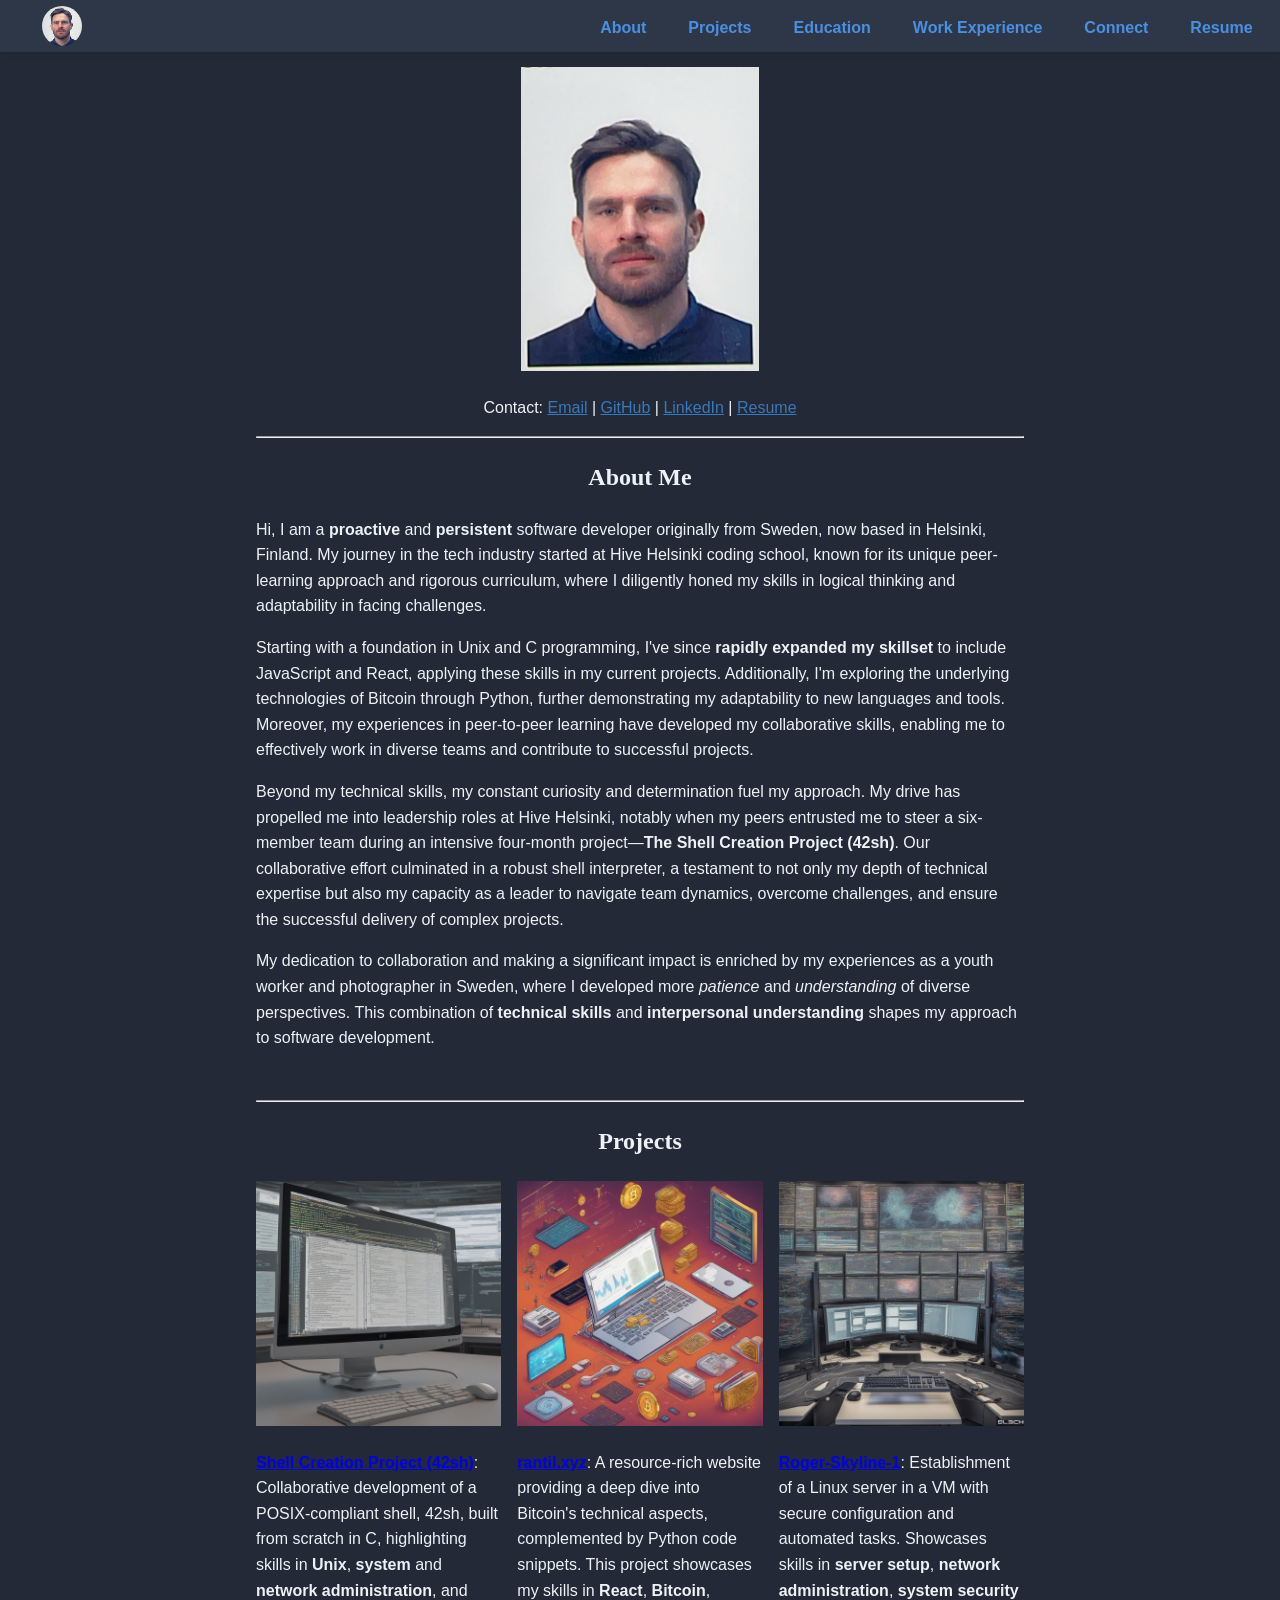
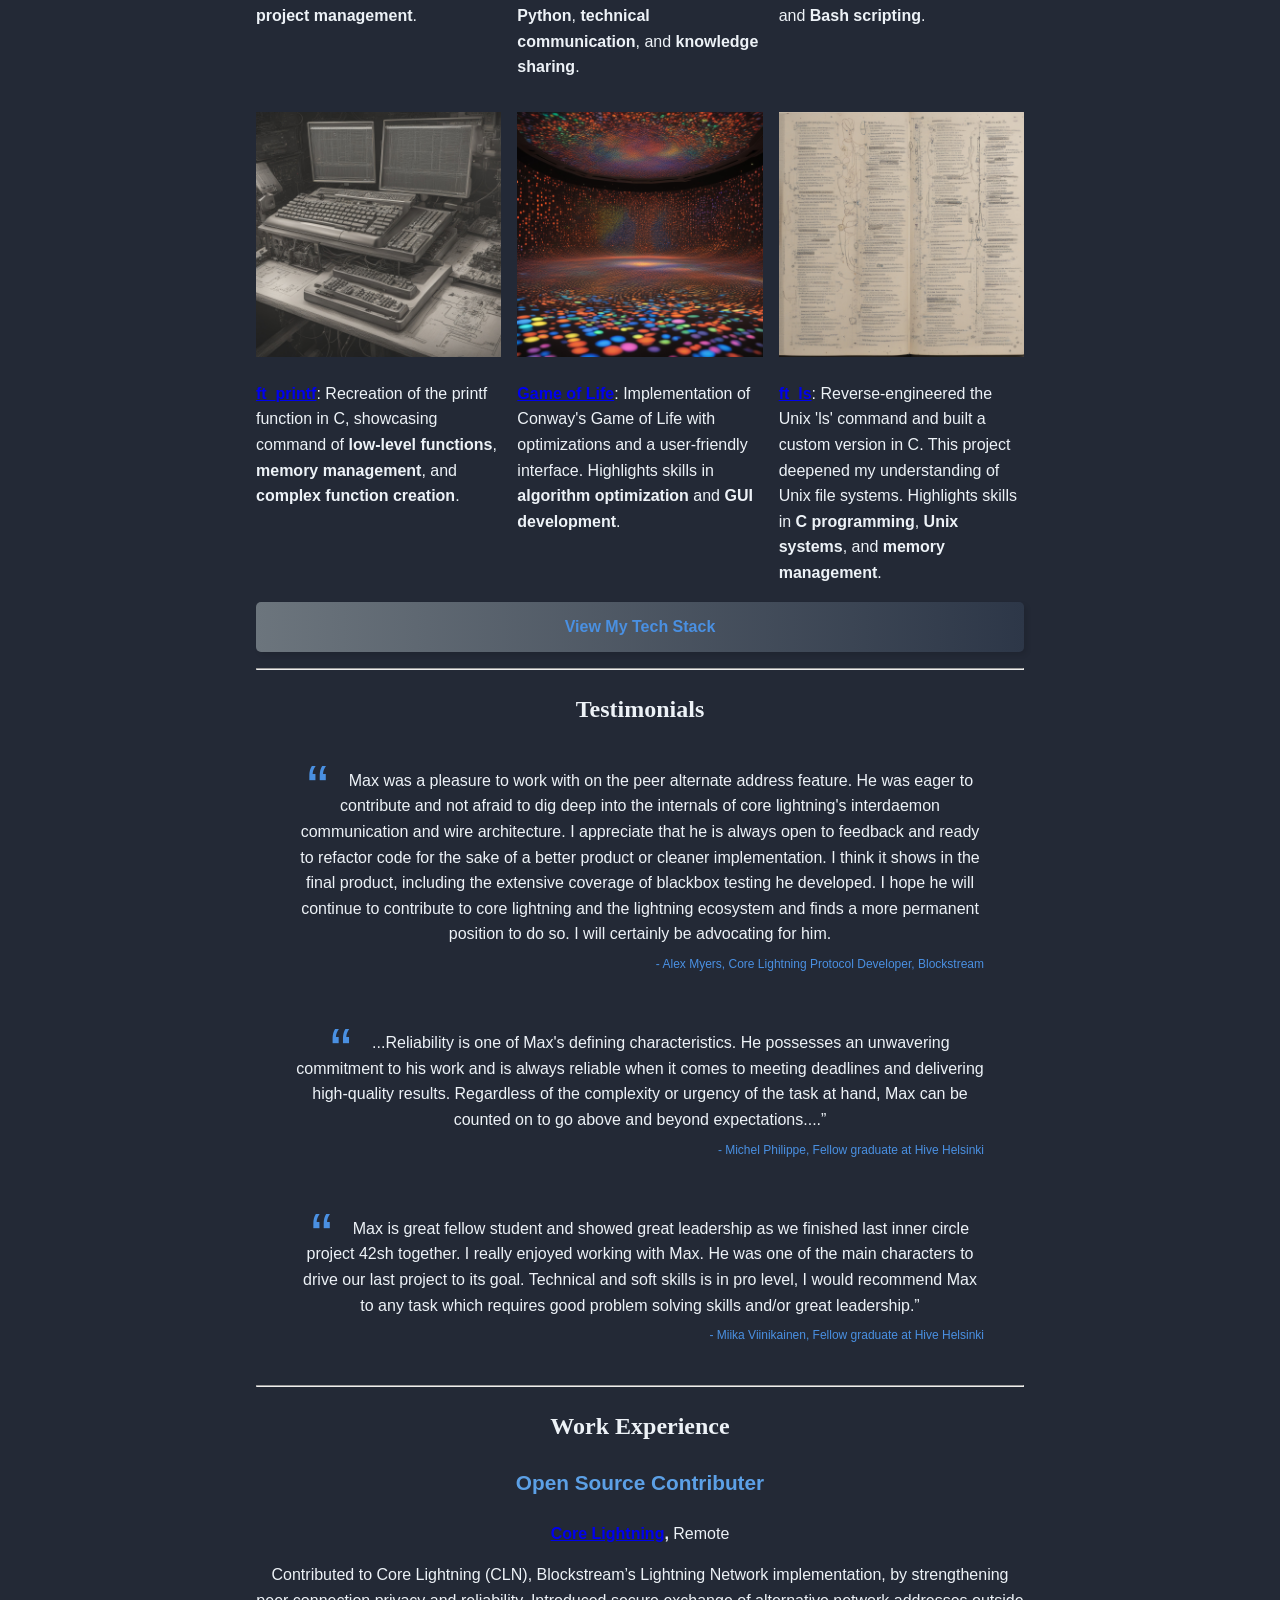
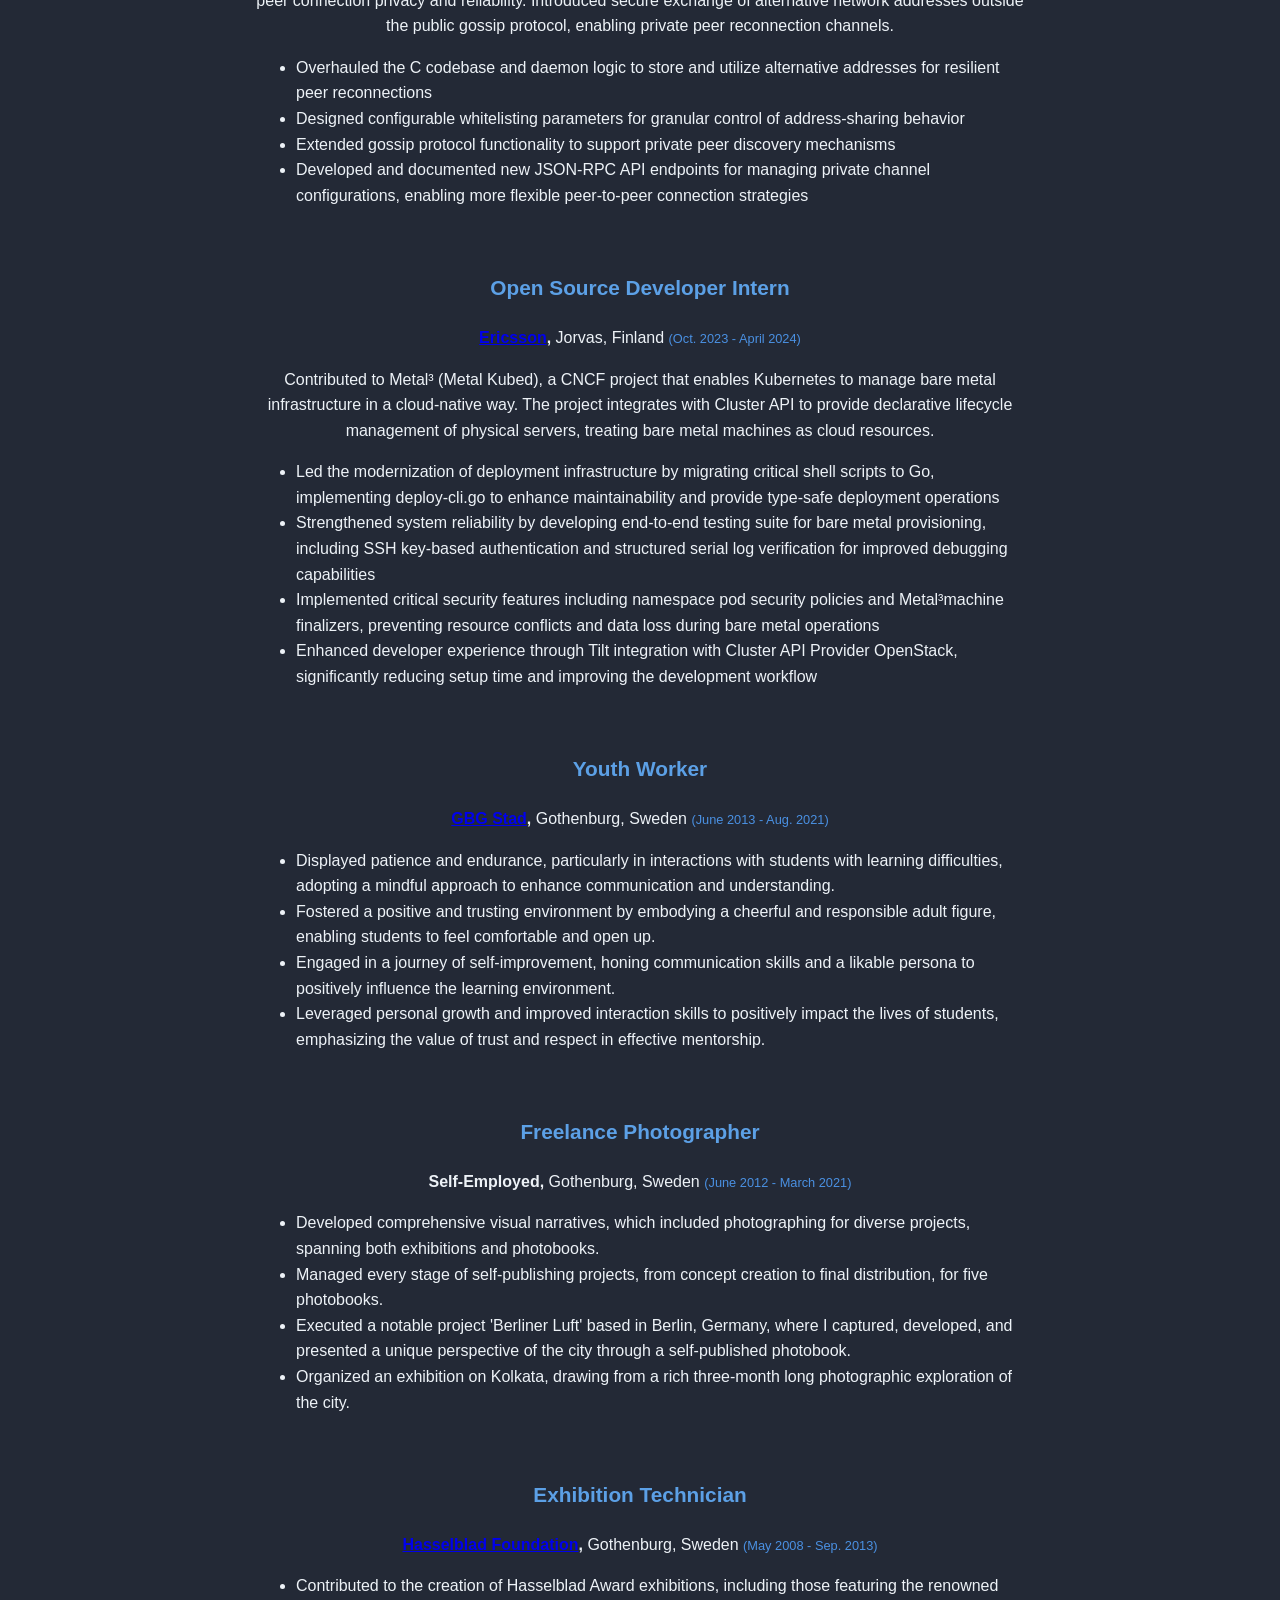
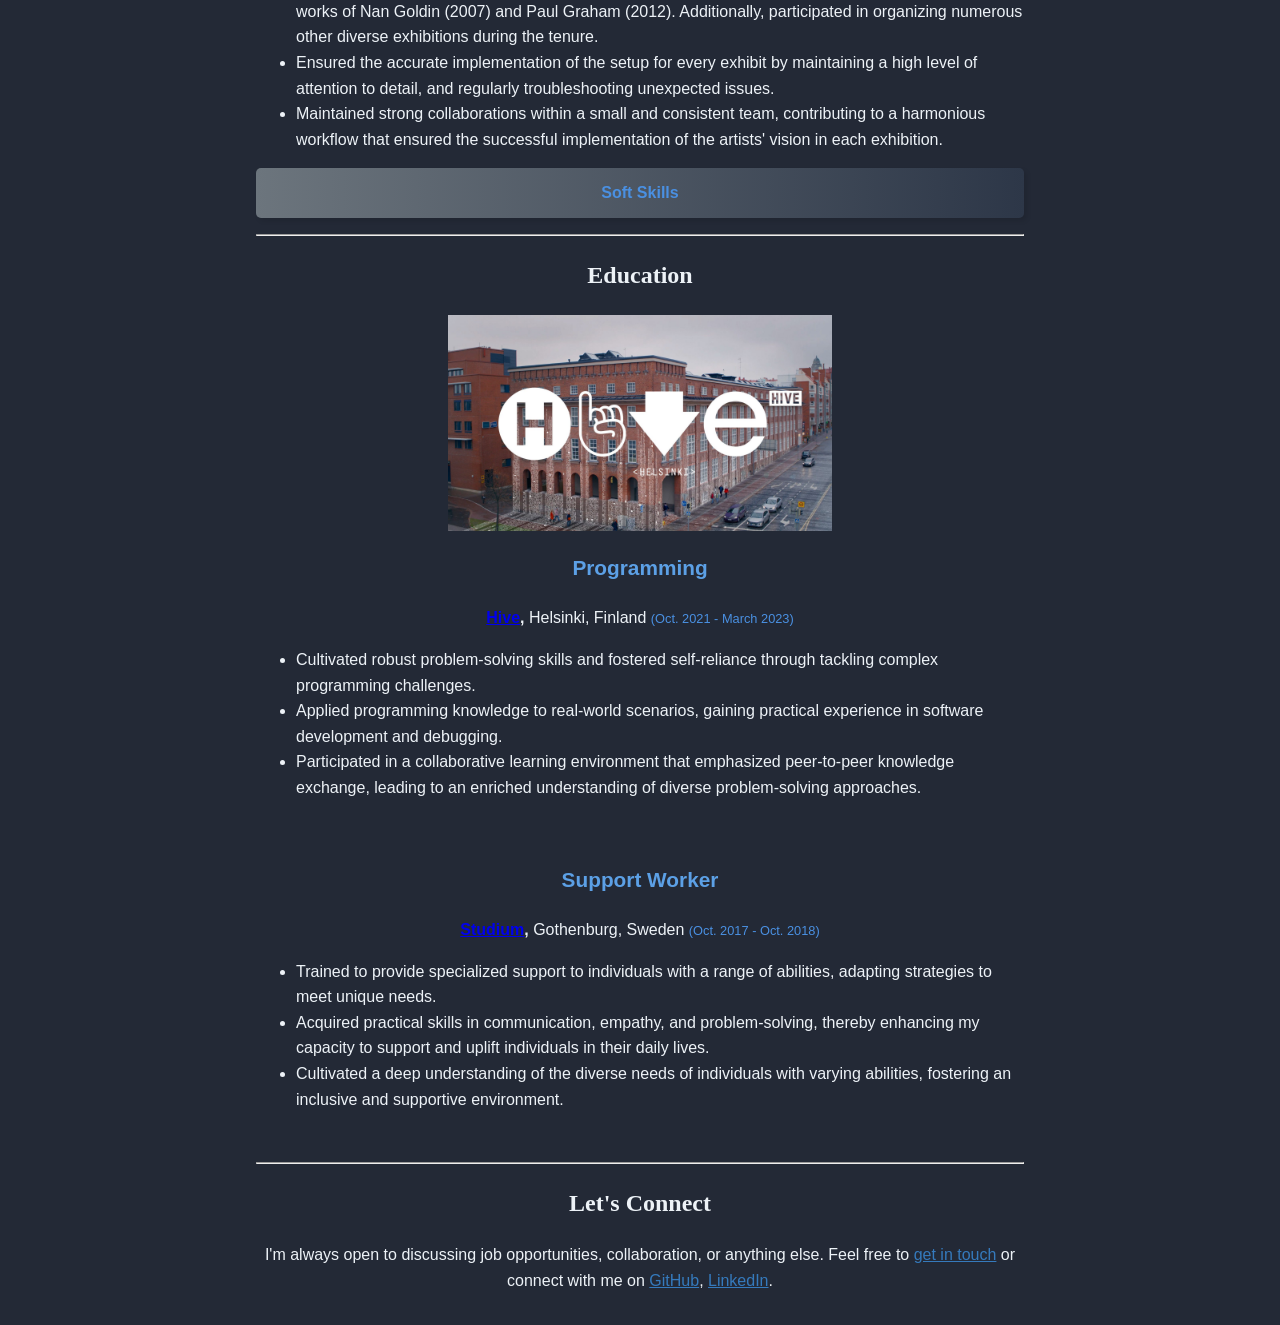
==== index.html @ 60caef4d "Update index.html add more work exp and testimonials" ====
<!DOCTYPE html>
<html>

<head>
  <title>Max Rantil - Portfolio - Software Developer</title>
  <link rel="icon" href="./images/favicon.ico" type="image/x-icon">
  <meta charset="UTF-8">
  <meta name="viewport" content="width=device-width, initial-scale=1">
  <meta name="description"
    content="Max Rantil's Portfolio. A showcase of my software development projects, skills, and work experience. I specialize in C programming, Python, and web development.">
  <meta name="keywords"
    content="Max Rantil, Software Developer, Junior Developer, Hive Helsinki, C Programming, Bash Scripting, Python, JavaScript, Portfolio">
  <meta name="author" content="Max Rantil">
  <link rel="stylesheet" href="styles.css">
  <link rel="stylesheet" href="https://cdnjs.cloudflare.com/ajax/libs/font-awesome/5.15.3/css/all.min.css">
</head>

<body>
  <header>
    <nav>
      <ul class="nav-left">
        <li class="profile-image"><a href="#home"><img src="./images/profile_small.jpg" alt="profile"></a></li>
      </ul>
      <ul class="nav-right">
        <li><a href="#about">About</a></li>
        <li><a href="#projects">Projects</a></li>
        <li><a href="#education">Education</a></li>
        <li><a href="#work-experience">Work Experience</a></li>
        <li><a href="#connect">Connect</a></li>
        <li><a href="https://www.canva.com/design/DAFnGdFegCs/9V-Xdn7FXAdEoxji-CKHFw/view#1">Resume</a></li>
      </ul>
      <div class="nav-icon">
        <i class="fa fa-bars"></i>
      </div>
    </nav>
  </header>

  <main id="home">
    <div class="container">
      <div>
        <br>
        <br>
        <img src="./images/profile.jpg" alt="profile image" class="about-image">
        <p class="contact-links">Contact: <a href="mailto:portfolio.yn79c@simplelogin.com"
            title="Send an email to Max Rantil" aria-label="Email Max Rantil">Email</a> | <a
            href="https://github.com/maxrantil" title="Link to Max Rantil's GitHub profile" class="link-external"
            aria-label="Max Rantil's GitHub profile">GitHub</a> | <a href="https://www.linkedin.com/in/maxrantil"
            title="Link to Max Rantil's LinkedIn profile" class="link-external"
            aria-label="Max Rantil's LinkedIn profile">LinkedIn</a> | <a
            href="https://www.canva.com/design/DAFnGdFegCs/9V-Xdn7FXAdEoxji-CKHFw/view#1" title="Watch my Resume"
            class="link-external" aria-label="Max Rantil's Resume">Resume</a></p>
      </div>

      <hr>

      <section id="about">
        <h1>About Me</h1>
        <div class="about">
          <p>Hi, I am a <strong>proactive</strong> and <strong>persistent</strong> software developer originally
            from Sweden, now based in Helsinki, Finland. My journey in the tech industry started at Hive Helsinki coding
            school, known for its unique peer-learning approach and rigorous curriculum, where I diligently honed my
            skills in logical thinking and adaptability in facing challenges.</p>

          <p>Starting with a foundation in Unix and C programming, I've since <strong>rapidly expanded my
              skillset</strong> to include JavaScript and React, applying these skills in my current projects.
            Additionally, I'm exploring the underlying technologies of Bitcoin through Python, further demonstrating my
            adaptability to new languages and tools. Moreover, my experiences in peer-to-peer learning have developed my
            collaborative skills, enabling me to effectively work in diverse teams and contribute to successful
            projects.</p>

          <p>Beyond my technical skills, my constant curiosity and determination fuel my approach. My drive has
            propelled me into leadership roles at Hive Helsinki, notably when my peers entrusted me to steer a
            six-member team during an intensive four-month project—<strong>The Shell Creation Project (42sh)</strong>.
            Our collaborative effort culminated in a robust shell interpreter, a testament to not only my depth of
            technical expertise but also my capacity as a leader to navigate team dynamics, overcome challenges, and
            ensure the successful delivery of complex projects.</p>

          <p>My dedication to collaboration and making a significant impact is enriched by my experiences as a youth
            worker and photographer in Sweden, where I developed more <em>patience</em> and
            <em>understanding</em> of diverse perspectives. This combination of <strong>technical skills</strong> and
            <strong>interpersonal understanding</strong> shapes my approach to software development.
          </p>

        </div>
      </section>

      <br>
      <hr>

      <section id="projects">
        <h1>Projects</h1>

        <div class="project-grid">
          <div class="project">
            <a href="https://github.com/maxrantil/42sh" class="link-external"
              aria-label="Link to Shell Creation Project on GitHub">
              <!-- <img src="./images/shell.png" alt="shell image" class="project-image"> -->
              <img src="./images/new/42sh.jpg" alt="shell image" class="project-image">
            </a>
            <p class="project-text text-left">
              <a href="https://github.com/maxrantil/42sh" class="link-external"><strong>Shell Creation Project
                  (42sh)</strong></a>:
              Collaborative development of a POSIX-compliant shell, 42sh, built from scratch in C, highlighting skills
              in <strong>Unix</strong>, <strong>system</strong> and <strong>network administration</strong>, and
              <strong>project management</strong>.
            </p>
          </div>

          <div class="project">
            <a href="https://rantil.xyz" class="link-external" aria-label="Link to rantil.xyz project on website">
              <!-- <img src="./images/rantil.png" alt="rantil.xyz project image" class="project-image"> -->
              <img src="./images/new/rantil_xyz.jpg" alt="rantil.xyz project image" class="project-image">
            </a>
            <p class="project-text text-left">
              <a href="https://rantil.xyz" class="link-external"><strong>rantil.xyz</strong></a>:
              A resource-rich website providing a deep dive into Bitcoin's technical aspects, complemented by Python
              code snippets. This project showcases my skills in <strong>React</strong>, <strong>Bitcoin</strong>,
              <strong>Python</strong>, <strong>technical communication</strong>, and <strong>knowledge
                sharing</strong>.
            </p>
          </div>

          <div class="project">
            <a href="https://github.com/maxrantil/roger-skyline-1" class="link-external"
              aria-label="Link to Roger-Skyline-1 project on GitHub">
              <!-- <img src="./images/roger.png" alt="Roger-Skyline-1 project image" class="project-image"> -->
              <img src="./images/new/roger_skyline.jpg" alt="Roger-Skyline-1 project image" class="project-image">
            </a>
            <p class="project-text text-left">
              <a href="https://github.com/maxrantil/roger-skyline-1"
                class="link-external"><strong>Roger-Skyline-1</strong></a>:
              Establishment of a Linux server in a VM with secure configuration and automated tasks. Showcases skills in
              <strong>server setup</strong>, <strong>network administration</strong>, <strong>system security</strong>
              and <strong>Bash scripting</strong>.
            </p>
          </div>

          <div class="project">
            <a href="https://github.com/maxrantil/ft_printf" class="link-external"
              aria-label="Link to ft_printf project on GitHub">
              <!-- <img src="./images/printf.png" alt="ft_printf project image" class="project-image"> -->
              <img src="./images/new/ft_printf.jpg" alt="ft_printf project image" class="project-image">
            </a>
            <p class="project-text text-left">
              <a href="https://github.com/maxrantil/ft_printf" class="link-external"><strong>ft_printf</strong></a>:
              Recreation of the printf function in C, showcasing command of <strong>low-level functions</strong>,
              <strong>memory management</strong>, and
              <strong>complex function creation</strong>.
            </p>
          </div>

          <div class="project">
            <a href="https://github.com/maxrantil/game_of_life" class="link-external"
              aria-label="Link to Game of Life project on GitHub">
              <!-- <img src="./images/game_of_life.png" alt="Game of Life project image" class="project-image"> -->
              <img src="./images/new/game_of_life.jpg" alt="Game of Life project image" class="project-image">
            </a>
            <p class="project-text text-left">
              <a href="https://github.com/maxrantil/game_of_life" class="link-external"><strong>Game of
                  Life</strong></a>:
              Implementation of Conway's Game of Life with optimizations and a user-friendly interface. Highlights
              skills in <strong>algorithm optimization</strong> and <strong>GUI development</strong>.
            </p>
          </div>

          <div class="project">
            <a href="https://github.com/maxrantil/ft_ls" class="link-external"
              aria-label="Link to ft_ls project on GitHub">
              <!-- <img src="./images/ls.png" alt="ft_ls project image" class="project-image"> -->
              <img src="./images/new/ls2.jpg" alt="ft_ls project image" class="project-image">
            </a>
            <p class="project-text text-left">
              <a href="https://github.com/maxrantil/ft_ls" class="link-external"><strong>ft_ls</strong></a>:
              Reverse-engineered the Unix 'ls' command and built a custom version in C. This project deepened my
              understanding of Unix file systems. Highlights skills in <strong>C programming</strong>, <strong>Unix
                systems</strong>, and <strong>memory
                management</strong>.
            </p>
          </div>

        </div>
        <button type="button" class="collapsible">View My Tech Stack</button>
        <div class="collapsible-content content">
          <h3>Programming Languages:</h3>
          <p>
            <a href="https://en.wikipedia.org/wiki/C_(programming_language)" class="link-external"
              aria-label="Link to C programming language on Wikipedia">
              <img src="https://cdn.jsdelivr.net/gh/devicons/devicon/icons/c/c-original.svg" alt="C" width="20"
                height="20">
              C
            </a>,
            <a href="https://en.wikipedia.org/wiki/Bash_(Unix_shell)" class="link-external"
              aria-label="Link to Bash Scripting on Wikipedia">
              Bash Scripting
            </a>,
            <a href="https://www.python.org/" class="link-external" aria-label="Link to Python on official website">
              <img src="https://cdn.jsdelivr.net/gh/devicons/devicon/icons/python/python-original.svg" alt="Python"
                width="20" height="20">
              Python
            </a>,
            <a href="https://www.php.net/" class="link-external" aria-label="Link to PHP on official website">
              <img src="https://cdn.jsdelivr.net/gh/devicons/devicon/icons/php/php-original.svg" alt="PHP" width="20"
                height="20">
              PHP
            </a>,
            <a href="https://developer.mozilla.org/en-US/docs/Web/JavaScript" class="link-external"
              aria-label="Link to JavaScript on MDN Web Docs">
              <img src="https://cdn.jsdelivr.net/gh/devicons/devicon/icons/javascript/javascript-original.svg"
                alt="JavaScript" width="20" height="20">
              JavaScript
            </a>
          </p>
          <h3>Frameworks and Libraries:</h3>
          <p>
            <a href="https://reactjs.org/" class="link-external" aria-label="Link to React.js on official website">
              <img src="https://cdn.jsdelivr.net/gh/devicons/devicon/icons/react/react-original.svg" alt="React"
                width="20" height="20">
              React
            </a>,
            <a href="https://nodejs.org/" class="link-external" aria-label="Link to Node.js on official website">
              <img src="https://cdn.jsdelivr.net/gh/devicons/devicon/icons/nodejs/nodejs-original.svg" alt="Node.js"
                width="20" height="20">
              Node.js
            </a>,
            <a href="https://expressjs.com/" class="link-external" aria-label="Link to Express.js on official website">
              <img src="https://cdn.jsdelivr.net/gh/devicons/devicon/icons/express/express-original.svg"
                alt="Express.js" width="20" height="20">
              Express.js
            </a>,
            <a href="https://www.djangoproject.com/" class="link-external"
              aria-label="Link to Django on official website">
              Django
            </a>,
            <a href="https://jestjs.io/" class="link-external" aria-label="Link to Jest on official website">
              <img src="https://cdn.jsdelivr.net/gh/devicons/devicon/icons/jest/jest-plain.svg" alt="Jest" width="20"
                height="20">
              Jest
            </a>,
            <a href="https://testing-library.com/react" class="link-external"
              aria-label="Link to React Testing Library on official website">
              React Testing Library
            </a>,
            <a href="https://www.cypress.io/" class="link-external" aria-label="Link to Cypress on official website">
              Cypress
            </a>,
            <a href="https://www.npmjs.com/package/supertest" class="link-external"
              aria-label="Link to Supertest on npm website">
              Supertest
            </a>
          </p>
          <h3>Web Technologies:</h3>
          <p>
            <a href="https://en.wikipedia.org/wiki/HTML" class="link-external"
              aria-label="Link to HTML on Wikipedia">HTML</a>,
            <a href="https://en.wikipedia.org/wiki/CSS" class="link-external"
              aria-label="Link to CSS on Wikipedia">CSS</a>,
            <a href="https://httpd.apache.org/" class="link-external" aria-label="Link to Apache on official website">
              <img src="https://cdn.jsdelivr.net/gh/devicons/devicon/icons/apache/apache-original.svg" alt="Apache"
                width="20" height="20"> Apache
            </a>,
            <a href="https://www.nginx.com/" class="link-external" aria-label="Link to Nginx on official website">
              <img src="https://cdn.jsdelivr.net/gh/devicons/devicon/icons/nginx/nginx-original.svg" alt="Nginx"
                width="20" height="20"> Nginx
            </a>
          </p>
          <h3>Operating Systems:</h3>
          <p>
            <a href="https://en.wikipedia.org/wiki/Unix" class="link-external" aria-label="Link to Unix on Wikipedia">
              Unix
            </a>,
            <a href="https://en.wikipedia.org/wiki/Linux" class="link-external" aria-label="Link to Linux on Wikipedia">
              Linux
            </a>,
            <a href="https://en.wikipedia.org/wiki/Microsoft_Windows" class="link-external"
              aria-label="Link to Microsoft Windows on Wikipedia">
              Windows
            </a>,
            <a href="https://en.wikipedia.org/wiki/MacOS" class="link-external" aria-label="Link to MacOS on Wikipedia">
              MacOS
            </a>
          </p>
          <h3>Databases:</h3>
          <p>
            <a href="https://www.mysql.com/" class="link-external" aria-label="Link to MySQL on official website">
              <img src="https://cdn.jsdelivr.net/gh/devicons/devicon/icons/mysql/mysql-original-wordmark.svg"
                alt="MySQL" width="20" height="20">
              MySQL
            </a>,
            <a href="https://www.postgresql.org/" class="link-external"
              aria-label="Link to PostgreSQL on official website">
              <img src="https://cdn.jsdelivr.net/gh/devicons/devicon/icons/postgresql/postgresql-original-wordmark.svg"
                alt="PostgreSQL" width="20" height="20">
              PostgreSQL
            </a>,
            <a href="https://www.mongodb.com/" class="link-external" aria-label="Link to MongoDB on official website">
              <img src="https://cdn.jsdelivr.net/gh/devicons/devicon/icons/mongodb/mongodb-original-wordmark.svg"
                alt="MongoDB" width="20" height="20">
              MongoDB
            </a>,
            <a href="https://redis.io/" class="link-external" aria-label="Link to Redis on official website">
              <img src="https://cdn.jsdelivr.net/gh/devicons/devicon/icons/redis/redis-original-wordmark.svg"
                alt="Redis" width="20" height="20">
              Redis
            </a>
          </p>
          <h3>Others:</h3>
          <p>
            <a href="https://git-scm.com/" class="link-external" aria-label="Link to Git on official website">
              <img src="https://cdn.jsdelivr.net/gh/devicons/devicon/icons/git/git-original.svg" alt="Git" width="20"
                height="20">
              Git
            </a>,
            <a href="https://www.docker.com/" class="link-external" aria-label="Link to Docker on official website">
              <img src="https://cdn.jsdelivr.net/gh/devicons/devicon/icons/docker/docker-original.svg" alt="Docker"
                width="20" height="20">
              Docker
            </a>,
            <a href="https://www.gnu.org/software/gdb/" class="link-external"
              aria-label="Link to gdb on official website">
              gdb
            </a>,
            <a href="https://lldb.llvm.org/" class="link-external" aria-label="Link to lldb on official website">
              lldb
            </a>,
            <a href="https://code.visualstudio.com/" class="link-external"
              aria-label="Link to Visual Studio Code on official website">
              <img src="https://cdn.jsdelivr.net/gh/devicons/devicon/icons/visualstudio/visualstudio-plain.svg"
                alt="Visual Studio Code" width="20" height="20">
              Visual Studio Code
            </a>
          <p>
            <a href="https://www.vim.org/" class="link-external" aria-label="Link to Vim on official website">
              <img src="https://cdn.jsdelivr.net/gh/devicons/devicon/icons/vim/vim-original.svg" alt="Vim" width="20"
                height="20">
              Vim
            </a>,
            <a href="https://www.openssh.com/" class="link-external" aria-label="Link to SSH on official website">
              SSH
            </a>,
            <a href="https://en.wikipedia.org/wiki/POSIX" class="link-external" aria-label="Link to POSIX on Wikipedia">
              POSIX
            </a>,
            <a href="https://www.fail2ban.org/wiki/index.php/Main_Page" class="link-external"
              aria-label="Link to Fail2Ban on official website">
              Fail2Ban
            </a>,
            <a href="https://openai.com/research/" class="link-external" aria-label="Link to OpenAI research">
              Prompt Engineering
            </a>
          </p>
          </p>
          <h3>Concepts and Techniques:</h3>
          <p>
            <a href="https://en.wikipedia.org/wiki/Memory_management" class="link-external"
              aria-label="Link to Memory Management on Wikipedia">
              Memory Management
            </a>,
            <a href="https://en.wikipedia.org/wiki/Data_structure" class="link-external"
              aria-label="Link to Data Structures on Wikipedia">
              Data Structures
            </a>,
            <a href="https://en.wikipedia.org/wiki/Algorithm" class="link-external"
              aria-label="Link to Algorithm Implementation on Wikipedia">
              Algorithm Implementation
            </a>,
            <a href="https://en.wikipedia.org/wiki/Bitwise_operation" class="link-external"
              aria-label="Link to Bitwise Operations on Wikipedia">
              Bitwise Operations
            </a>
          </p>
        </div>
      </section>

      <hr>

      <section id="testimonials">
        <h1>Testimonials</h1>
        <blockquote>
          <p>Max was a pleasure to work with on the peer alternate address feature. He was eager to contribute and not
            afraid to dig deep into the internals of core lightning's interdaemon communication and wire architecture.
            I appreciate that he is always open to feedback and ready to refactor code for the sake of a better product
            or cleaner implementation. I think it shows in the final product, including the extensive coverage of blackbox
            testing he developed. I hope he will continue to contribute to core lightning and the lightning ecosystem and
            finds a more permanent position to do so. I will certainly be advocating for him.</p>
          <footer>- Alex Myers, Core Lightning Protocol Developer, Blockstream</footer>
        </blockquote>
        <blockquote>
          <p>...Reliability is one of Max's defining characteristics. He possesses an unwavering commitment to his work
            and is always reliable when it comes to meeting deadlines and delivering high-quality results. Regardless of
            the complexity or urgency of the task at hand, Max can be counted on to go above and beyond
            expectations....”</p>
          <footer>- Michel Philippe, Fellow graduate at Hive Helsinki</footer>
        </blockquote>
        <blockquote>
          <p>Max is great fellow student and showed great leadership as we finished last inner circle project 42sh
            together. I really enjoyed working with Max. He was one of the main characters to drive our last project to
            its goal. Technical and soft skills is in pro level, I would recommend Max to any task which requires good
            problem solving skills and/or great leadership.”</p>
          <footer>- Miika Viinikainen, Fellow graduate at Hive Helsinki</footer>
        </blockquote>
      </section>

      <hr>

      <section id="work-experience" aria-label="Work Experience Section">
        <h1>Work Experience</h1>

        <div class="grid-container">
          <div>
            <p class="job-title">
              <strong>Open Source Contributer</strong>
            </p>
            <p>
              <span class="company"><a href="https://github.com/ElementsProject/lightning" class="link-external"
                  aria-label="Link to Core Lightning github repository">Core Lightning</a>,</span>
              <span class="location">Remote</span>
            </p>
            <div>
              Contributed to Core Lightning (CLN), Blockstream’s Lightning Network implementation,
              by strengthening peer connection privacy and reliability. Introduced secure exchange of
              alternative network addresses outside the public gossip protocol, enabling private peer
              reconnection channels.
            </div>
            <ul>
              <li>Overhauled the C codebase and daemon logic to store and utilize alternative addresses
                for resilient peer reconnections</li>
              <li>Designed configurable whitelisting parameters for granular control of address-sharing behavior</li>
              <li>Extended gossip protocol functionality to support private peer discovery mechanisms</li>
              <li>Developed and documented new JSON-RPC API endpoints for managing private channel configurations,
                enabling more flexible peer-to-peer connection strategies</li>
            </ul>
          </div>
        </div>

      <br>

        <div class="grid-container">
          <div>
            <p class="job-title">
              <strong>Open Source Developer Intern</strong>
            </p>
            <p>
              <span class="company"><a href="https://www.ericsson.com/" class="link-external"
                  aria-label="Link to Ericsson official website">Ericsson</a>,</span>
              <span class="location">Jorvas, Finland</span>
              <span class="job-date">(Oct. 2023 - April 2024)</span>
            </p>
            <div>
              Contributed to Metal³ (Metal Kubed), a CNCF project that enables Kubernetes to manage bare metal
              infrastructure in a cloud-native way. The project integrates with Cluster API to provide
              declarative lifecycle management of physical servers, treating bare metal machines as cloud resources.
            </div>
            <ul>
              <li>Led the modernization of deployment infrastructure by migrating critical shell scripts to Go,
                implementing deploy-cli.go to enhance maintainability and provide type-safe deployment operations</li>
              <li>Strengthened system reliability by developing end-to-end testing suite for bare metal provisioning,
                including SSH key-based authentication and structured serial log verification for improved debugging capabilities</li>
              <li>Implemented critical security features including namespace pod security policies and Metal³machine
                finalizers, preventing resource conflicts and data loss during bare metal operations</li>
              <li>Enhanced developer experience through Tilt integration with Cluster API Provider OpenStack,
                significantly reducing setup time and improving the development workflow</li>
            </ul>
          </div>
        </div>

      <br>

        <div class="grid-container">
          <div>
            <p class="job-title">
              <strong>Youth Worker</strong>
            </p>
            <p>
              <span class="company"><a href="https://goteborg.se/" class="link-external"
                  aria-label="Link to Goteborg official website">GBG Stad</a>,</span>
              <span class="location">Gothenburg, Sweden</span>
              <span class="job-date">(June 2013 - Aug. 2021)</span>
            </p>
            <ul>
              <li>Displayed patience and endurance, particularly in interactions with students with learning
                difficulties, adopting a
                mindful approach to enhance communication and understanding.</li>
              <li>Fostered a positive and trusting environment by embodying a cheerful and responsible adult figure,
                enabling students to feel comfortable and open up.</li>
              <li>Engaged in a journey of self-improvement, honing communication skills and a likable persona to
                positively influence the learning environment.</li>
              <li>Leveraged personal growth and improved interaction skills to positively impact the lives of
                students,
                emphasizing the value of trust and respect in effective mentorship.</li>
            </ul>
          </div>
        </div>

      <br>

        <div class="grid-container">
          <div>
            <p class="job-title">
              <strong>Freelance Photographer</strong>
            </p>
            <p>
              <span class="company">Self-Employed,</span>
              <span class="location">Gothenburg, Sweden</span>
              <span class="job-date">(June 2012 - March 2021)</span>
            </p>
            <ul>
              <li>Developed comprehensive visual narratives, which included photographing for diverse projects, spanning
                both
                exhibitions and photobooks.</li>
              <li>Managed every stage of self-publishing projects, from concept creation to final distribution, for five
                photobooks.</li>
              <li>Executed a notable project 'Berliner Luft' based in Berlin, Germany, where I captured, developed, and
                presented a unique perspective of the city through a self-published photobook.</li>
              <li>Organized an exhibition on Kolkata, drawing from a rich three-month long photographic exploration of
                the
                city.</li>
            </ul>
          </div>
        </div>

      <br>

        <div class="grid-container">
          <div>
            <p class="job-title">
              <strong>Exhibition Technician</strong>
            </p>
            <p>
              <span class="company"><a href="https://www.hasselbladfoundation.org/" class="link-external"
                  aria-label="Link to hasselbladfoundation official website">Hasselblad Foundation</a>,</span>
              <span class="location">Gothenburg, Sweden</span>
              <span class="job-date">(May 2008 - Sep. 2013)</span>
            </p>
            <ul>
              <li>Contributed to the creation of Hasselblad Award exhibitions, including those featuring the renowned
                works of Nan Goldin (2007) and Paul Graham (2012). Additionally, participated in organizing numerous
                other diverse exhibitions during the tenure.</li>
              <li>Ensured the accurate implementation of the setup for every exhibit by maintaining a high level of
                attention to detail, and regularly troubleshooting unexpected issues.</li>
              <li>Maintained strong collaborations within a small and consistent team, contributing to a harmonious
                workflow that ensured the successful implementation of the artists' vision in each exhibition.</li>
            </ul>
          </div>
        </div>

        <button type="button" class="collapsible" aria-expanded="false">Soft Skills</button>
        <div class="collapsible-content content">
          <ul>
            <li>
              <strong>Endurance and Resilience</strong>:
              I have demonstrated endurance and resilience in various professional settings,
              particularly in my education at Hive Helsinki where I encountered rewarding and challenging moments.
            </li>
            <br>
            <li>
              <strong>Patience</strong>:
              Patience has been a key skill in my work, especially when dealing with diverse groups of people
              and in situations that require a calm and steady approach.
            </li>
            <br>
            <li>
              <strong>Optimism and Positive Attitude</strong>:
              I maintain an optimistic outlook and a positive attitude, which contributes to a positive and
              uplifting
              environment in any team or project I am part of.
            </li>
            <br>
            <li>
              <strong>Curiosity and Passion for Learning</strong>:
              I have a strong passion for learning and strive to expand my knowledge in emerging technologies.
              My curiosity drives me to constantly explore new concepts and ideas.
            </li>
            <br>
            <li>
              <strong>Empathy</strong>:
              I display empathetic support in my interactions, aligning my approach to individual needs.
              This skill has been particularly useful in my role as a Youth Worker.
            </li>
            <br>
            <li>
              <strong>Ability to Align Approach to Individual Needs and Adaptability</strong>:
              I am adaptable and able to align my approach to meet individual needs,
              a skill that has been crucial in roles that require understanding and addressing diverse perspectives
              and
              requirements.
            </li>
            <br>
            <li>
              <strong>Collaboration and Ability to Coordinate Group Efforts</strong>:
              I am known for promoting collaboration and have experience coordinating group efforts,
              particularly during my education at Hive Helsinki where I led a diverse team for four months.
            </li>
            <br>
            <li>
              <strong>Leadership</strong>:
              I have demonstrated leadership skills in various settings,
              including during my education when I was entrusted with the leadership of a diverse team for a complex
              project.
            </li>
            <br>
            <li>
              <strong>Meeting Deadlines and Upholding Quality Standards</strong>:
              I am committed to meeting deadlines and upholding quality standards,
              ensuring that all tasks and projects are completed efficiently and effectively.
            </li>
            <br>
            <li>
              <strong>Proactive Nature and Self-reliance</strong>:
              I am proactive and self-reliant, always ready to take the initiative and carry out tasks independently
              when
              necessary.
            </li>
            <br>
            <li>
              <strong>Flexibility and Easy-to-work-with Demeanor</strong>:
              I am flexible and easy to work with, able to adapt to changing circumstances and work effectively
              within
              a
              team.
            </li>
            <br>
            <li>
              <strong>Dedication and Responsibility</strong>:
              I am dedicated and responsible, committed to delivering the best results in all tasks and projects I
              undertake.
            </li>
            <br>
            <li>
              <strong>Problem-solving Abilities</strong>:
              I have strong problem-solving abilities, developed through practical experience and academic study.
              I am able to tackle complex problems and find effective solutions.
            </li>
          </ul>
        </div>
      </section>

      <hr>

      <section id="education" aria-label="Education Section">
        <div>
          <h1>Education</h1>
          <a href="https://www.hive.fi/en/" class="link-external" aria-label="Link to Hive Helsinki official website">
            <img src="./images/hive.jpg" alt="Helsinki Hive Logo" class="section-image-hive">
          </a>
          <p class="job-title">
            <strong>Programming</strong>
          </p>
          <p>
            <span class="company"><a href="https://www.hive.fi/en/" class="link-external"
                aria-label="Link to Hive Helsinki official website">Hive</a>,</span>
            <span class="location">Helsinki, Finland</span>
            <span class="job-date">(Oct. 2021 - March 2023)</span>
          </p>
          <ul>
            <li>Cultivated robust problem-solving skills and fostered self-reliance through tackling complex programming
              challenges.</li>
            <li>Applied programming knowledge to real-world scenarios, gaining practical experience in software
              development and debugging.</li>
            <li>Participated in a collaborative learning environment that emphasized peer-to-peer knowledge exchange,
              leading to an enriched understanding of diverse problem-solving approaches.</li>
          </ul>
          <br>
          <p class="job-title">
            <strong>Support Worker</strong>
          </p>
          <p>
            <span class="company"><a href="https://studiumgbg.se/" class="link-external"
                aria-label="Link to Studium official website">Studium</a>,</span>
            <span class="location">Gothenburg, Sweden</span>
            <span class="job-date">(Oct. 2017 - Oct. 2018)</span>
          </p>
          <ul>
            <li>Trained to provide specialized support to individuals with a range of abilities, adapting strategies to
              meet unique needs.</li>
            <li>Acquired practical skills in communication, empathy, and problem-solving, thereby enhancing my capacity
              to support and uplift individuals in their daily lives.</li>
            <li>Cultivated a deep understanding of the diverse needs of individuals with varying abilities, fostering an
              inclusive and supportive environment.</li>
          </ul>
        </div>
      </section>

      <br>
      <hr>

      <section id="connect">
        <h1>Let's Connect</h1>
        <p class="contact-links">I'm always open to discussing job opportunities, collaboration, or anything else. Feel
          free to <a href="mailto:portfolio.yn79c@simplelogin.com" title="Send an email to Max Rantil"
            aria-label="Email">get in
            touch</a> or connect with me on <a href="https://github.com/maxrantil"
            title="Link to Max Rantil's GitHub profile" class="link-external" aria-label="GitHub">GitHub</a>, <a
            href="https://www.linkedin.com/in/maxrantil" title="Link to Max Rantil's LinkedIn profile"
            class="link-external" aria-label="LinkedIn">LinkedIn</a>.</p>
      </section>

      <footer>
      </footer>
    </div>
    <script src="./script.js"></script>
  </main>
</body>

</html>
---- styles.css ----
:root {
  /* Colors */
  --color-bg: #232936;
  --color-light-bg: #E2E8F0;
  --color-primary: #2D3748;

  --color-link: #4A90E2;
  --color-link-contact: #357ABD;
  --color-link-hover: #5CA0E6;
  --color-link-focus: #2C5E8F;
  
  --color-font: #EDF2F7;
  --color-secondary-font: #A0AEC0;
  
  --color-accent: #FF6347;

  /* Typography */
  --font-size-base: 1rem;
  --font-size-large: 2rem;
  --font-size-small: 0.75rem;
  --padding-base: 1rem;
  --max-width-large: 47.5rem;
  --primary-font: 'Helvetica Neue', -apple-system, BlinkMacSystemFont, 'Segoe UI', Roboto, sans-serif;
  --secondary-font: Georgia, 'Times New Roman', serif;
}

*,
*::before,
*::after {
  box-sizing: border-box;
}

body {
  -webkit-user-select: none;
  -moz-user-select: none;
  -ms-user-select: none;
  user-select: none;
  margin: 0;
  padding: 2rem;
  display: flex;
  justify-content: center;
  align-items: center;
  font-family: var(--primary-font);
  background-color: var(--color-bg);
  color: var(--color-font);
  line-height: 1.6;
  width: 100%;
}

header {
  position: fixed;
  top: 0;
  left: 0;
  width: 100%;
  background-color: var(--color-primary);
  padding: calc(var(--padding-base) * 0.4);
  box-shadow: 0 2px 4px rgba(0, 0, 0, 0.1);
  box-sizing: border-box;
  z-index: 1000;
}

html {
  scroll-behavior: smooth;
}

.contact-links a {
  color: var(--color-link-contact);
  transition: color 0.3s ease;
}

.contact-links a:hover,
.contact-links a:focus {
  color: var(--color-link-hover);
  outline: none;
}

.profile-image img {
  height: 2.5em;
  border-radius: 60%;
  margin-top: -0.5em;
  transform: translateY(20%);
}

nav {
  display: flex;
  justify-content: space-between;
  align-items: center;
}

.nav-left,
.nav-right {
  list-style-type: none;
  margin: 0;
  padding: 0;
  display: flex;
}

.nav-left {
  padding-right: 1.25em;
}

.nav-right {
  padding-left: 1.25em;
  padding-top: 0.225em;
  margin-left: auto;
}

.nav-left li,
.nav-right li {
  margin: 0 2.25em;
}

.nav-right li {
  margin: 0 1.3125em;
}

.nav-left li a,
.nav-right li a {
  text-decoration: none;
  color: var(--color-link);
  font-weight: bold;
  transition: color 0.3s ease;
}

.nav-left li a:hover,
.nav-right li a:hover,
.nav-left li a:focus,
.nav-right li a:focus {
  color: var(--color-link-hover);
  outline: none;
}

.nav-icon {
  display: none;
}

@media (max-width: 768px) {
  .nav-right {
    position: absolute;
    right: 0;
    top: 5.3vh;
    width: 30%;
    height: 30%;
    min-height: 130px;
    min-width: 200px;
    background-color: var(--color-bg);
    flex-direction: column;
    clip-path: circle(0 at 90% -10%);
    transition: all 1s ease-out;
    pointer-events: none;
  }

  .nav-right.open {
    clip-path: circle(1000px at 90% -10%);
    pointer-events: all;
  }

  .nav-icon {
    display: block;
    position: absolute;
    right: 5%;
    top: 5%;
    transform: translateY(40%);
  }
}

.about {
  text-align: left;
}

.about-image {
  height: 19em;
}

.container {
  text-align: center;
  padding: var(--padding-base);
  max-width: 50em;
  margin: auto;
}

h1,
h2,
h3,
h4,
h5,
h6 {
  font-family: var(--secondary-font);
}

h2 {
  margin-top: 1.875em;
  font-size: 1.5em;
}

ul {
  text-align: left;
}

.collapsible {
  background: linear-gradient(to right, #6c757d 0%, var(--color-primary) 100%);
  color: var(--color-link);
  text-decoration: none;
  cursor: pointer;
  height: 3.125em;
  width: 100%;
  border: none;
  text-align: center;
  font-size: 1em;
  transition: all 0.3s ease;
  margin-bottom: 0.5em;
  box-shadow: 3px 3px 5px rgba(0, 0, 0, 0.1);
  border-radius: 5px;
  padding: 10px 15px;
  font-weight: 600;
}

.collapsible:hover,
.collapsible:focus {
  background: linear-gradient(to right, var(--color-primary) 0%, #3c3c3c 100%);
  color: var(--color-font);
  box-shadow: 2px 2px 10px rgba(0, 0, 0, 0.2);
  outline: none;
}

.collapsible.active {
  background: linear-gradient(to right, var(--color-primary) 0%, #3c3c3c 100%);
  color: var(--color-font);
}

.collapsible-content {
  padding: var(--padding-base);
  background-color: var(--color-primary);
  color: var(--color-font);
  border-radius: 5px;
  box-shadow: 2px 2px 5px rgba(0, 0, 0, 0.1);
  transition: max-height 0.2s ease-out;
  overflow: hidden;
  font-family: var(--primary-font);
}

.collapsible-content h2 {
  font-size: var(--font-size-large);
  color: var(--color-link);
  margin-bottom: 10px;
}

.collapsible-content h3 {
  font-size: var(--font-size-base);
  color: var(--color-link-hover);
  margin-bottom: 10px;
}

.collapsible-content p {
  font-size: var(--font-size-base);
  line-height: 1.5em;
  margin-bottom: 10px;
}

.collapsible-content ul {
  list-style-type: square;
  margin-left: 20px;
}

.collapsible-content li {
  margin-bottom: 5px;
  font-size: var(--font-size-base);
}

.collapsible-content img {
  max-width: 100%;
  height: auto;
}

.content {
  padding: 0;
  overflow: hidden;
  transition: max-height 0.2s ease-out;
  background-color: var(--color-primary);
  max-height: 0;
  color: var(--color-font);
}

.content p {
  margin: 0.5em 0;
  padding: 0 1.125em;
}

.content li {
  margin: 0.5em 0;
  padding: 0 2em;
}

@keyframes bounce {

  0%,
  100% {
    transform: translateY(0);
  }

  50% {
    transform: translateY(-5px);
  }
}

.project-image:hover {
  animation: bounce 0.6s forwards;
}

.project-grid {
  display: grid;
  grid-template-columns: repeat(1, 1fr);
  justify-content: center;
  grid-gap: 1em;
  width: 60vw;
  position: relative;
  left: 50%;
  right: 50%;
  margin-left: -30vw;
  margin-right: -30vw;
}

@media (min-width: 768px) {
  .project-grid {
    grid-template-columns: repeat(2, 1fr);
  }
}

@media (min-width: 1024px) {
  .project-grid {
    grid-template-columns: repeat(3, 1fr);
  }
}

.project {
  text-align: center;
  position: relative;
  /* max-width: 18.75em; */
  /* margin: 0 auto; */
}

.project-image {
  width: 100%;
  max-width: 18.75em;
  height: auto;
}

.text-left {
  text-align: left;
}

.section-image-hive {
  width: 50%;
  height: 50%;
  display: block;
  margin: 0 auto;
}

/* .section-image-studium {
  width: 12rem;
  display: block;
  margin: 0 auto;
}
.section-image-gbg {
  width: 10rem;
  transform: translateY(70px);
  display: block;
  margin: 0 auto;
}
.section-image-gbg {
  width: 10rem;
  display: block;
  margin: 0 auto;
}
.section-image-hassel {
  width: 12rem;
  transform: translateY(90px);
  display: block;
  margin: 0 auto;
} */
.grid-container {
  display: block;
  grid-template-columns: auto 1fr;
  align-items: start;
  gap: 20px;
}

.job-title {
  font-size: 1.3em;
  color: var(--color-link-hover);
  font-weight: bold;
}

.company {
  font-size: 1em;
  color: var(--color-font);
  font-weight: bold;
}

.location {
  font-size: 1em;
  color: var(--color-font);
}

.job-date {
  font-size: 0.8em;
  color: var(--color-link);
}

blockquote {
  margin: 1.5rem;
  padding: 1rem;
  quotes: "“" "”";
}

blockquote:before {
  color: var(--color-link);
  content: open-quote;
  font-size: 4rem;
  line-height: 0.1em;
  margin-right: 0.25em;
  vertical-align: -0.4em;
}

blockquote p {
  display: inline;
}

blockquote footer {
  display: block;
  margin-top: 0.5rem;
  font-size: var(--font-size-small);
  text-align: right;
  color: var(--color-link);
}

.copyright {
  text-align: center;
  margin: 0 auto;
  font-size: 0.625em;
}

#education,
#work-experience {
  width: 100%;
  margin: 0 auto;
}


@media (max-width: 539.98px) {
  body {
    padding: 0 var(--padding-base);
  }
}

@media (min-width: 540px) and (max-width: 575.98px) {
  body {
    padding: 0 calc(var(--padding-base) * 1.25);
  }
}

@media (min-width: 576px) {
  body {
    padding: 0 calc(var(--padding-base) * 1.5);
  }
}

@media (min-width: 768px) {
  body {
    padding: 0 calc(var(--padding-base) * 2);
  }
}

@media (min-width: 992px) {
  body {
    padding: 0 calc(var(--padding-base) * 3);
  }
}

@media (min-width: 1200px) {
  body {
    padding: 0 calc(var(--padding-base) * 4);
  }
}
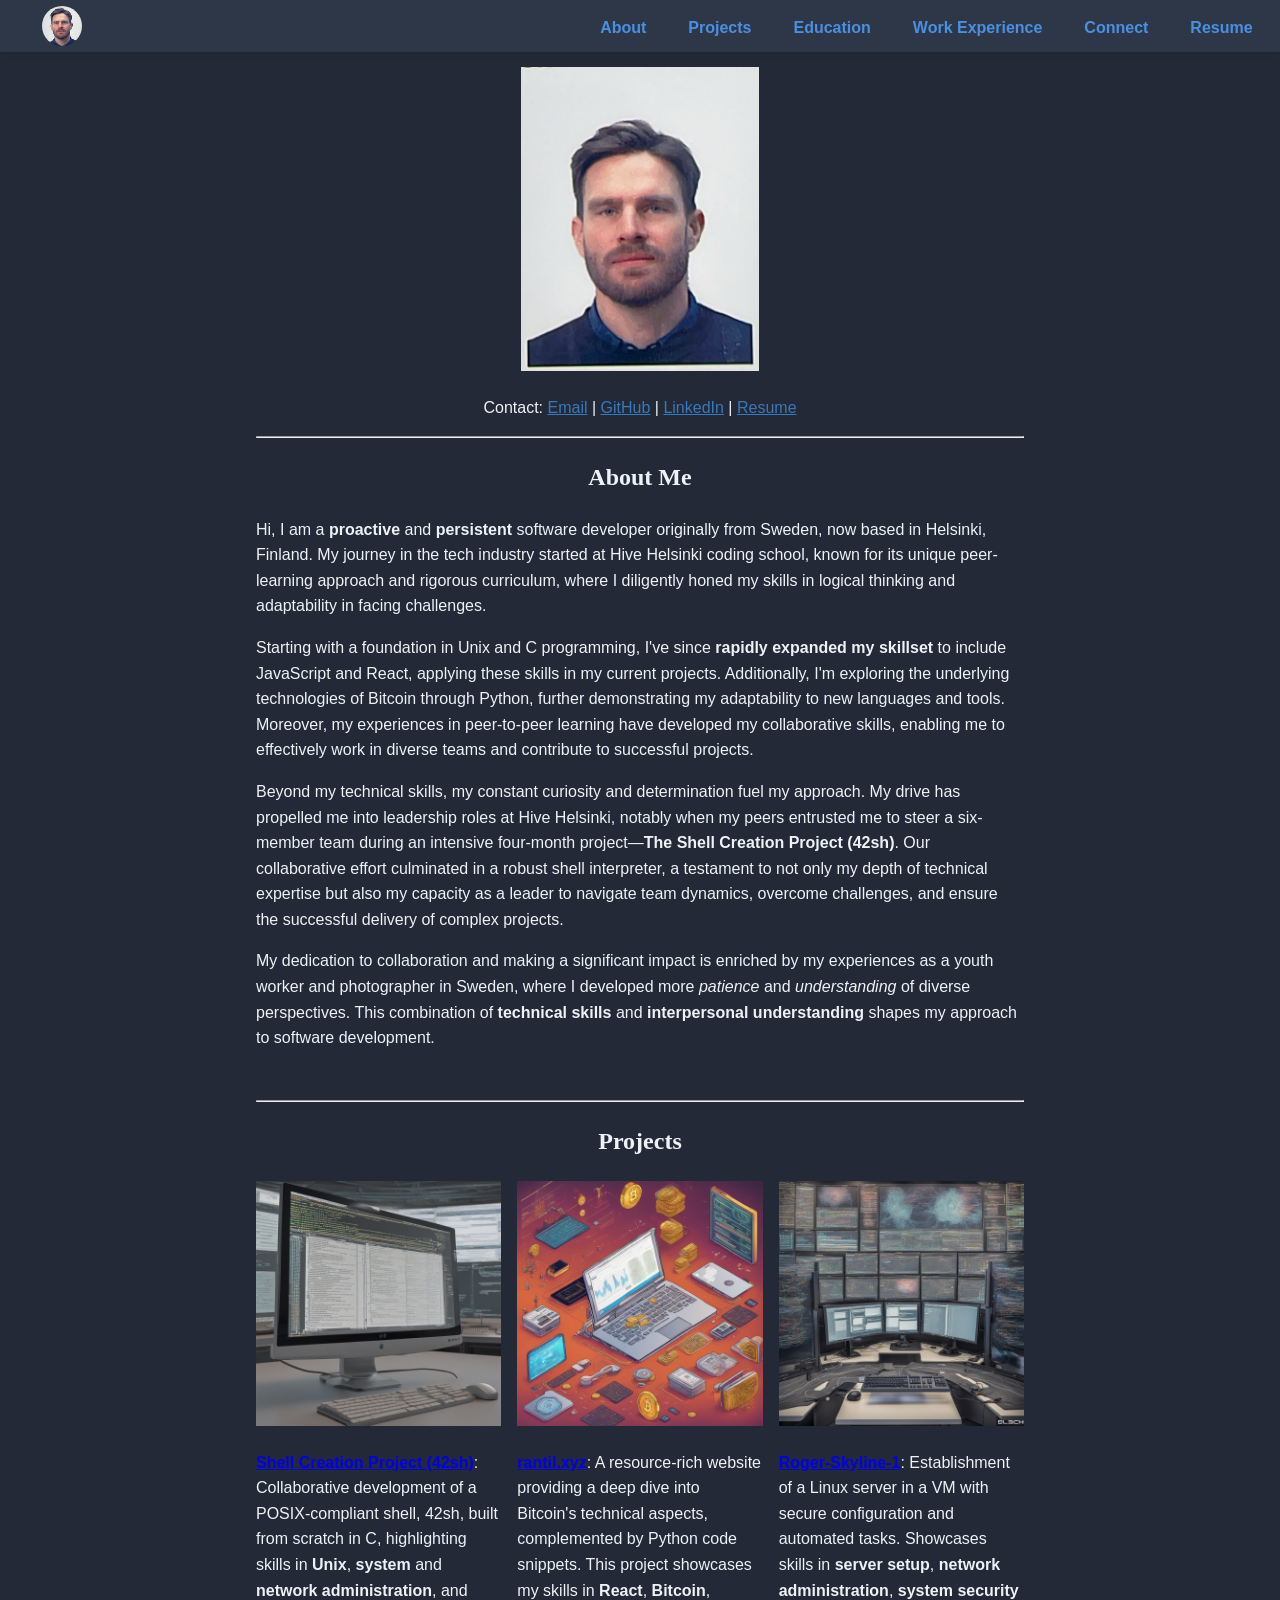
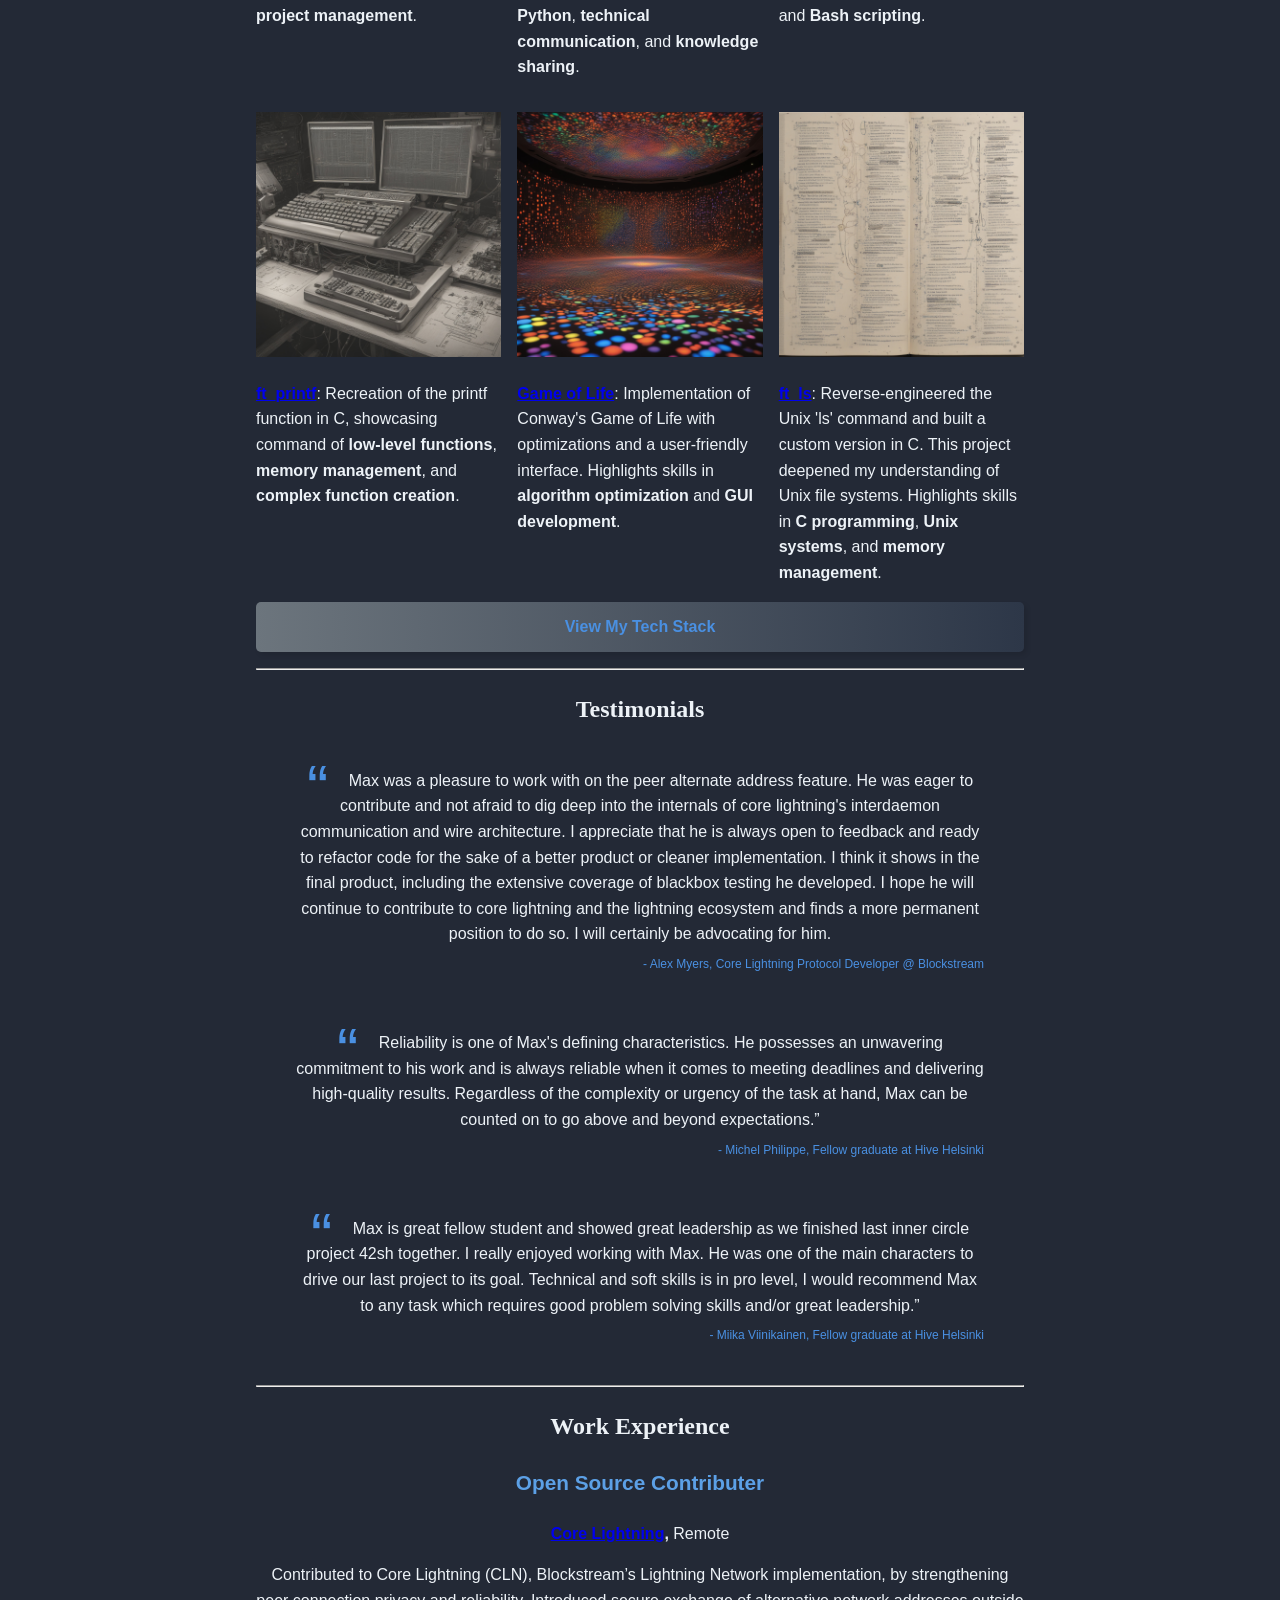
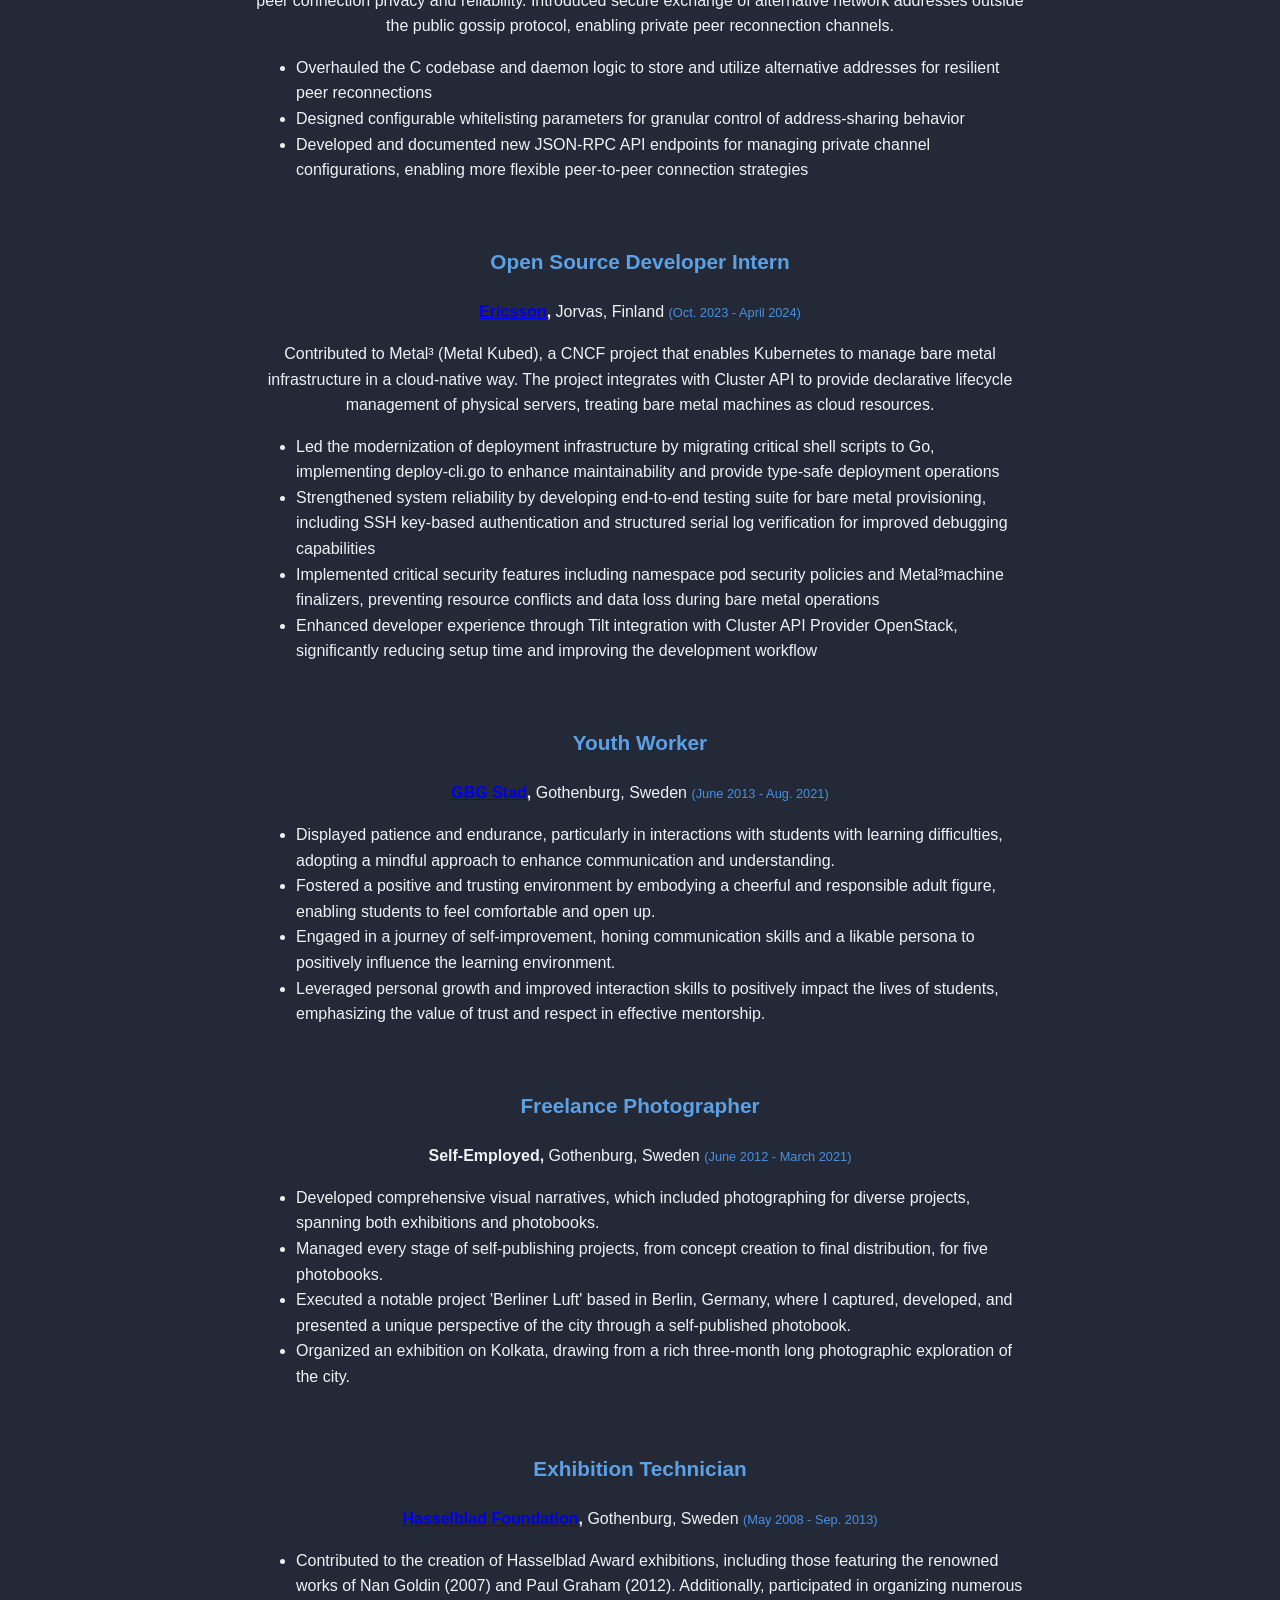
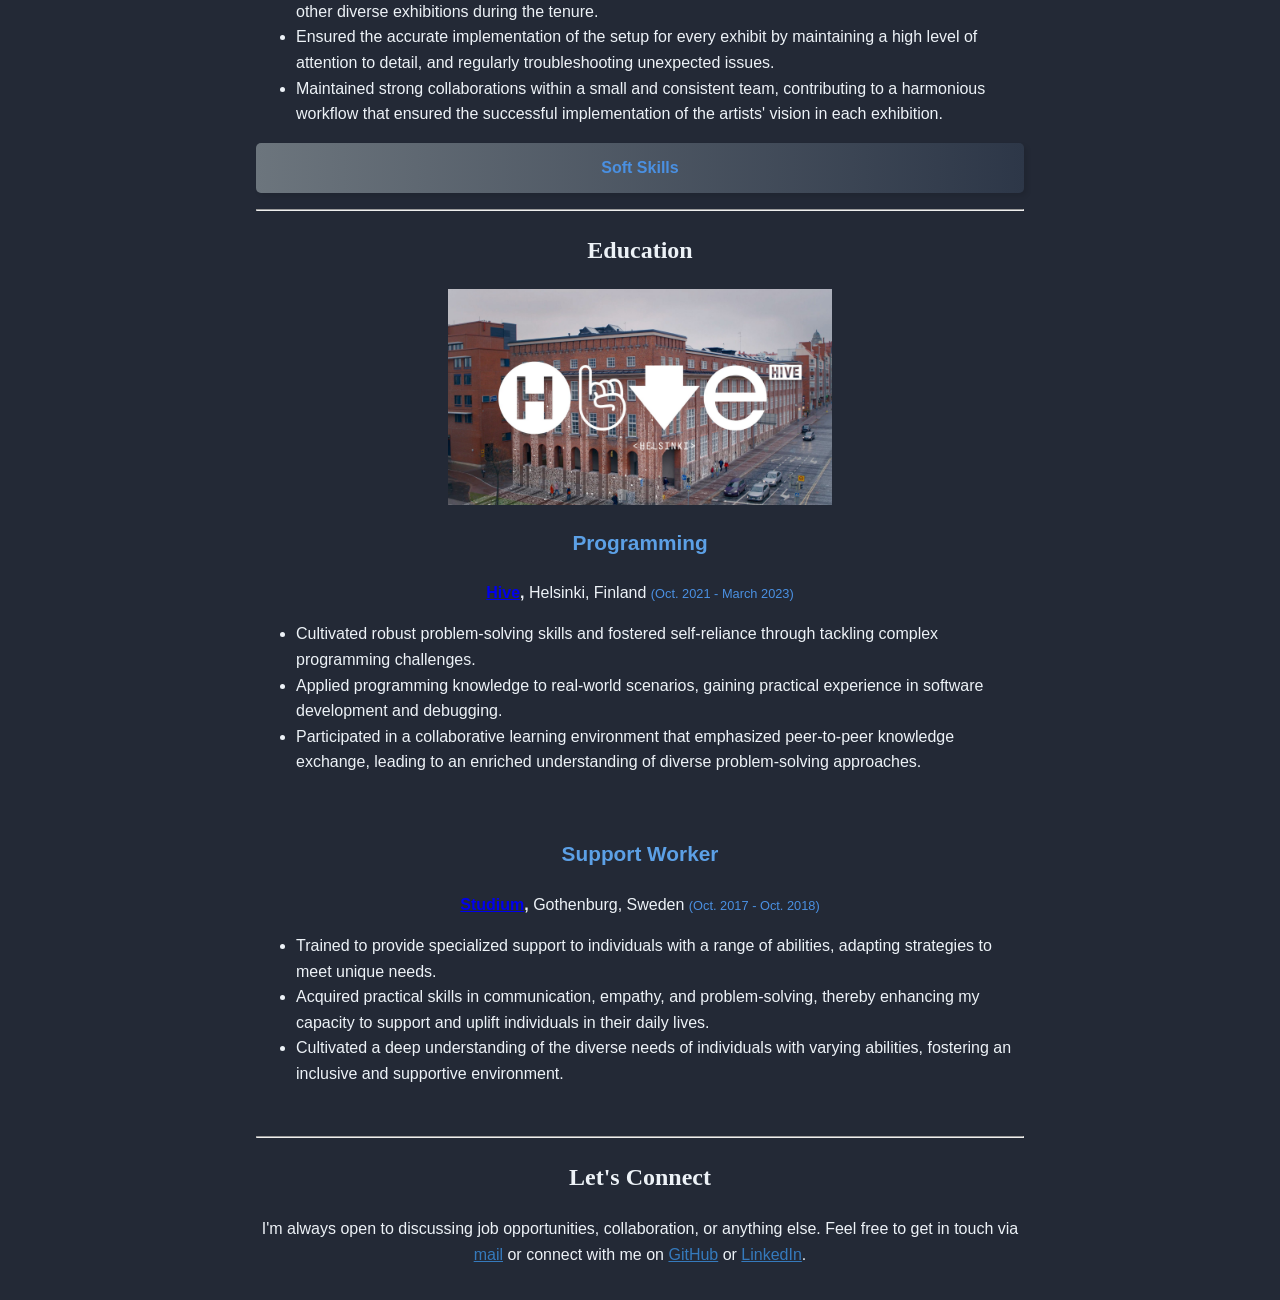
==== commit c4a0ccd8: "Update index.html" ====
--- a/index.html
+++ b/index.html
@@ -382,13 +382,13 @@
             or cleaner implementation. I think it shows in the final product, including the extensive coverage of blackbox
             testing he developed. I hope he will continue to contribute to core lightning and the lightning ecosystem and
             finds a more permanent position to do so. I will certainly be advocating for him.</p>
-          <footer>- Alex Myers, Core Lightning Protocol Developer, Blockstream</footer>
+          <footer>- Alex Myers, Core Lightning Protocol Developer @ Blockstream</footer>
         </blockquote>
         <blockquote>
-          <p>...Reliability is one of Max's defining characteristics. He possesses an unwavering commitment to his work
+          <p>Reliability is one of Max's defining characteristics. He possesses an unwavering commitment to his work
             and is always reliable when it comes to meeting deadlines and delivering high-quality results. Regardless of
             the complexity or urgency of the task at hand, Max can be counted on to go above and beyond
-            expectations....”</p>
+            expectations.”</p>
           <footer>- Michel Philippe, Fellow graduate at Hive Helsinki</footer>
         </blockquote>
         <blockquote>
@@ -425,7 +425,6 @@
               <li>Overhauled the C codebase and daemon logic to store and utilize alternative addresses
                 for resilient peer reconnections</li>
               <li>Designed configurable whitelisting parameters for granular control of address-sharing behavior</li>
-              <li>Extended gossip protocol functionality to support private peer discovery mechanisms</li>
               <li>Developed and documented new JSON-RPC API endpoints for managing private channel configurations,
                 enabling more flexible peer-to-peer connection strategies</li>
             </ul>
@@ -686,12 +685,11 @@
       <section id="connect">
         <h1>Let's Connect</h1>
         <p class="contact-links">I'm always open to discussing job opportunities, collaboration, or anything else. Feel
-          free to <a href="mailto:portfolio.yn79c@simplelogin.com" title="Send an email to Max Rantil"
-            aria-label="Email">get in
-            touch</a> or connect with me on <a href="https://github.com/maxrantil"
-            title="Link to Max Rantil's GitHub profile" class="link-external" aria-label="GitHub">GitHub</a>, <a
-            href="https://www.linkedin.com/in/maxrantil" title="Link to Max Rantil's LinkedIn profile"
-            class="link-external" aria-label="LinkedIn">LinkedIn</a>.</p>
+          free to get in touch via <a href="mailto:portfolio.yn79c@simplelogin.com" title="Send an email to Max Rantil"
+          aria-label="Email">mail</a> or connect with me on <a href="https://github.com/maxrantil"
+          title="Link to Max Rantil's GitHub profile" class="link-external" aria-label="GitHub">GitHub</a> or <a
+          href="https://www.linkedin.com/in/maxrantil" title="Link to Max Rantil's LinkedIn profile"
+          class="link-external" aria-label="LinkedIn">LinkedIn</a>.</p>
       </section>
 
       <footer>
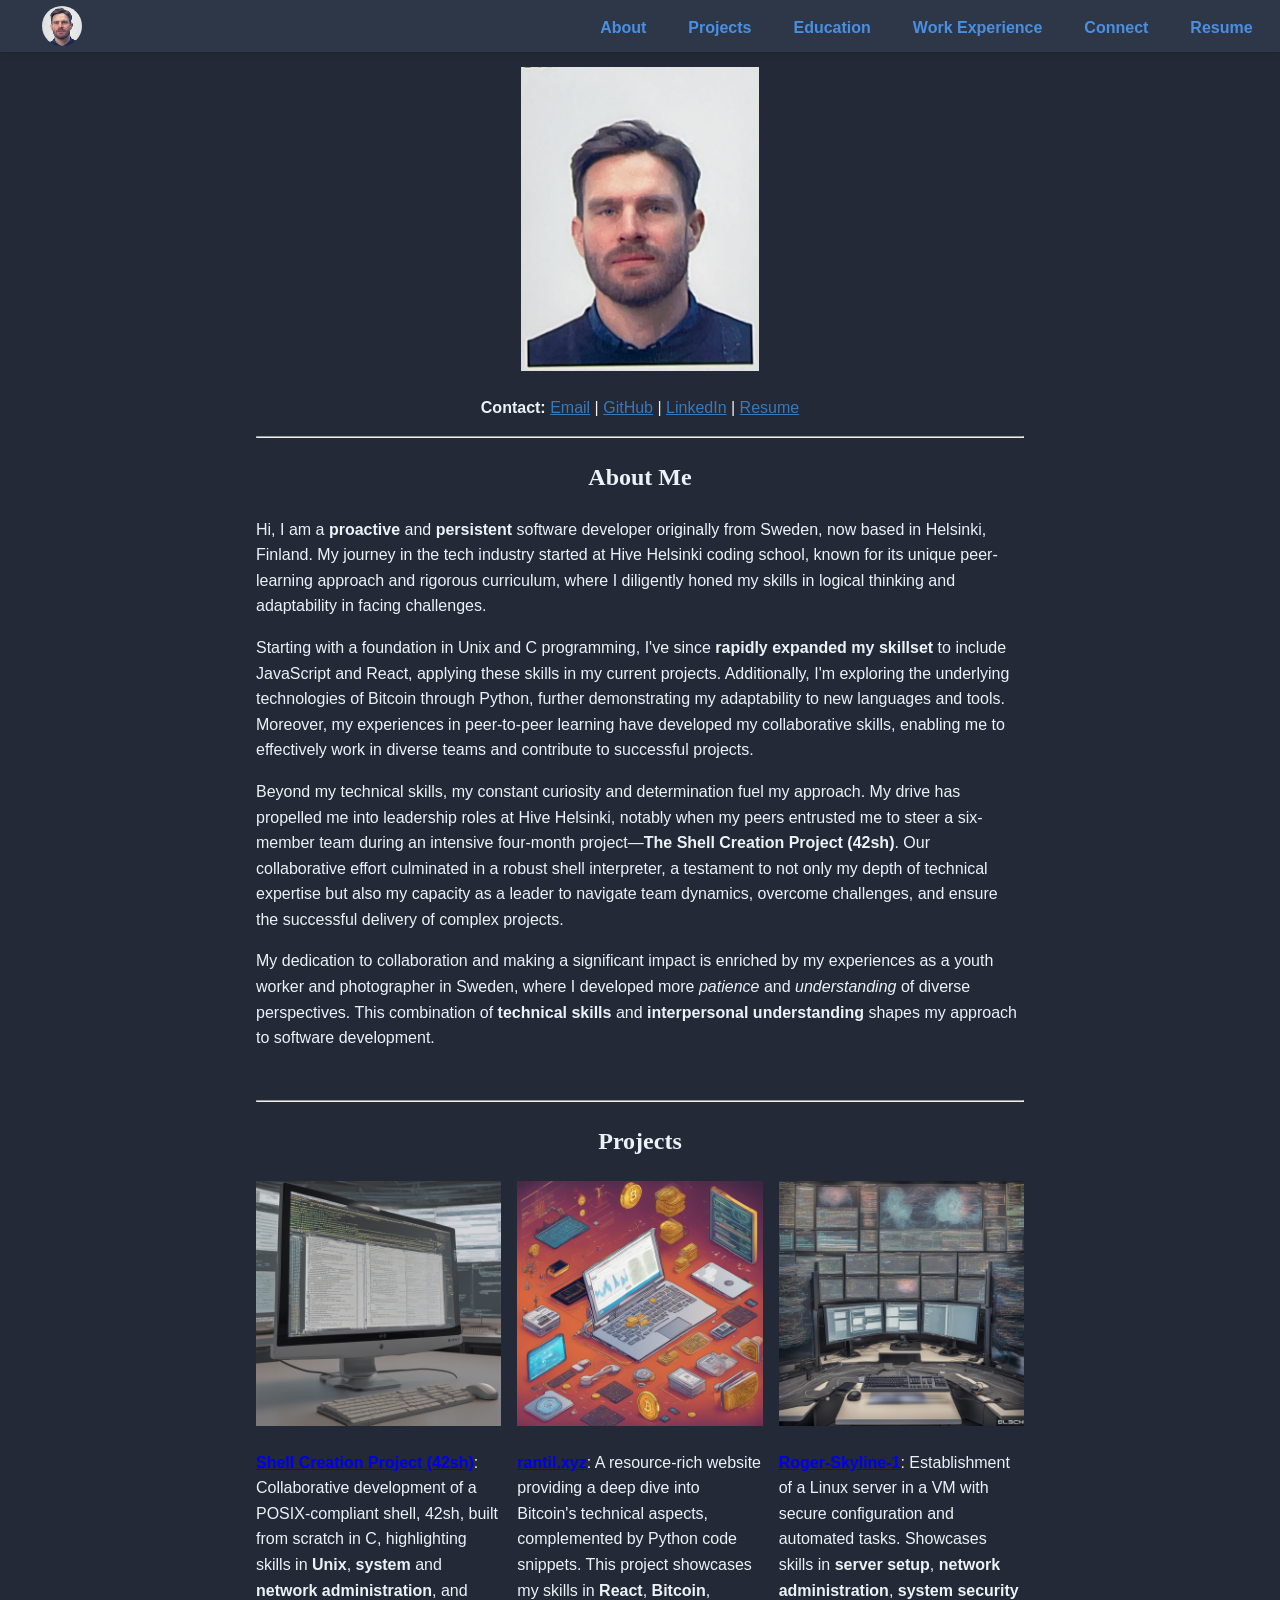
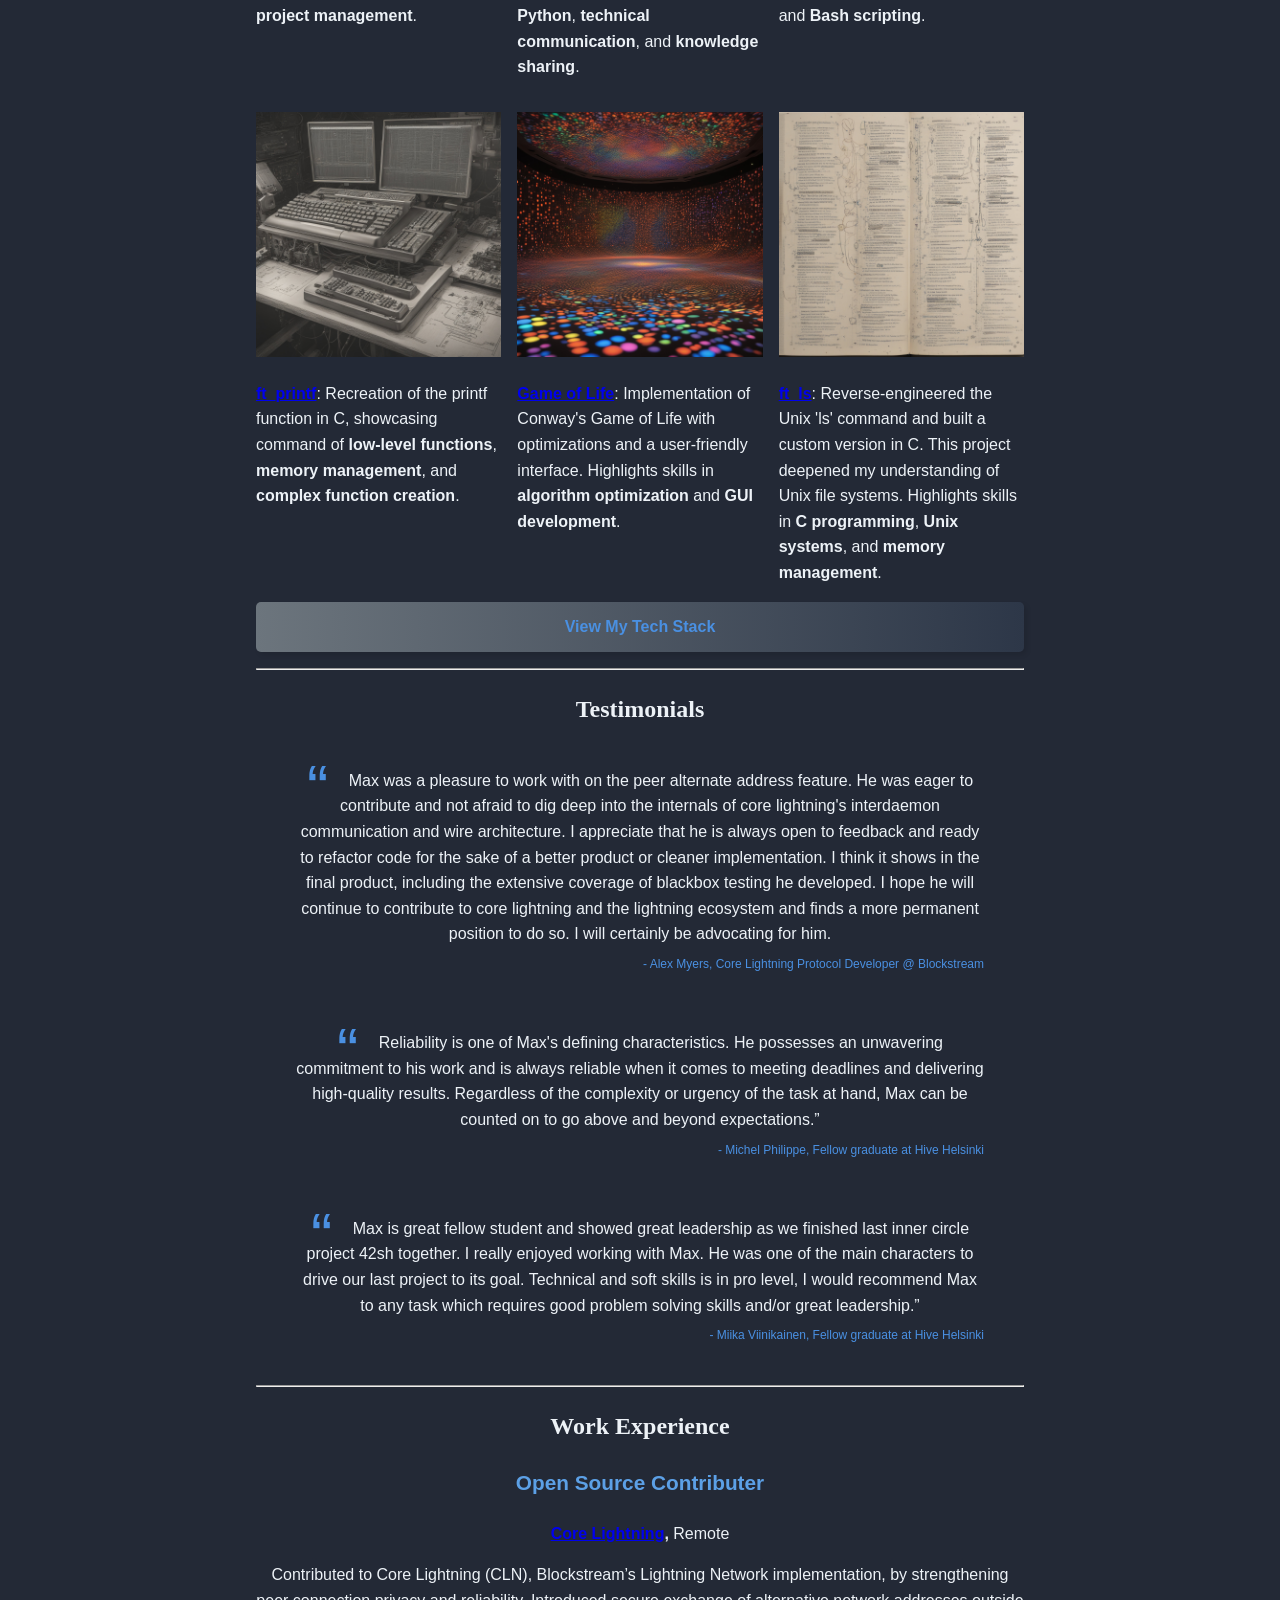
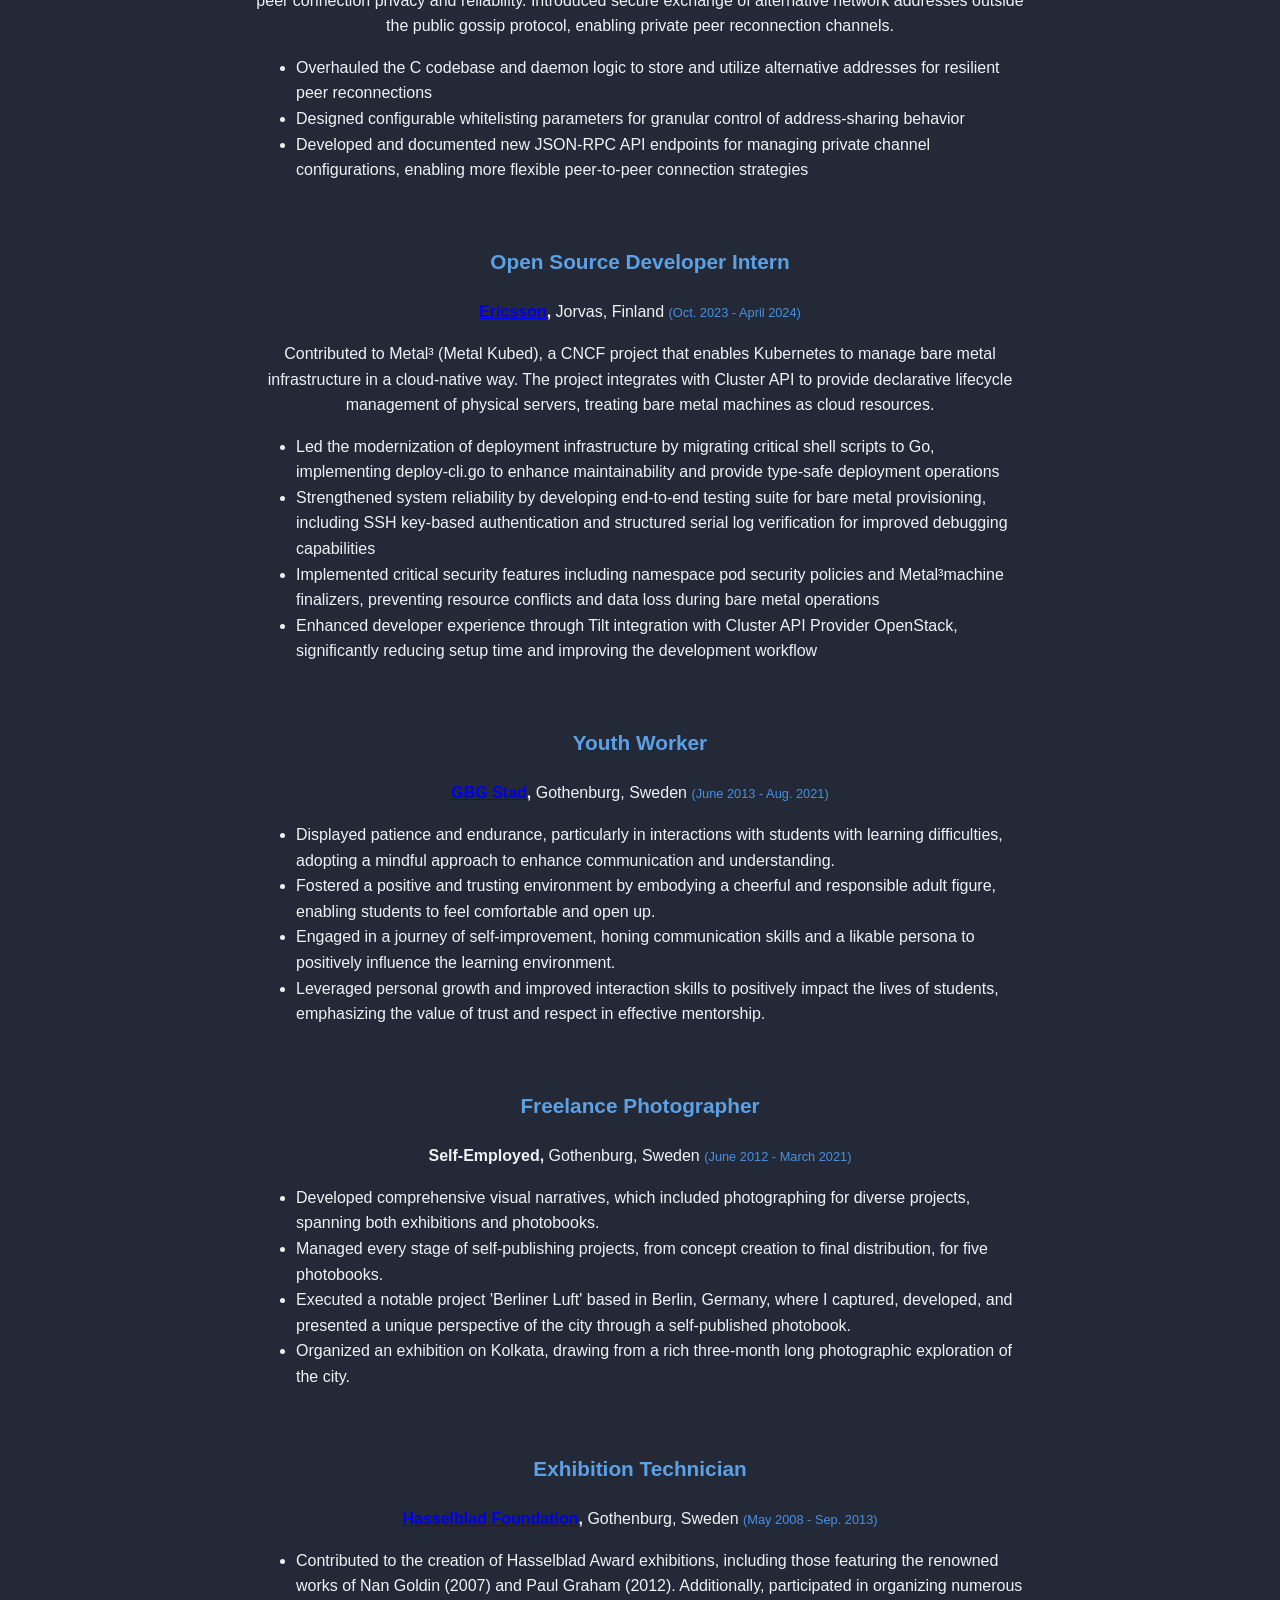
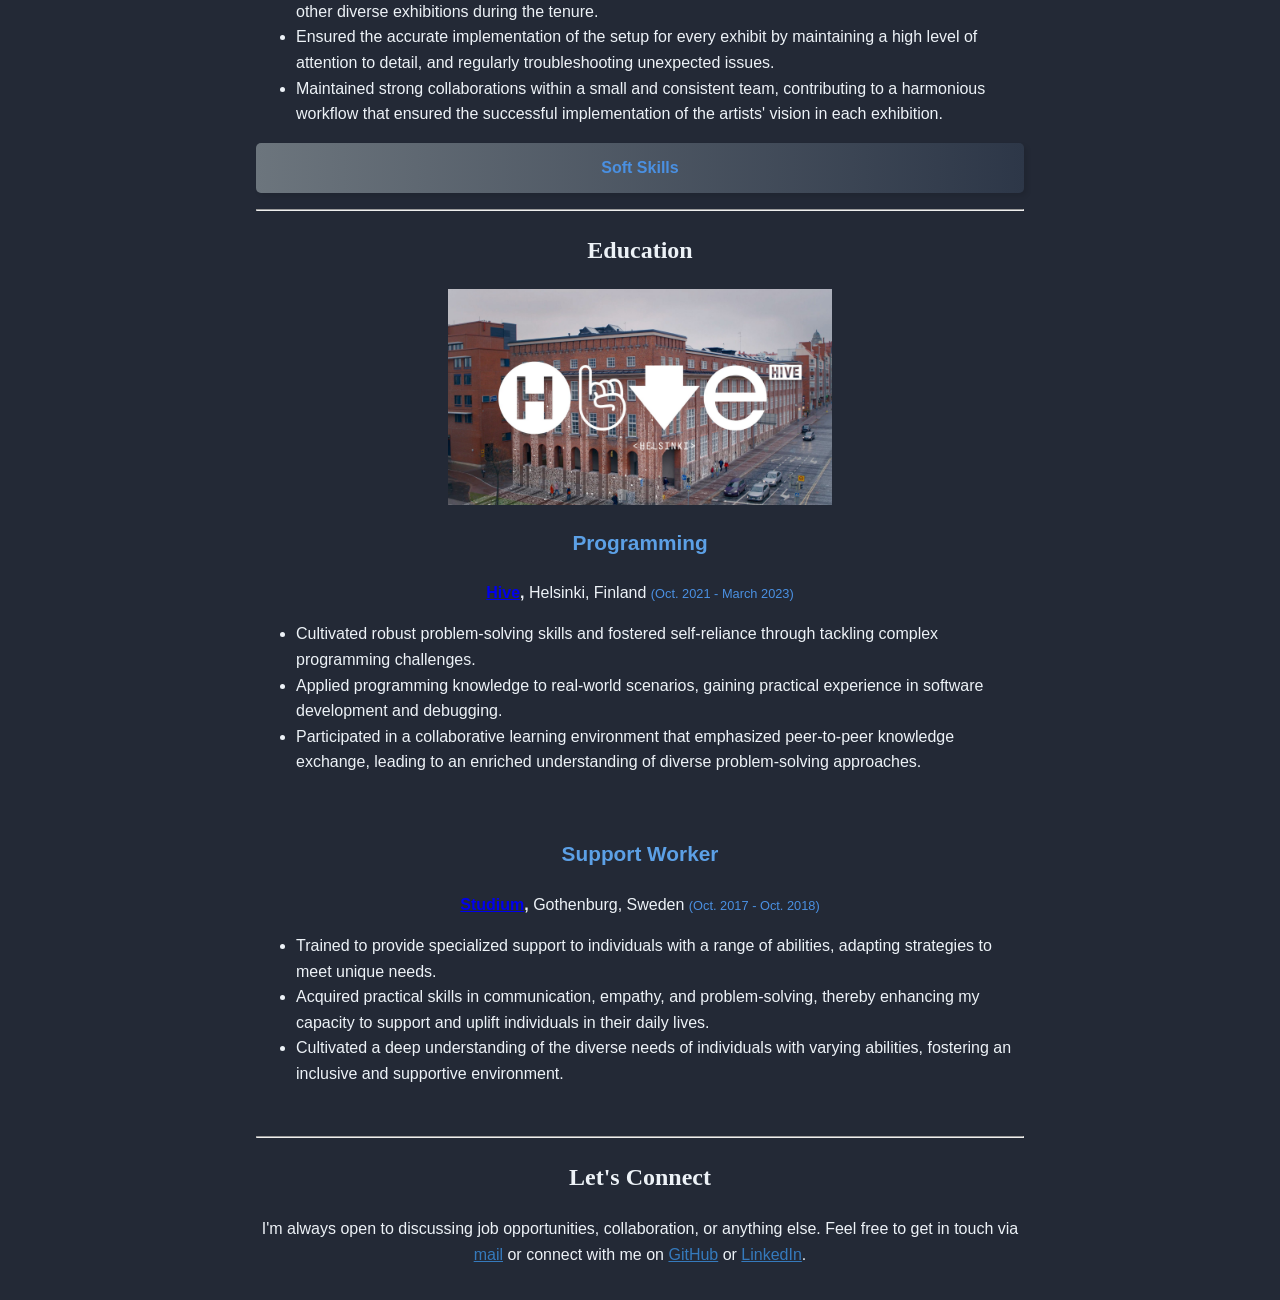
==== commit 5bd3572a: "bold contact Signed-off-by: Max Rantil <rantil@pm.me>" ====
--- a/index.html
+++ b/index.html
@@ -9,7 +9,7 @@
   <meta name="description"
     content="Max Rantil's Portfolio. A showcase of my software development projects, skills, and work experience. I specialize in C programming, Python, and web development.">
   <meta name="keywords"
-    content="Max Rantil, Software Developer, Junior Developer, Hive Helsinki, C Programming, Bash Scripting, Python, JavaScript, Portfolio">
+    content="Max, Rantil, Max Rantil, Software, Developer, Software Developer, Junior Developer, Hive Helsinki, Programmer, Programming, C Programming, Bash, Script, Bash Scripting, Python, JavaScript, Portfolio">
   <meta name="author" content="Max Rantil">
   <link rel="stylesheet" href="styles.css">
   <link rel="stylesheet" href="https://cdnjs.cloudflare.com/ajax/libs/font-awesome/5.15.3/css/all.min.css">
@@ -41,7 +41,7 @@
         <br>
         <br>
         <img src="./images/profile.jpg" alt="profile image" class="about-image">
-        <p class="contact-links">Contact: <a href="mailto:portfolio.yn79c@simplelogin.com"
+        <p class="contact-links"><strong>Contact:</strong> <a href="mailto:portfolio.yn79c@simplelogin.com"
             title="Send an email to Max Rantil" aria-label="Email Max Rantil">Email</a> | <a
             href="https://github.com/maxrantil" title="Link to Max Rantil's GitHub profile" class="link-external"
             aria-label="Max Rantil's GitHub profile">GitHub</a> | <a href="https://www.linkedin.com/in/maxrantil"
@@ -343,9 +343,6 @@
             <a href="https://www.fail2ban.org/wiki/index.php/Main_Page" class="link-external"
               aria-label="Link to Fail2Ban on official website">
               Fail2Ban
-            </a>,
-            <a href="https://openai.com/research/" class="link-external" aria-label="Link to OpenAI research">
-              Prompt Engineering
             </a>
           </p>
           </p>
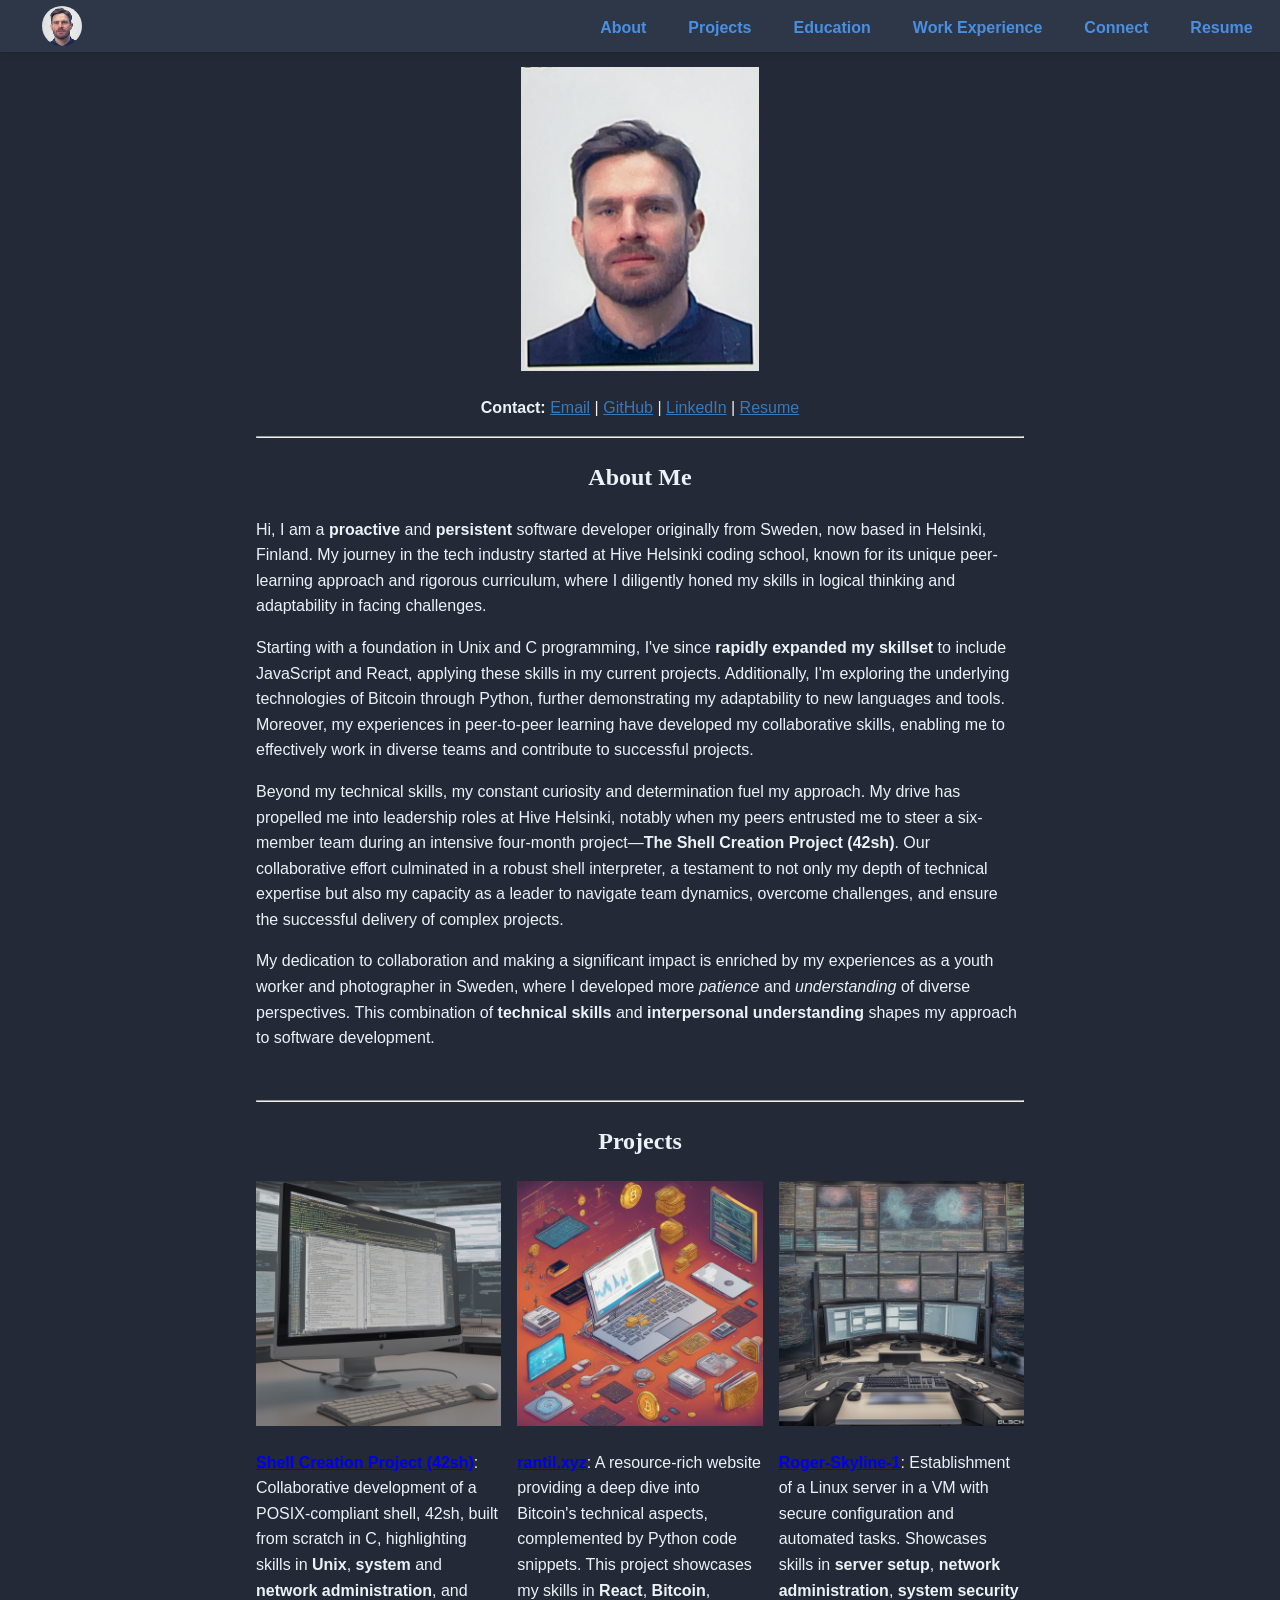
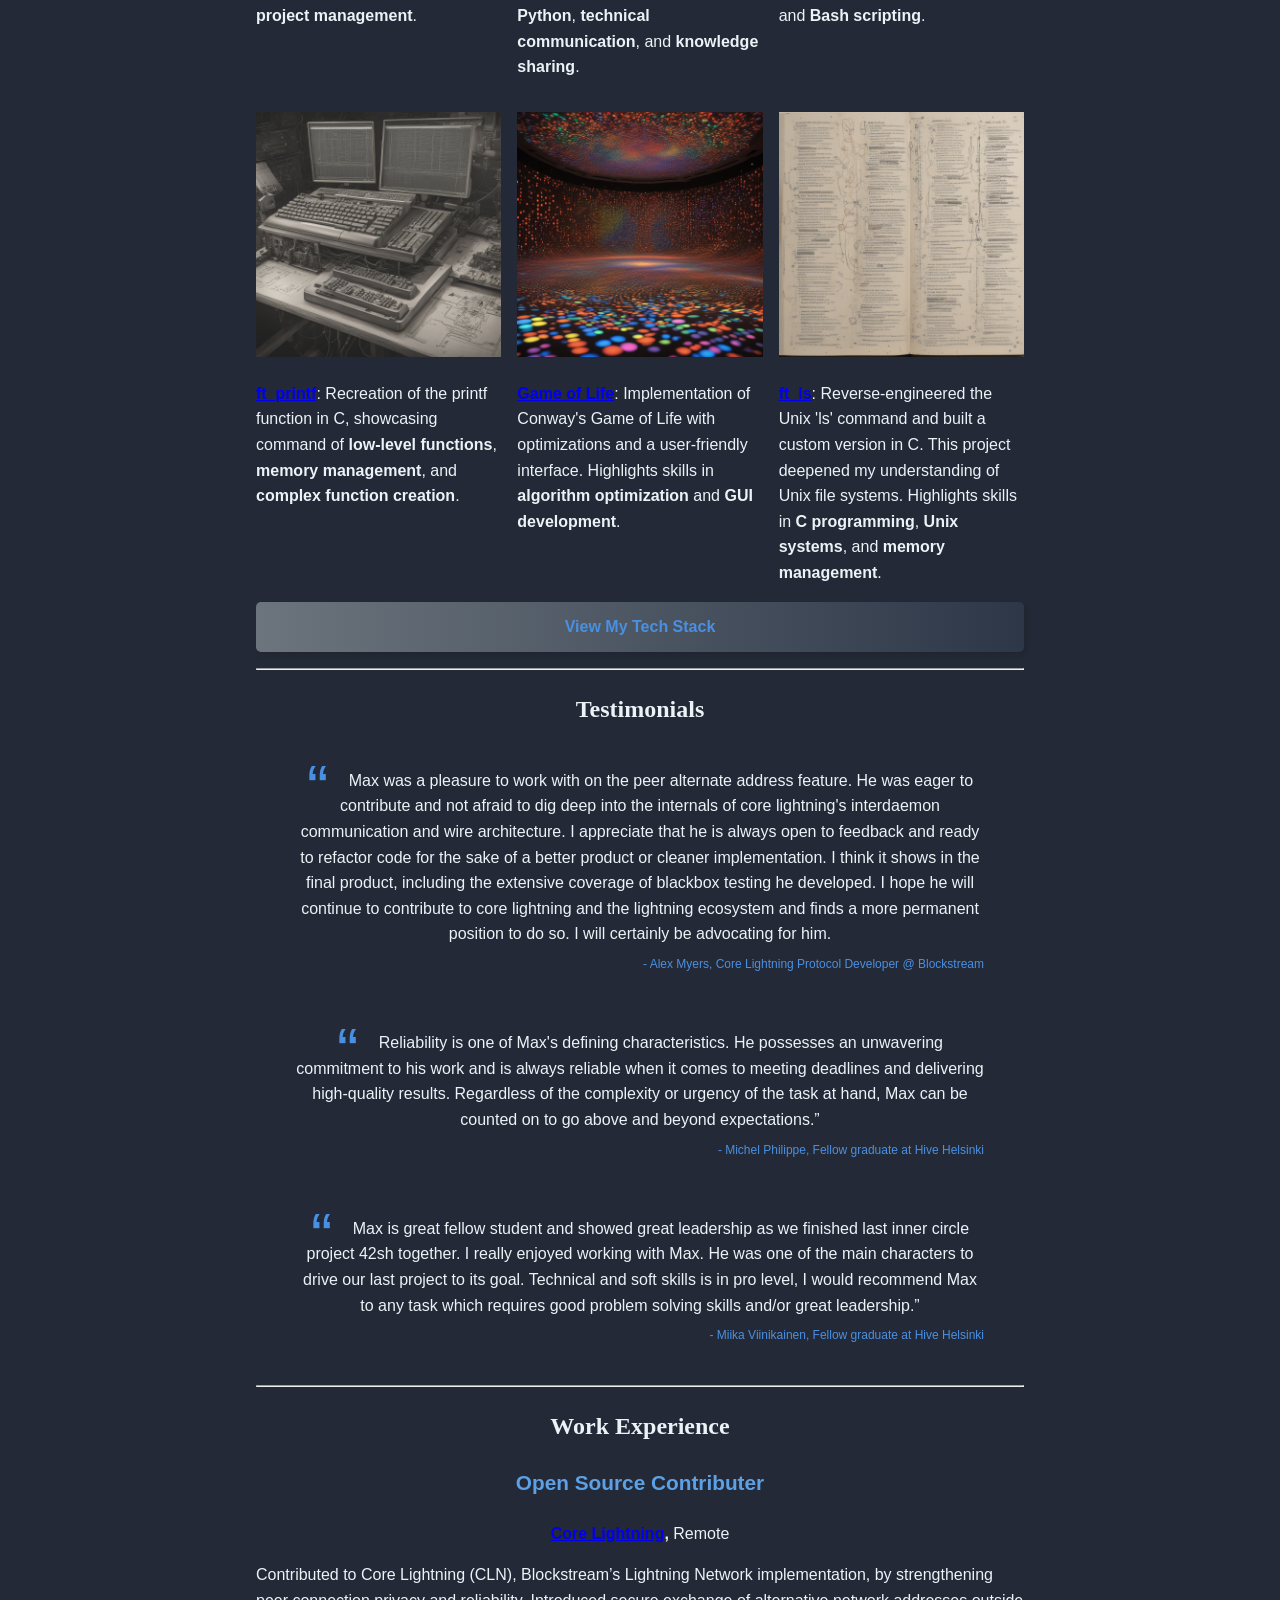
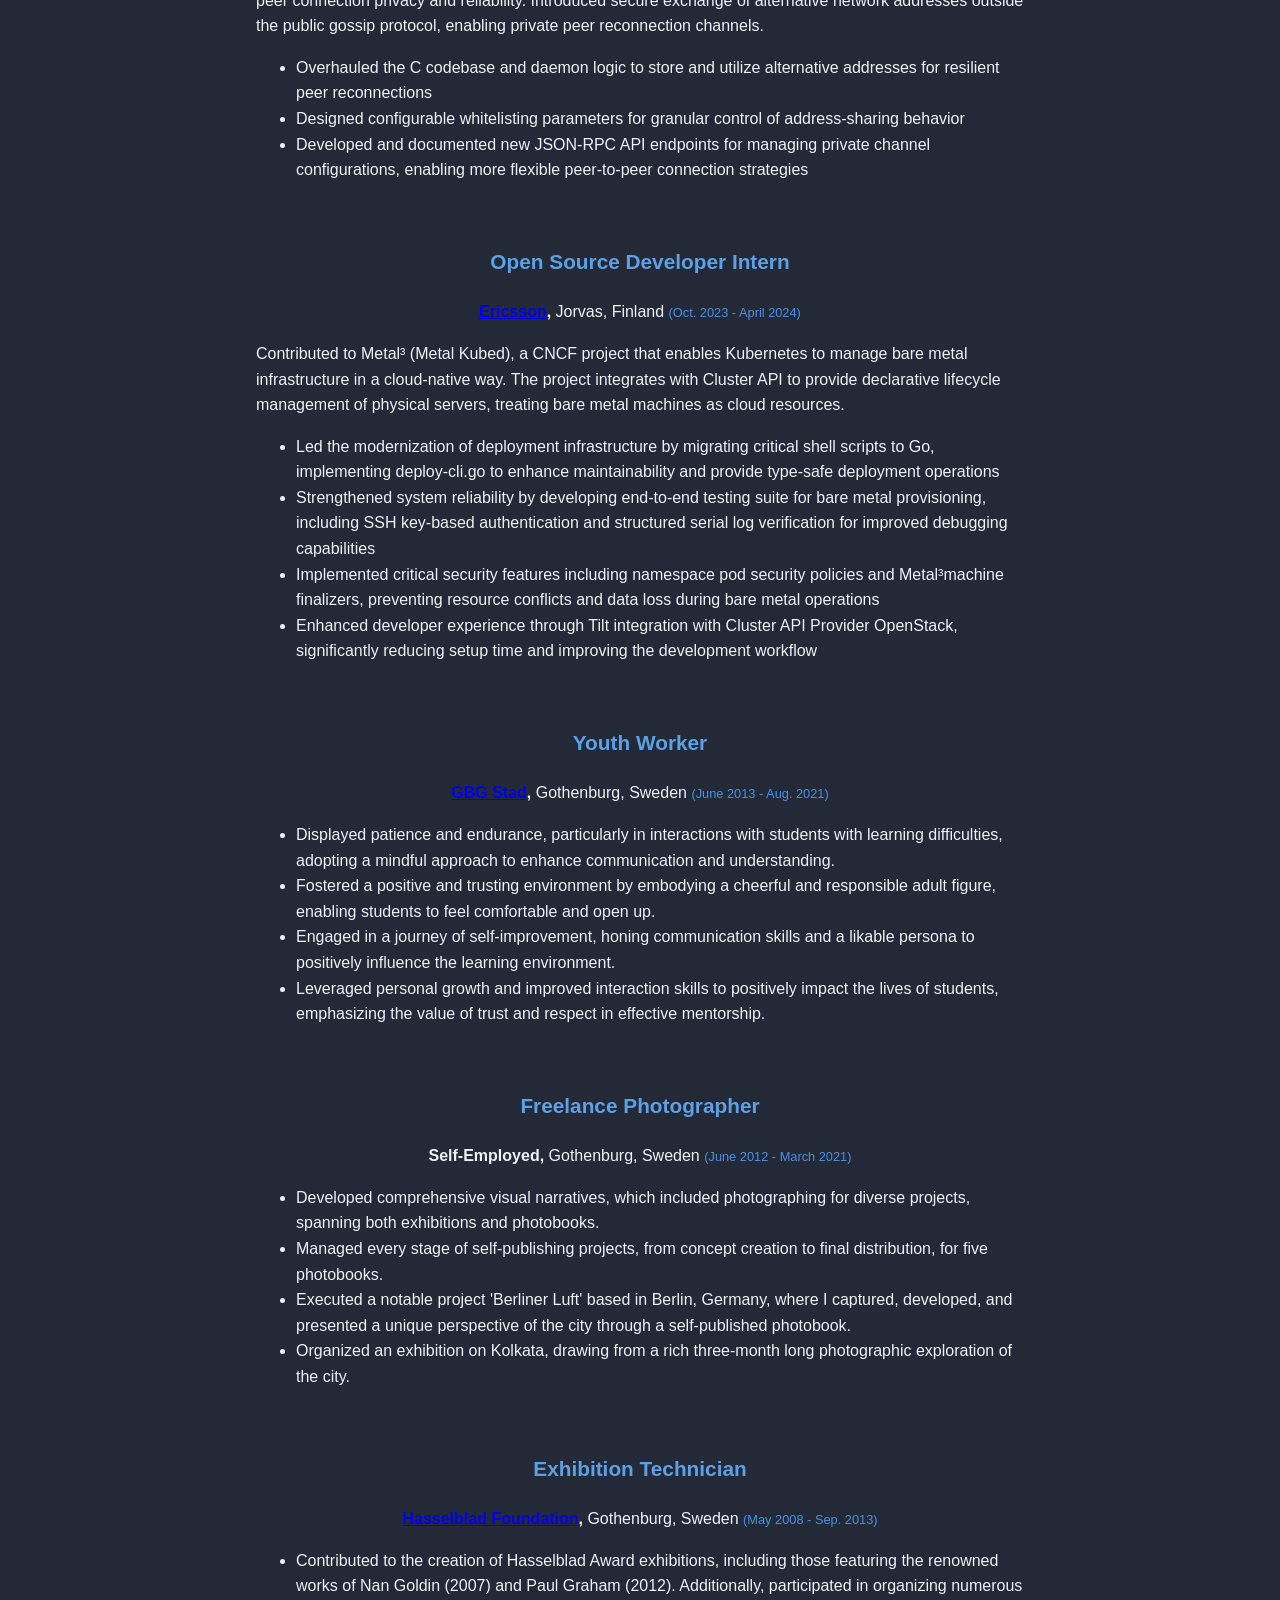
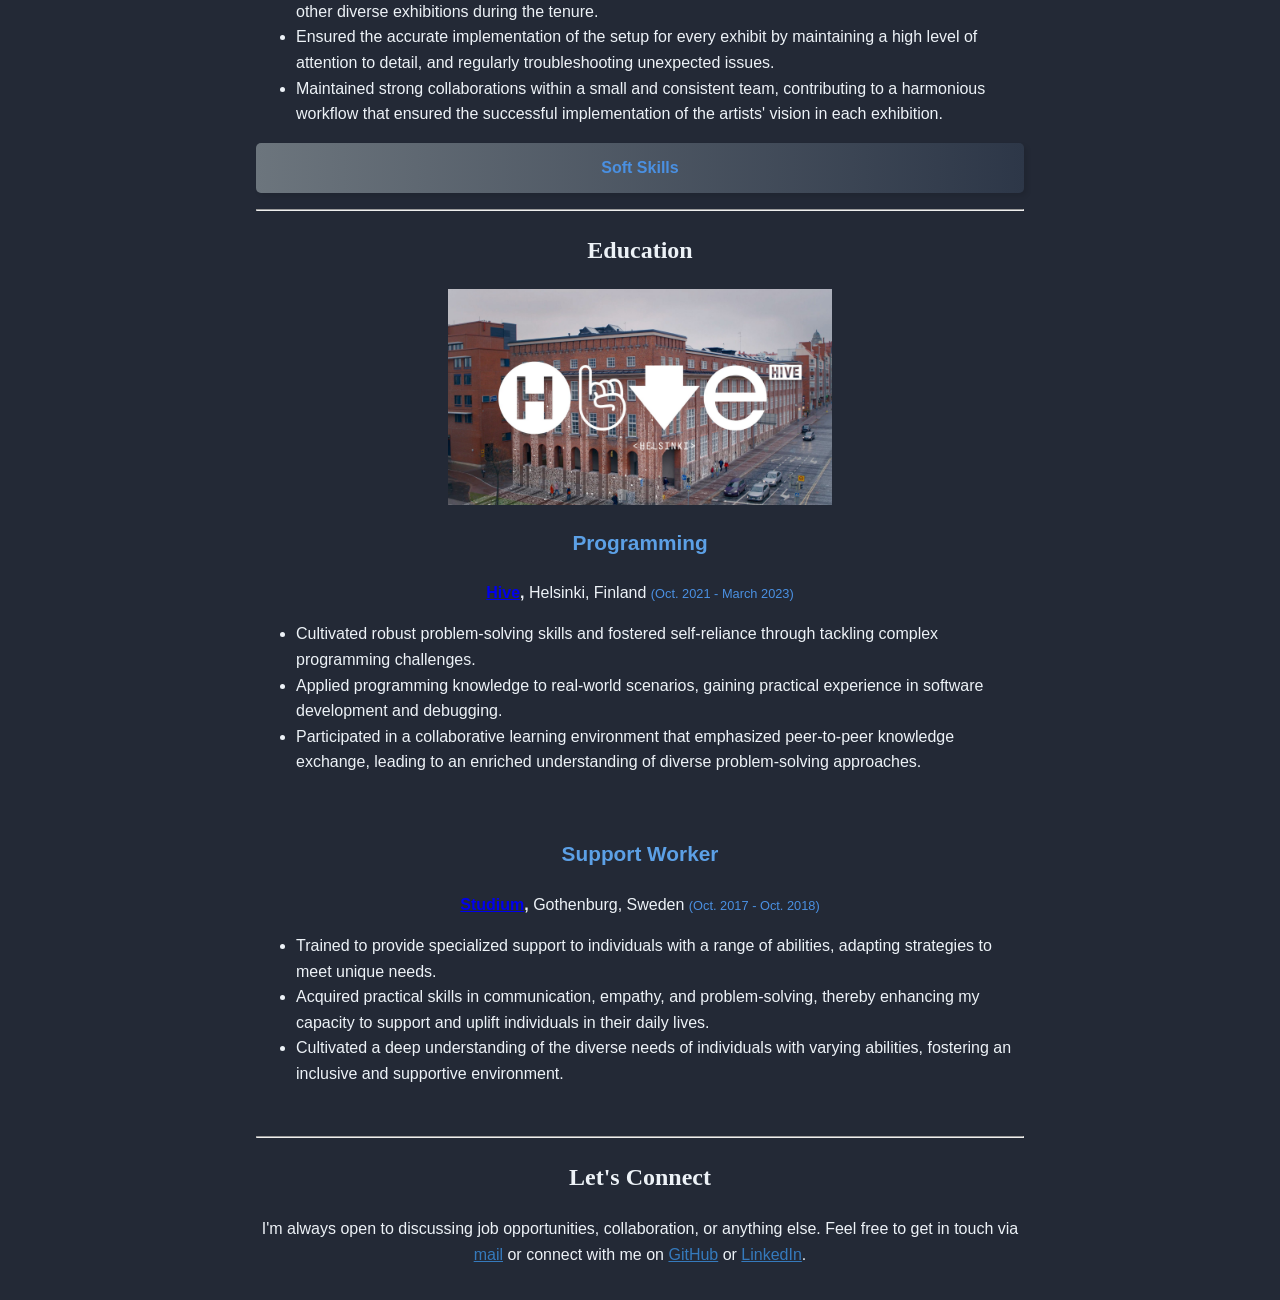
==== commit ee63640e: "align text left in testimonials Signed-off-by: Max Rantil <rantil@pm.me>" ====
--- a/index.html
+++ b/index.html
@@ -373,7 +373,7 @@
       <section id="testimonials">
         <h1>Testimonials</h1>
         <blockquote>
-          <p>Max was a pleasure to work with on the peer alternate address feature. He was eager to contribute and not
+          <p style="text-align: left;">Max was a pleasure to work with on the peer alternate address feature. He was eager to contribute and not
             afraid to dig deep into the internals of core lightning's interdaemon communication and wire architecture.
             I appreciate that he is always open to feedback and ready to refactor code for the sake of a better product
             or cleaner implementation. I think it shows in the final product, including the extensive coverage of blackbox
@@ -382,14 +382,14 @@
           <footer>- Alex Myers, Core Lightning Protocol Developer @ Blockstream</footer>
         </blockquote>
         <blockquote>
-          <p>Reliability is one of Max's defining characteristics. He possesses an unwavering commitment to his work
+          <p style="text-align: left;">Reliability is one of Max's defining characteristics. He possesses an unwavering commitment to his work
             and is always reliable when it comes to meeting deadlines and delivering high-quality results. Regardless of
             the complexity or urgency of the task at hand, Max can be counted on to go above and beyond
             expectations.”</p>
           <footer>- Michel Philippe, Fellow graduate at Hive Helsinki</footer>
         </blockquote>
         <blockquote>
-          <p>Max is great fellow student and showed great leadership as we finished last inner circle project 42sh
+          <p style="text-align: left;">Max is great fellow student and showed great leadership as we finished last inner circle project 42sh
             together. I really enjoyed working with Max. He was one of the main characters to drive our last project to
             its goal. Technical and soft skills is in pro level, I would recommend Max to any task which requires good
             problem solving skills and/or great leadership.”</p>
@@ -412,7 +412,7 @@
                   aria-label="Link to Core Lightning github repository">Core Lightning</a>,</span>
               <span class="location">Remote</span>
             </p>
-            <div>
+            <div style="text-align: left;">
               Contributed to Core Lightning (CLN), Blockstream’s Lightning Network implementation,
               by strengthening peer connection privacy and reliability. Introduced secure exchange of
               alternative network addresses outside the public gossip protocol, enabling private peer
@@ -441,7 +441,7 @@
               <span class="location">Jorvas, Finland</span>
               <span class="job-date">(Oct. 2023 - April 2024)</span>
             </p>
-            <div>
+            <div style="text-align: left;">
               Contributed to Metal³ (Metal Kubed), a CNCF project that enables Kubernetes to manage bare metal
               infrastructure in a cloud-native way. The project integrates with Cluster API to provide
               declarative lifecycle management of physical servers, treating bare metal machines as cloud resources.
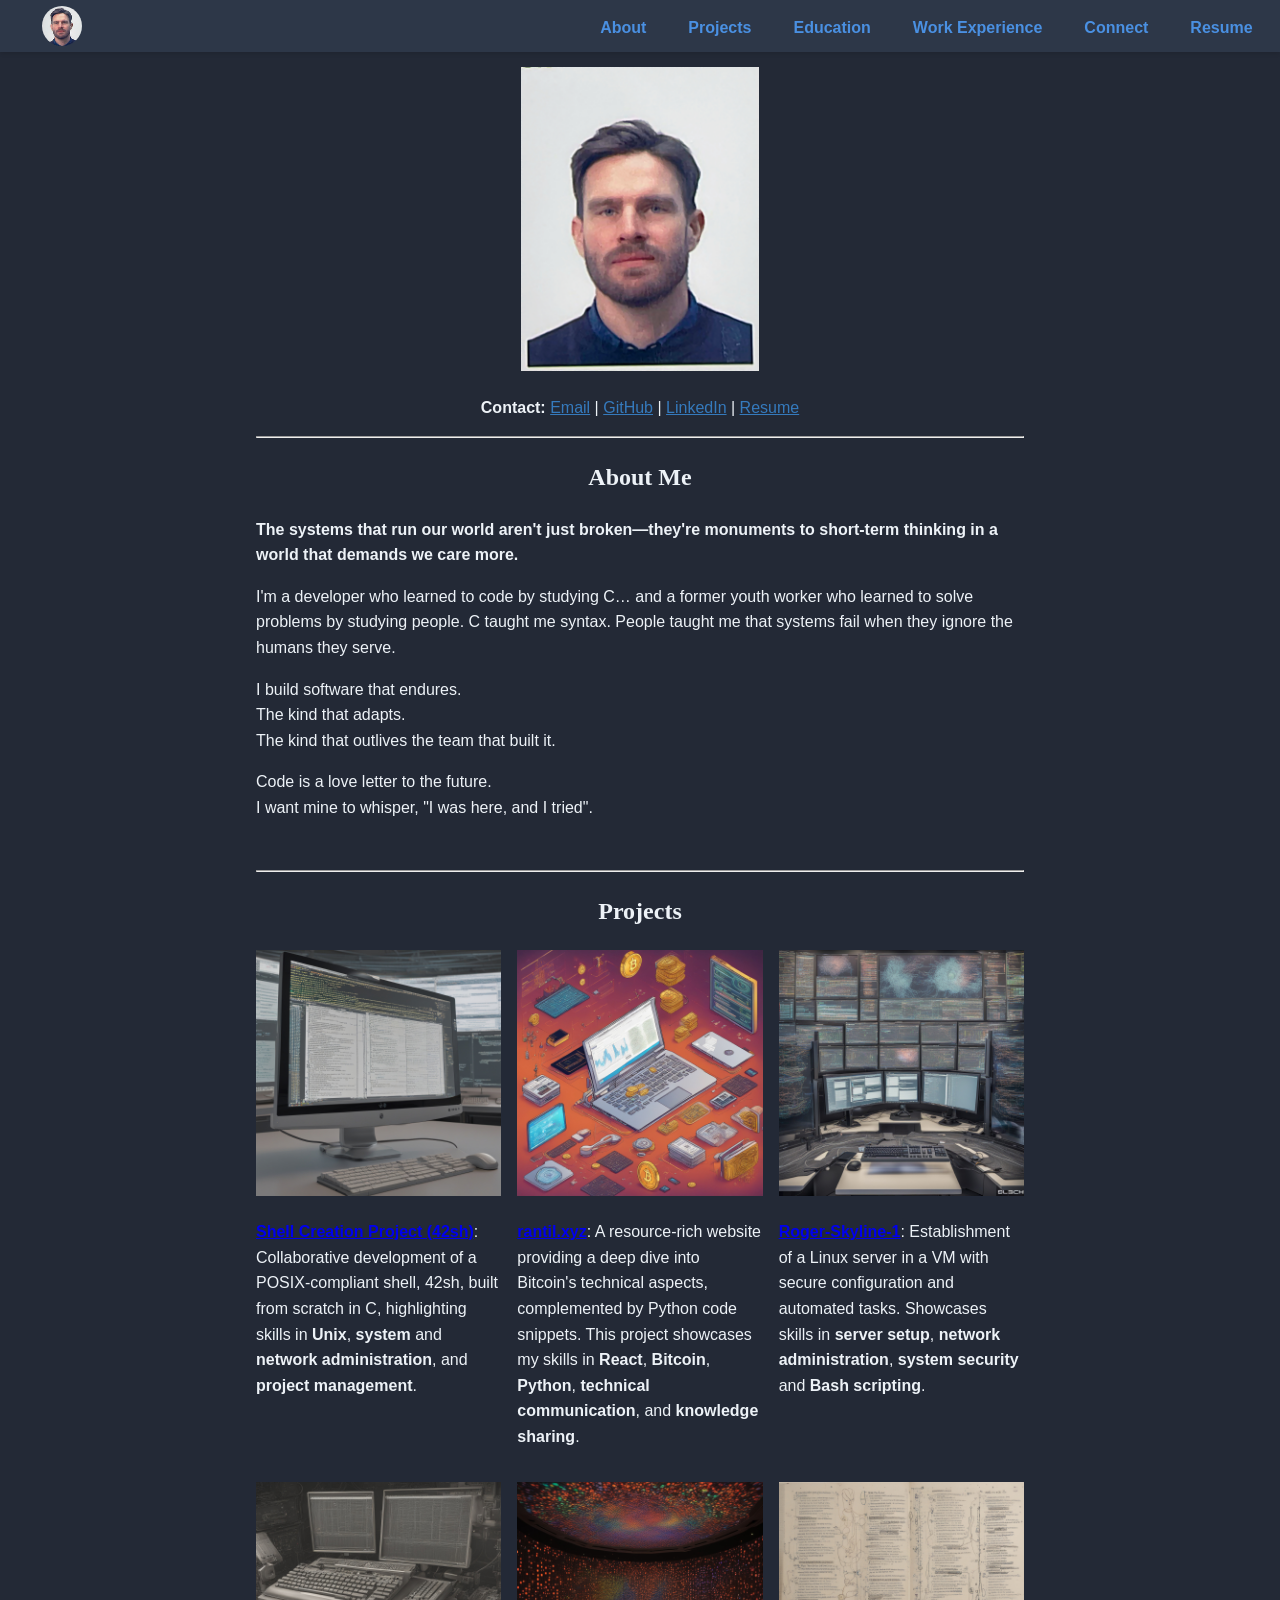
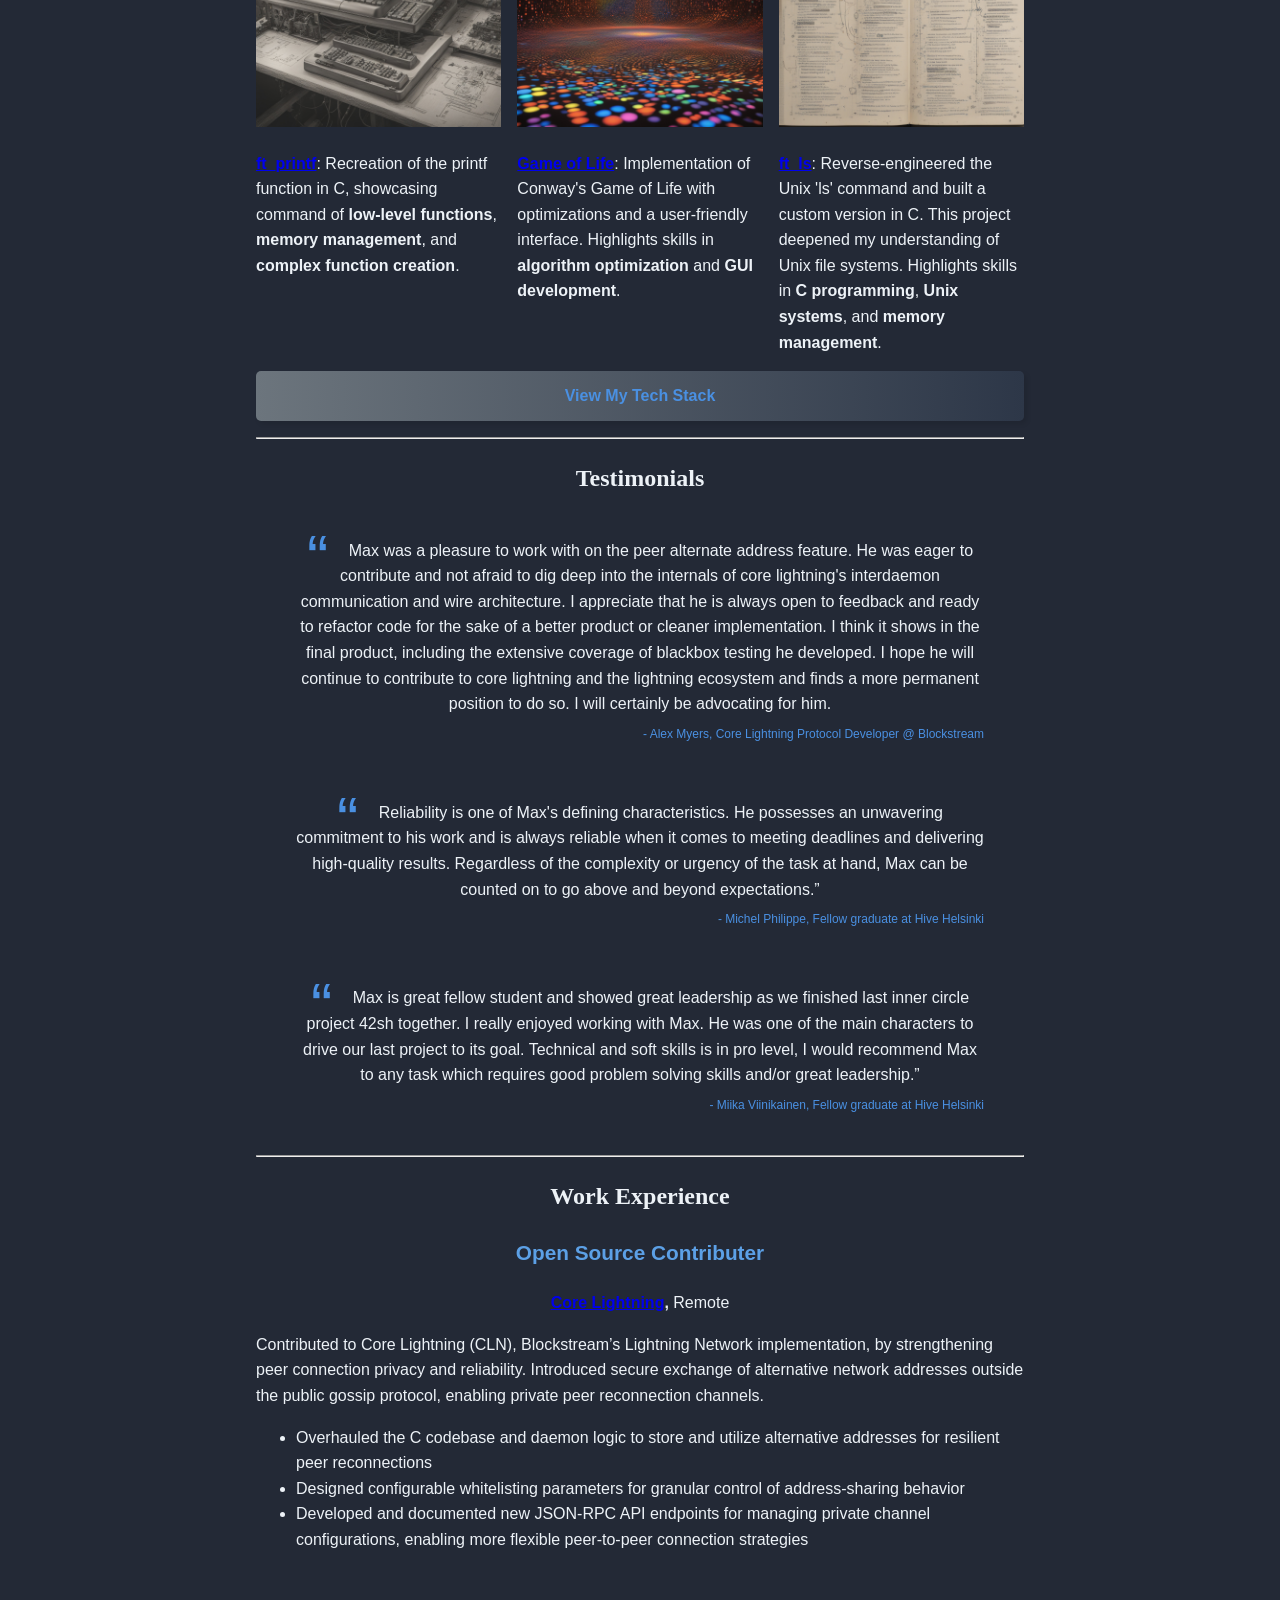
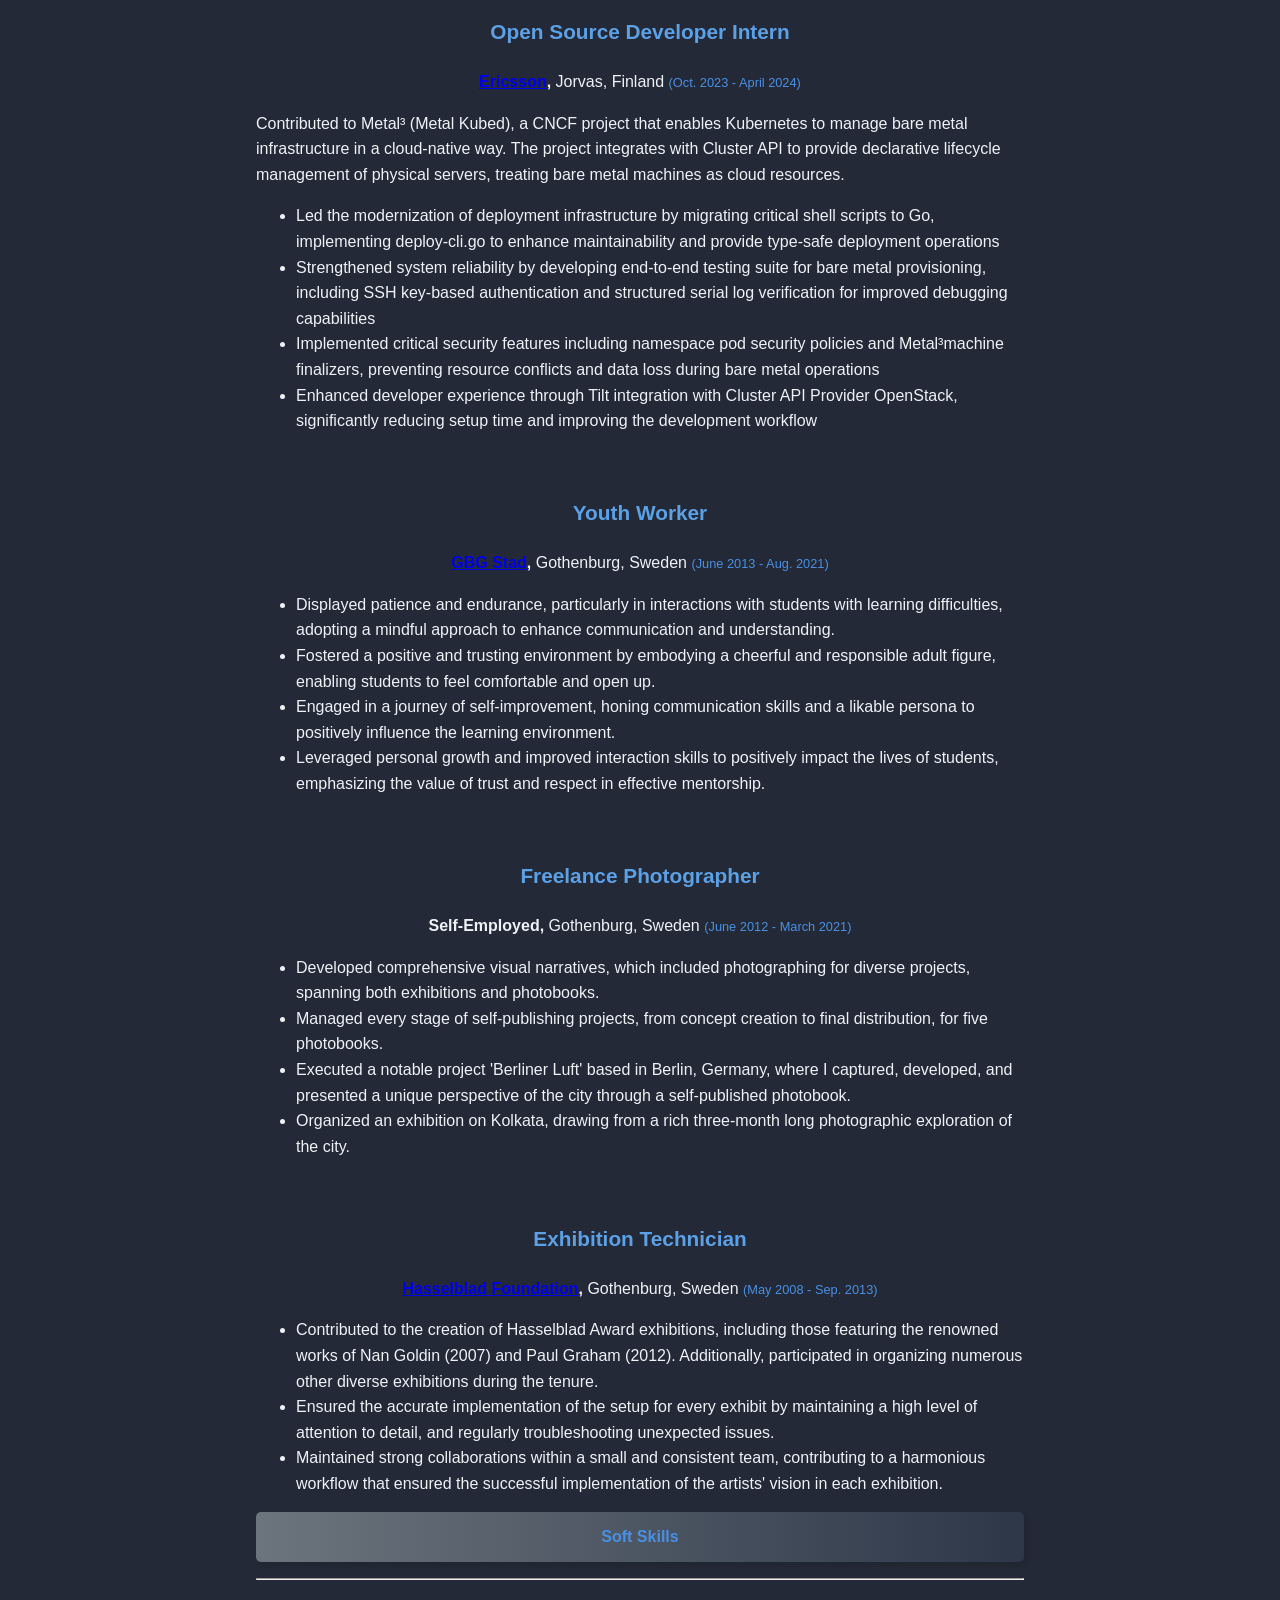
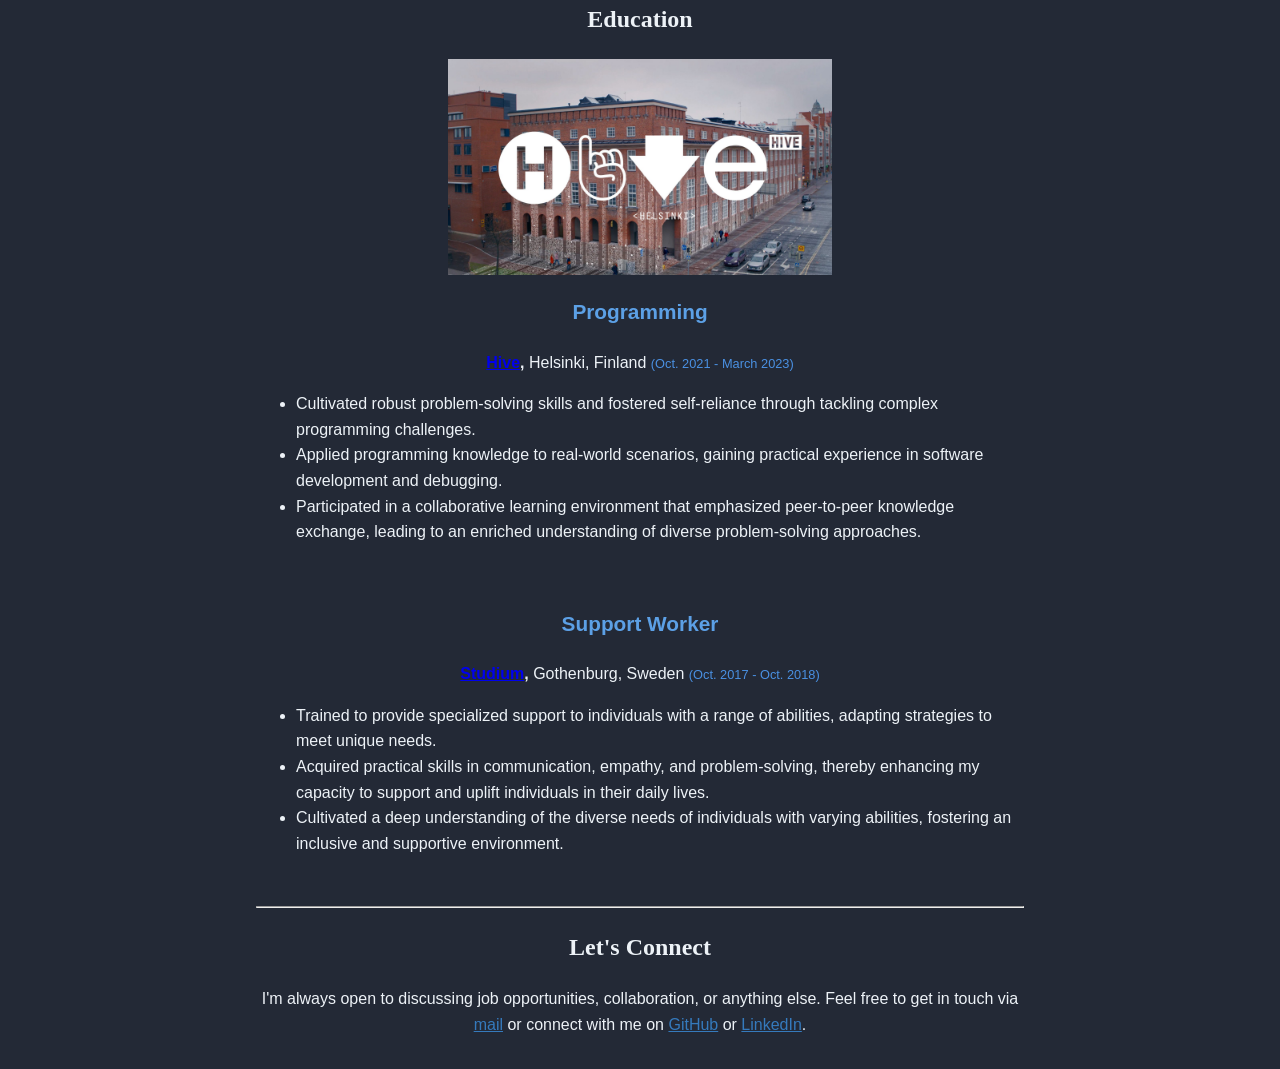
==== commit 7f926276: "New About Me section Signed-off-by: Max Rantil <rantil@pm.me>" ====
--- a/index.html
+++ b/index.html
@@ -56,29 +56,20 @@
       <section id="about">
         <h1>About Me</h1>
         <div class="about">
-          <p>Hi, I am a <strong>proactive</strong> and <strong>persistent</strong> software developer originally
-            from Sweden, now based in Helsinki, Finland. My journey in the tech industry started at Hive Helsinki coding
-            school, known for its unique peer-learning approach and rigorous curriculum, where I diligently honed my
-            skills in logical thinking and adaptability in facing challenges.</p>
-
-          <p>Starting with a foundation in Unix and C programming, I've since <strong>rapidly expanded my
-              skillset</strong> to include JavaScript and React, applying these skills in my current projects.
-            Additionally, I'm exploring the underlying technologies of Bitcoin through Python, further demonstrating my
-            adaptability to new languages and tools. Moreover, my experiences in peer-to-peer learning have developed my
-            collaborative skills, enabling me to effectively work in diverse teams and contribute to successful
-            projects.</p>
-
-          <p>Beyond my technical skills, my constant curiosity and determination fuel my approach. My drive has
-            propelled me into leadership roles at Hive Helsinki, notably when my peers entrusted me to steer a
-            six-member team during an intensive four-month project—<strong>The Shell Creation Project (42sh)</strong>.
-            Our collaborative effort culminated in a robust shell interpreter, a testament to not only my depth of
-            technical expertise but also my capacity as a leader to navigate team dynamics, overcome challenges, and
-            ensure the successful delivery of complex projects.</p>
-
-          <p>My dedication to collaboration and making a significant impact is enriched by my experiences as a youth
-            worker and photographer in Sweden, where I developed more <em>patience</em> and
-            <em>understanding</em> of diverse perspectives. This combination of <strong>technical skills</strong> and
-            <strong>interpersonal understanding</strong> shapes my approach to software development.
+          <p>
+            <strong>The systems that run our world aren't just broken—they're monuments to short-term thinking in a world that demands we care more.</strong>
+          </p>
+          <p>
+            I'm a developer who learned to code by studying C… and a former youth worker who learned to solve problems by studying people. C taught me syntax. People taught me that systems fail when they ignore the humans they serve.
+          </p>
+          <p>
+            I build software that endures. <br>
+            The kind that adapts. <br>
+            The kind that outlives the team that built it.
+          </p>
+          <p>
+            Code is a love letter to the future. <br>
+            I want mine to whisper, "I was here, and I tried".
           </p>
 
         </div>
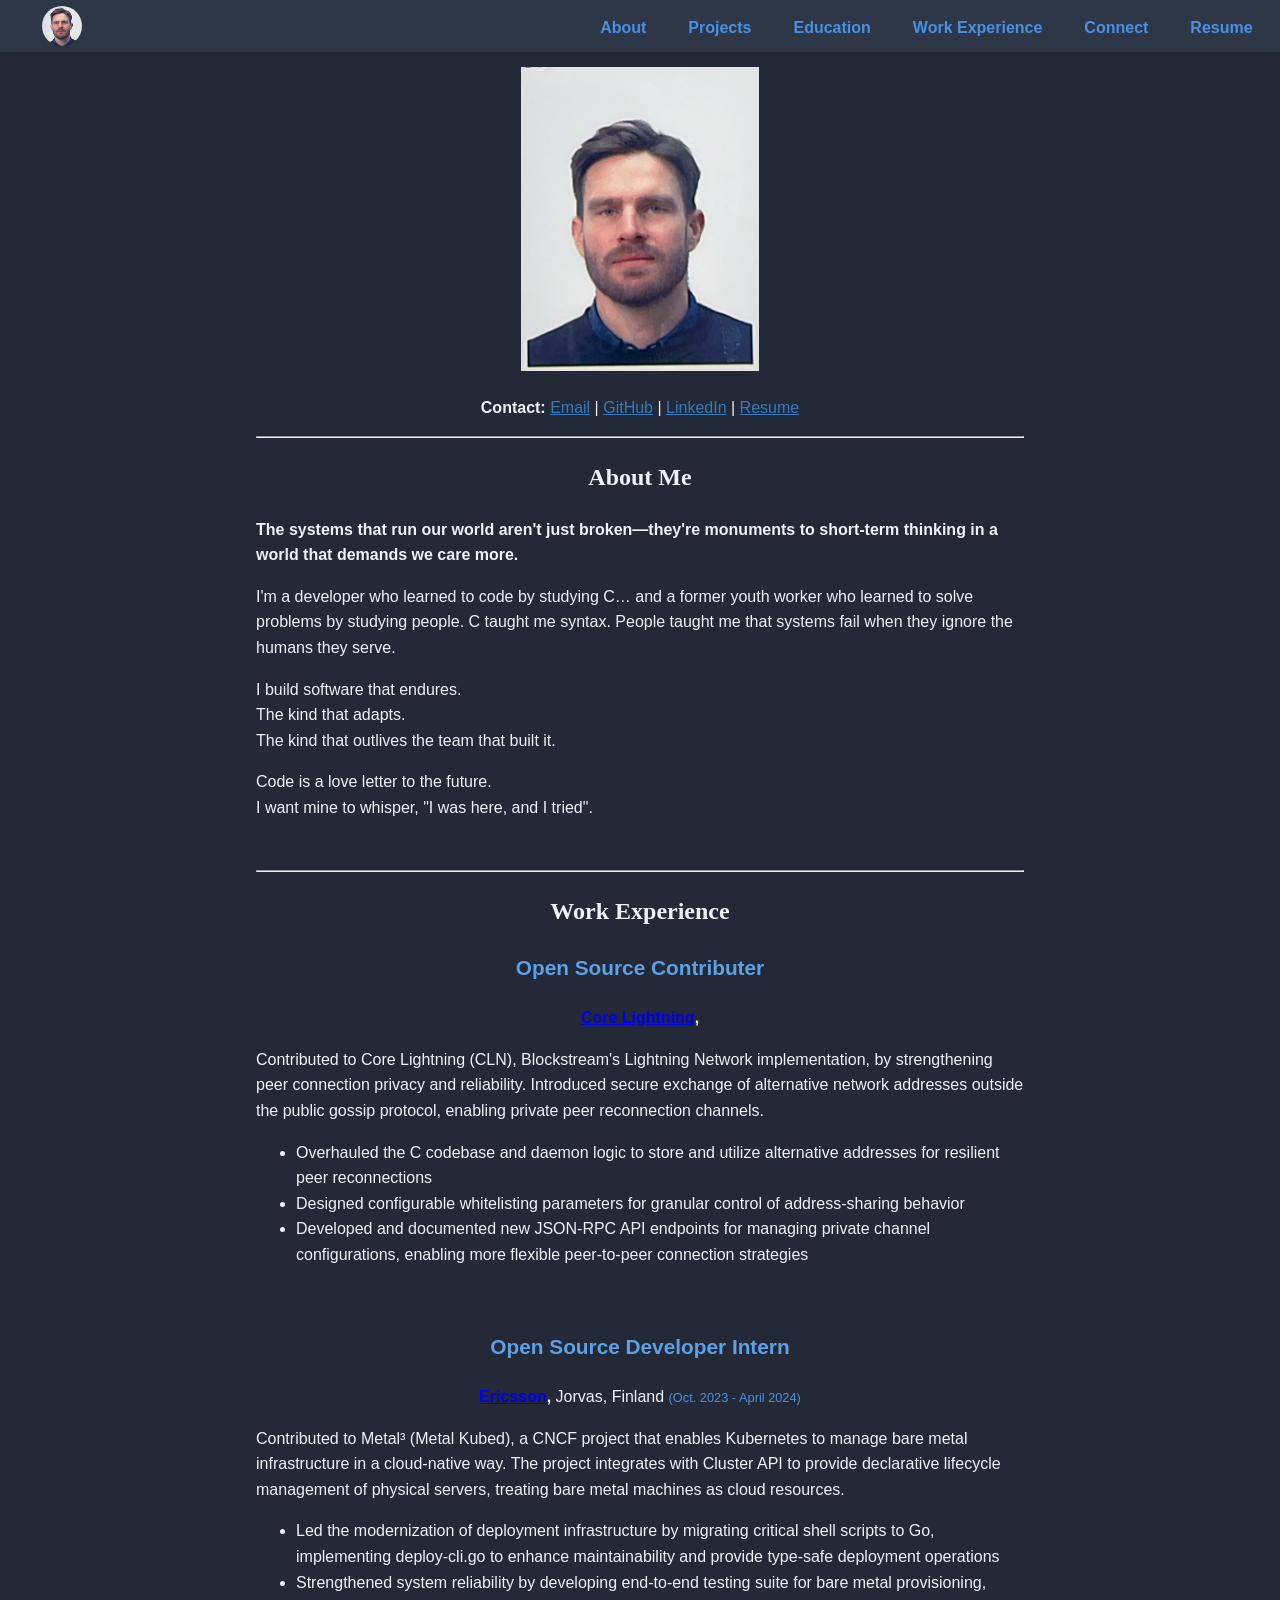
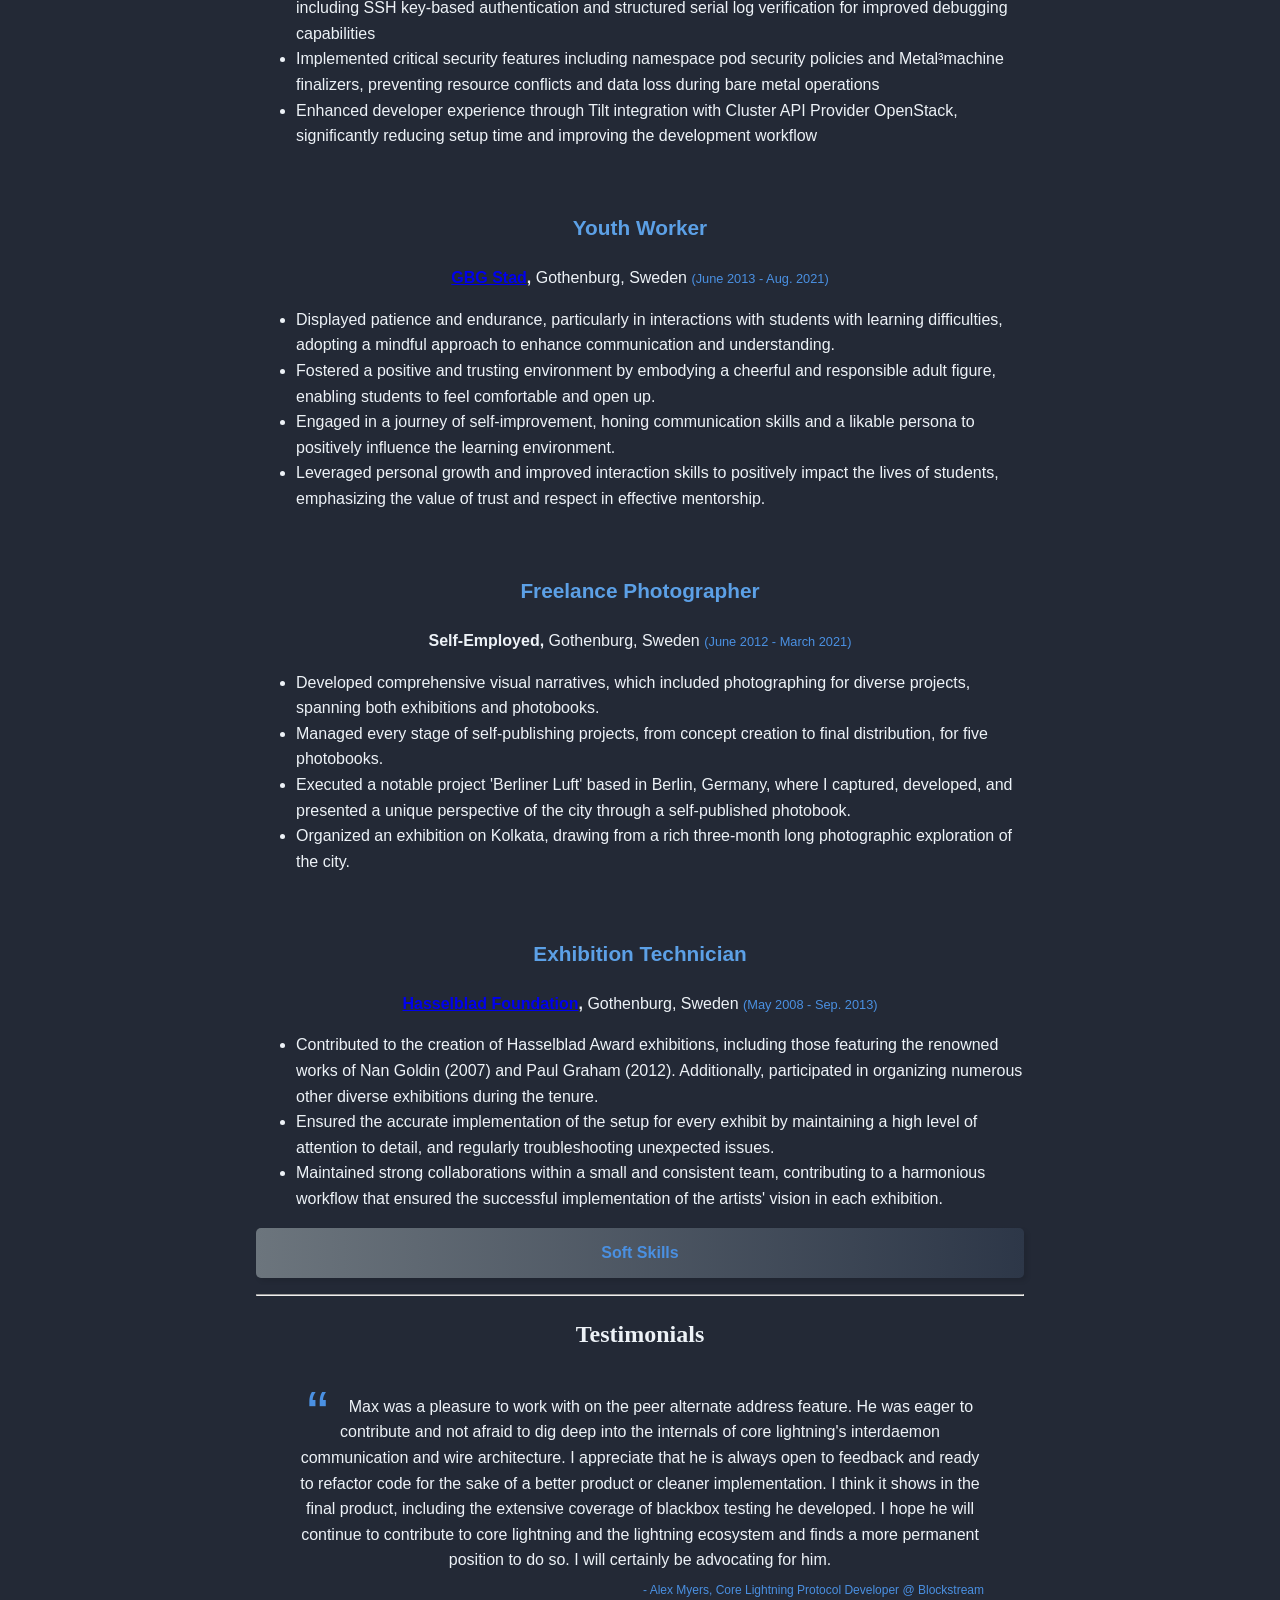
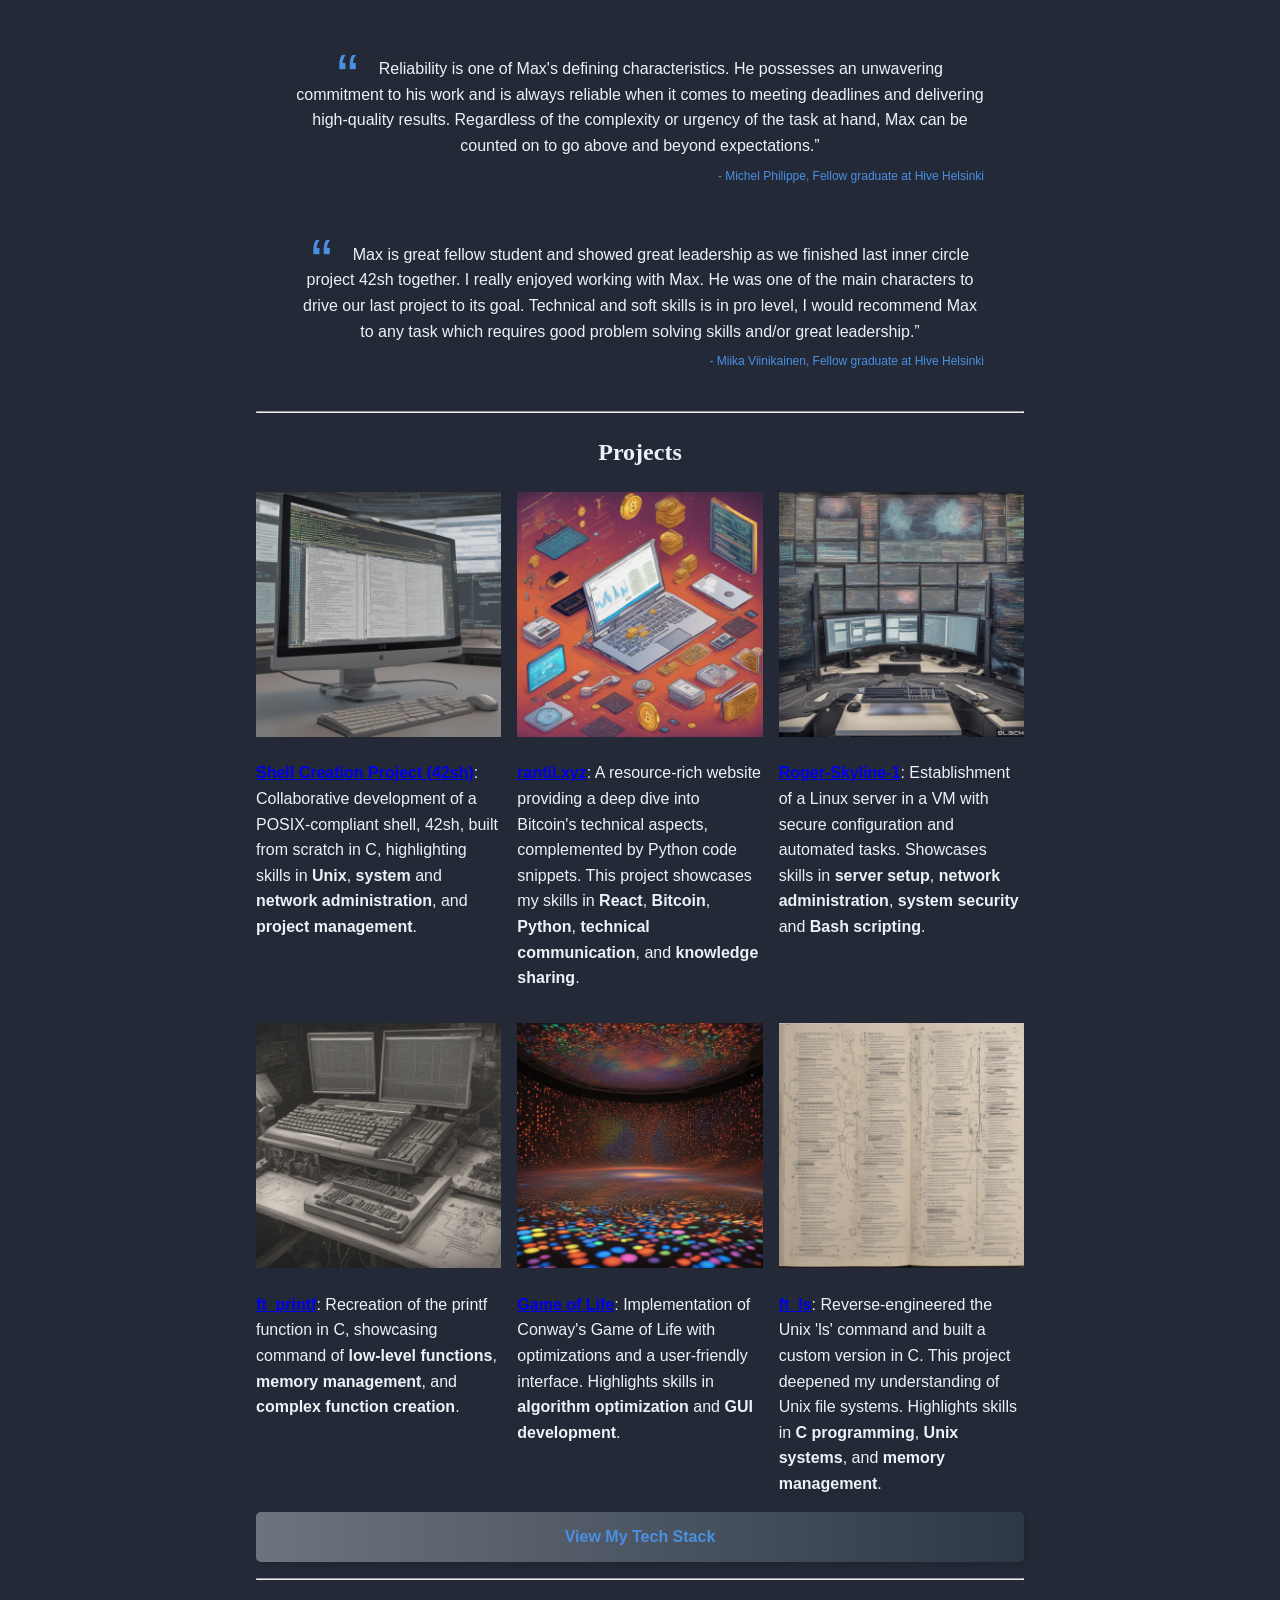
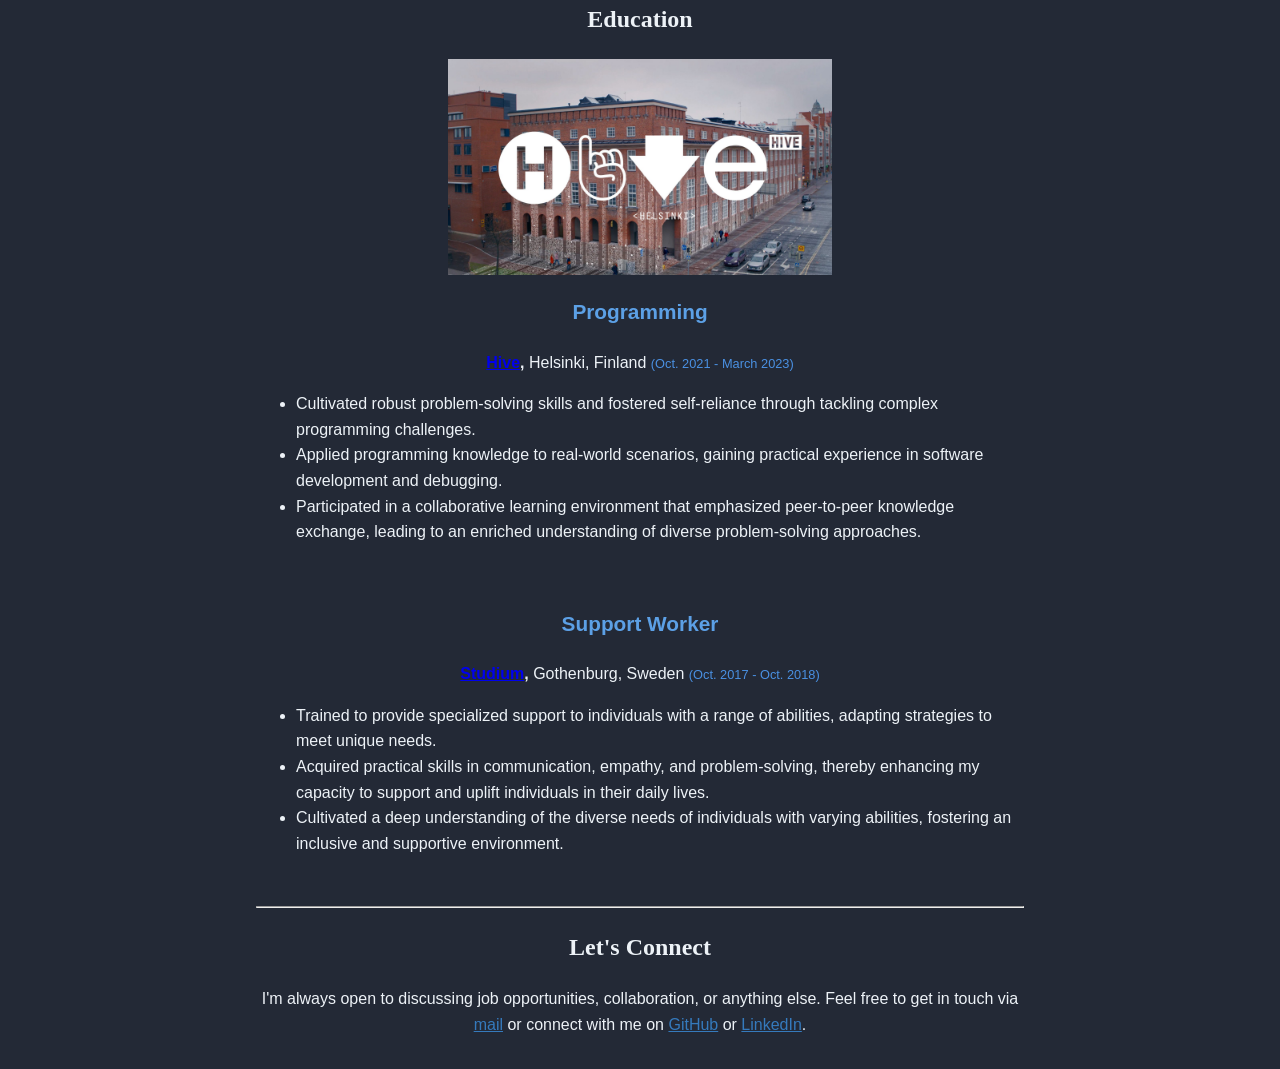
==== commit 543d5193: "change the order of sections on the page Signed-off-by: Max Rantil <rantil@pm.me>" ====
--- a/index.html
+++ b/index.html
@@ -78,284 +78,233 @@
       <br>
       <hr>
 
-      <section id="projects">
-        <h1>Projects</h1>
-
-        <div class="project-grid">
-          <div class="project">
-            <a href="https://github.com/maxrantil/42sh" class="link-external"
-              aria-label="Link to Shell Creation Project on GitHub">
-              <!-- <img src="./images/shell.png" alt="shell image" class="project-image"> -->
-              <img src="./images/new/42sh.jpg" alt="shell image" class="project-image">
-            </a>
-            <p class="project-text text-left">
-              <a href="https://github.com/maxrantil/42sh" class="link-external"><strong>Shell Creation Project
-                  (42sh)</strong></a>:
-              Collaborative development of a POSIX-compliant shell, 42sh, built from scratch in C, highlighting skills
-              in <strong>Unix</strong>, <strong>system</strong> and <strong>network administration</strong>, and
-              <strong>project management</strong>.
-            </p>
-          </div>
-
-          <div class="project">
-            <a href="https://rantil.xyz" class="link-external" aria-label="Link to rantil.xyz project on website">
-              <!-- <img src="./images/rantil.png" alt="rantil.xyz project image" class="project-image"> -->
-              <img src="./images/new/rantil_xyz.jpg" alt="rantil.xyz project image" class="project-image">
-            </a>
-            <p class="project-text text-left">
-              <a href="https://rantil.xyz" class="link-external"><strong>rantil.xyz</strong></a>:
-              A resource-rich website providing a deep dive into Bitcoin's technical aspects, complemented by Python
-              code snippets. This project showcases my skills in <strong>React</strong>, <strong>Bitcoin</strong>,
-              <strong>Python</strong>, <strong>technical communication</strong>, and <strong>knowledge
-                sharing</strong>.
-            </p>
-          </div>
-
-          <div class="project">
-            <a href="https://github.com/maxrantil/roger-skyline-1" class="link-external"
-              aria-label="Link to Roger-Skyline-1 project on GitHub">
-              <!-- <img src="./images/roger.png" alt="Roger-Skyline-1 project image" class="project-image"> -->
-              <img src="./images/new/roger_skyline.jpg" alt="Roger-Skyline-1 project image" class="project-image">
-            </a>
-            <p class="project-text text-left">
-              <a href="https://github.com/maxrantil/roger-skyline-1"
-                class="link-external"><strong>Roger-Skyline-1</strong></a>:
-              Establishment of a Linux server in a VM with secure configuration and automated tasks. Showcases skills in
-              <strong>server setup</strong>, <strong>network administration</strong>, <strong>system security</strong>
-              and <strong>Bash scripting</strong>.
-            </p>
-          </div>
-
-          <div class="project">
-            <a href="https://github.com/maxrantil/ft_printf" class="link-external"
-              aria-label="Link to ft_printf project on GitHub">
-              <!-- <img src="./images/printf.png" alt="ft_printf project image" class="project-image"> -->
-              <img src="./images/new/ft_printf.jpg" alt="ft_printf project image" class="project-image">
-            </a>
-            <p class="project-text text-left">
-              <a href="https://github.com/maxrantil/ft_printf" class="link-external"><strong>ft_printf</strong></a>:
-              Recreation of the printf function in C, showcasing command of <strong>low-level functions</strong>,
-              <strong>memory management</strong>, and
-              <strong>complex function creation</strong>.
-            </p>
-          </div>
-
-          <div class="project">
-            <a href="https://github.com/maxrantil/game_of_life" class="link-external"
-              aria-label="Link to Game of Life project on GitHub">
-              <!-- <img src="./images/game_of_life.png" alt="Game of Life project image" class="project-image"> -->
-              <img src="./images/new/game_of_life.jpg" alt="Game of Life project image" class="project-image">
-            </a>
-            <p class="project-text text-left">
-              <a href="https://github.com/maxrantil/game_of_life" class="link-external"><strong>Game of
-                  Life</strong></a>:
-              Implementation of Conway's Game of Life with optimizations and a user-friendly interface. Highlights
-              skills in <strong>algorithm optimization</strong> and <strong>GUI development</strong>.
-            </p>
-          </div>
-
-          <div class="project">
-            <a href="https://github.com/maxrantil/ft_ls" class="link-external"
-              aria-label="Link to ft_ls project on GitHub">
-              <!-- <img src="./images/ls.png" alt="ft_ls project image" class="project-image"> -->
-              <img src="./images/new/ls2.jpg" alt="ft_ls project image" class="project-image">
-            </a>
-            <p class="project-text text-left">
-              <a href="https://github.com/maxrantil/ft_ls" class="link-external"><strong>ft_ls</strong></a>:
-              Reverse-engineered the Unix 'ls' command and built a custom version in C. This project deepened my
-              understanding of Unix file systems. Highlights skills in <strong>C programming</strong>, <strong>Unix
-                systems</strong>, and <strong>memory
-                management</strong>.
-            </p>
-          </div>
-
-        </div>
-        <button type="button" class="collapsible">View My Tech Stack</button>
+      <section id="work-experience" aria-label="Work Experience Section">
+        <h1>Work Experience</h1>
+
+        <div class="grid-container">
+          <div>
+            <p class="job-title">
+              <strong>Open Source Contributer</strong>
+            </p>
+            <p>
+              <span class="company"><a href="https://github.com/ElementsProject/lightning" class="link-external"
+                  aria-label="Link to Core Lightning github repository">Core Lightning</a>,</span>
+            </p>
+            <div style="text-align: left;">
+              Contributed to Core Lightning (CLN), Blockstream's Lightning Network implementation,
+              by strengthening peer connection privacy and reliability. Introduced secure exchange of
+              alternative network addresses outside the public gossip protocol, enabling private peer
+              reconnection channels.
+            </div>
+            <ul>
+              <li>Overhauled the C codebase and daemon logic to store and utilize alternative addresses
+                for resilient peer reconnections</li>
+              <li>Designed configurable whitelisting parameters for granular control of address-sharing behavior</li>
+              <li>Developed and documented new JSON-RPC API endpoints for managing private channel configurations,
+                enabling more flexible peer-to-peer connection strategies</li>
+            </ul>
+          </div>
+        </div>
+
+      <br>
+
+        <div class="grid-container">
+          <div>
+            <p class="job-title">
+              <strong>Open Source Developer Intern</strong>
+            </p>
+            <p>
+              <span class="company"><a href="https://www.ericsson.com/" class="link-external"
+                  aria-label="Link to Ericsson official website">Ericsson</a>,</span>
+              <span class="location">Jorvas, Finland</span>
+              <span class="job-date">(Oct. 2023 - April 2024)</span>
+            </p>
+            <div style="text-align: left;">
+              Contributed to Metal³ (Metal Kubed), a CNCF project that enables Kubernetes to manage bare metal
+              infrastructure in a cloud-native way. The project integrates with Cluster API to provide
+              declarative lifecycle management of physical servers, treating bare metal machines as cloud resources.
+            </div>
+            <ul>
+              <li>Led the modernization of deployment infrastructure by migrating critical shell scripts to Go,
+                implementing deploy-cli.go to enhance maintainability and provide type-safe deployment operations</li>
+              <li>Strengthened system reliability by developing end-to-end testing suite for bare metal provisioning,
+                including SSH key-based authentication and structured serial log verification for improved debugging capabilities</li>
+              <li>Implemented critical security features including namespace pod security policies and Metal³machine
+                finalizers, preventing resource conflicts and data loss during bare metal operations</li>
+              <li>Enhanced developer experience through Tilt integration with Cluster API Provider OpenStack,
+                significantly reducing setup time and improving the development workflow</li>
+            </ul>
+          </div>
+        </div>
+
+      <br>
+
+        <div class="grid-container">
+          <div>
+            <p class="job-title">
+              <strong>Youth Worker</strong>
+            </p>
+            <p>
+              <span class="company"><a href="https://goteborg.se/" class="link-external"
+                  aria-label="Link to Goteborg official website">GBG Stad</a>,</span>
+              <span class="location">Gothenburg, Sweden</span>
+              <span class="job-date">(June 2013 - Aug. 2021)</span>
+            </p>
+            <ul>
+              <li>Displayed patience and endurance, particularly in interactions with students with learning
+                difficulties, adopting a
+                mindful approach to enhance communication and understanding.</li>
+              <li>Fostered a positive and trusting environment by embodying a cheerful and responsible adult figure,
+                enabling students to feel comfortable and open up.</li>
+              <li>Engaged in a journey of self-improvement, honing communication skills and a likable persona to
+                positively influence the learning environment.</li>
+              <li>Leveraged personal growth and improved interaction skills to positively impact the lives of
+                students,
+                emphasizing the value of trust and respect in effective mentorship.</li>
+            </ul>
+          </div>
+        </div>
+
+      <br>
+
+        <div class="grid-container">
+          <div>
+            <p class="job-title">
+              <strong>Freelance Photographer</strong>
+            </p>
+            <p>
+              <span class="company">Self-Employed,</span>
+              <span class="location">Gothenburg, Sweden</span>
+              <span class="job-date">(June 2012 - March 2021)</span>
+            </p>
+            <ul>
+              <li>Developed comprehensive visual narratives, which included photographing for diverse projects, spanning
+                both
+                exhibitions and photobooks.</li>
+              <li>Managed every stage of self-publishing projects, from concept creation to final distribution, for five
+                photobooks.</li>
+              <li>Executed a notable project 'Berliner Luft' based in Berlin, Germany, where I captured, developed, and
+                presented a unique perspective of the city through a self-published photobook.</li>
+              <li>Organized an exhibition on Kolkata, drawing from a rich three-month long photographic exploration of
+                the
+                city.</li>
+            </ul>
+          </div>
+        </div>
+
+      <br>
+
+        <div class="grid-container">
+          <div>
+            <p class="job-title">
+              <strong>Exhibition Technician</strong>
+            </p>
+            <p>
+              <span class="company"><a href="https://www.hasselbladfoundation.org/" class="link-external"
+                  aria-label="Link to hasselbladfoundation official website">Hasselblad Foundation</a>,</span>
+              <span class="location">Gothenburg, Sweden</span>
+              <span class="job-date">(May 2008 - Sep. 2013)</span>
+            </p>
+            <ul>
+              <li>Contributed to the creation of Hasselblad Award exhibitions, including those featuring the renowned
+                works of Nan Goldin (2007) and Paul Graham (2012). Additionally, participated in organizing numerous
+                other diverse exhibitions during the tenure.</li>
+              <li>Ensured the accurate implementation of the setup for every exhibit by maintaining a high level of
+                attention to detail, and regularly troubleshooting unexpected issues.</li>
+              <li>Maintained strong collaborations within a small and consistent team, contributing to a harmonious
+                workflow that ensured the successful implementation of the artists' vision in each exhibition.</li>
+            </ul>
+          </div>
+        </div>
+
+        <button type="button" class="collapsible" aria-expanded="false">Soft Skills</button>
         <div class="collapsible-content content">
-          <h3>Programming Languages:</h3>
-          <p>
-            <a href="https://en.wikipedia.org/wiki/C_(programming_language)" class="link-external"
-              aria-label="Link to C programming language on Wikipedia">
-              <img src="https://cdn.jsdelivr.net/gh/devicons/devicon/icons/c/c-original.svg" alt="C" width="20"
-                height="20">
-              C
-            </a>,
-            <a href="https://en.wikipedia.org/wiki/Bash_(Unix_shell)" class="link-external"
-              aria-label="Link to Bash Scripting on Wikipedia">
-              Bash Scripting
-            </a>,
-            <a href="https://www.python.org/" class="link-external" aria-label="Link to Python on official website">
-              <img src="https://cdn.jsdelivr.net/gh/devicons/devicon/icons/python/python-original.svg" alt="Python"
-                width="20" height="20">
-              Python
-            </a>,
-            <a href="https://www.php.net/" class="link-external" aria-label="Link to PHP on official website">
-              <img src="https://cdn.jsdelivr.net/gh/devicons/devicon/icons/php/php-original.svg" alt="PHP" width="20"
-                height="20">
-              PHP
-            </a>,
-            <a href="https://developer.mozilla.org/en-US/docs/Web/JavaScript" class="link-external"
-              aria-label="Link to JavaScript on MDN Web Docs">
-              <img src="https://cdn.jsdelivr.net/gh/devicons/devicon/icons/javascript/javascript-original.svg"
-                alt="JavaScript" width="20" height="20">
-              JavaScript
-            </a>
-          </p>
-          <h3>Frameworks and Libraries:</h3>
-          <p>
-            <a href="https://reactjs.org/" class="link-external" aria-label="Link to React.js on official website">
-              <img src="https://cdn.jsdelivr.net/gh/devicons/devicon/icons/react/react-original.svg" alt="React"
-                width="20" height="20">
-              React
-            </a>,
-            <a href="https://nodejs.org/" class="link-external" aria-label="Link to Node.js on official website">
-              <img src="https://cdn.jsdelivr.net/gh/devicons/devicon/icons/nodejs/nodejs-original.svg" alt="Node.js"
-                width="20" height="20">
-              Node.js
-            </a>,
-            <a href="https://expressjs.com/" class="link-external" aria-label="Link to Express.js on official website">
-              <img src="https://cdn.jsdelivr.net/gh/devicons/devicon/icons/express/express-original.svg"
-                alt="Express.js" width="20" height="20">
-              Express.js
-            </a>,
-            <a href="https://www.djangoproject.com/" class="link-external"
-              aria-label="Link to Django on official website">
-              Django
-            </a>,
-            <a href="https://jestjs.io/" class="link-external" aria-label="Link to Jest on official website">
-              <img src="https://cdn.jsdelivr.net/gh/devicons/devicon/icons/jest/jest-plain.svg" alt="Jest" width="20"
-                height="20">
-              Jest
-            </a>,
-            <a href="https://testing-library.com/react" class="link-external"
-              aria-label="Link to React Testing Library on official website">
-              React Testing Library
-            </a>,
-            <a href="https://www.cypress.io/" class="link-external" aria-label="Link to Cypress on official website">
-              Cypress
-            </a>,
-            <a href="https://www.npmjs.com/package/supertest" class="link-external"
-              aria-label="Link to Supertest on npm website">
-              Supertest
-            </a>
-          </p>
-          <h3>Web Technologies:</h3>
-          <p>
-            <a href="https://en.wikipedia.org/wiki/HTML" class="link-external"
-              aria-label="Link to HTML on Wikipedia">HTML</a>,
-            <a href="https://en.wikipedia.org/wiki/CSS" class="link-external"
-              aria-label="Link to CSS on Wikipedia">CSS</a>,
-            <a href="https://httpd.apache.org/" class="link-external" aria-label="Link to Apache on official website">
-              <img src="https://cdn.jsdelivr.net/gh/devicons/devicon/icons/apache/apache-original.svg" alt="Apache"
-                width="20" height="20"> Apache
-            </a>,
-            <a href="https://www.nginx.com/" class="link-external" aria-label="Link to Nginx on official website">
-              <img src="https://cdn.jsdelivr.net/gh/devicons/devicon/icons/nginx/nginx-original.svg" alt="Nginx"
-                width="20" height="20"> Nginx
-            </a>
-          </p>
-          <h3>Operating Systems:</h3>
-          <p>
-            <a href="https://en.wikipedia.org/wiki/Unix" class="link-external" aria-label="Link to Unix on Wikipedia">
-              Unix
-            </a>,
-            <a href="https://en.wikipedia.org/wiki/Linux" class="link-external" aria-label="Link to Linux on Wikipedia">
-              Linux
-            </a>,
-            <a href="https://en.wikipedia.org/wiki/Microsoft_Windows" class="link-external"
-              aria-label="Link to Microsoft Windows on Wikipedia">
-              Windows
-            </a>,
-            <a href="https://en.wikipedia.org/wiki/MacOS" class="link-external" aria-label="Link to MacOS on Wikipedia">
-              MacOS
-            </a>
-          </p>
-          <h3>Databases:</h3>
-          <p>
-            <a href="https://www.mysql.com/" class="link-external" aria-label="Link to MySQL on official website">
-              <img src="https://cdn.jsdelivr.net/gh/devicons/devicon/icons/mysql/mysql-original-wordmark.svg"
-                alt="MySQL" width="20" height="20">
-              MySQL
-            </a>,
-            <a href="https://www.postgresql.org/" class="link-external"
-              aria-label="Link to PostgreSQL on official website">
-              <img src="https://cdn.jsdelivr.net/gh/devicons/devicon/icons/postgresql/postgresql-original-wordmark.svg"
-                alt="PostgreSQL" width="20" height="20">
-              PostgreSQL
-            </a>,
-            <a href="https://www.mongodb.com/" class="link-external" aria-label="Link to MongoDB on official website">
-              <img src="https://cdn.jsdelivr.net/gh/devicons/devicon/icons/mongodb/mongodb-original-wordmark.svg"
-                alt="MongoDB" width="20" height="20">
-              MongoDB
-            </a>,
-            <a href="https://redis.io/" class="link-external" aria-label="Link to Redis on official website">
-              <img src="https://cdn.jsdelivr.net/gh/devicons/devicon/icons/redis/redis-original-wordmark.svg"
-                alt="Redis" width="20" height="20">
-              Redis
-            </a>
-          </p>
-          <h3>Others:</h3>
-          <p>
-            <a href="https://git-scm.com/" class="link-external" aria-label="Link to Git on official website">
-              <img src="https://cdn.jsdelivr.net/gh/devicons/devicon/icons/git/git-original.svg" alt="Git" width="20"
-                height="20">
-              Git
-            </a>,
-            <a href="https://www.docker.com/" class="link-external" aria-label="Link to Docker on official website">
-              <img src="https://cdn.jsdelivr.net/gh/devicons/devicon/icons/docker/docker-original.svg" alt="Docker"
-                width="20" height="20">
-              Docker
-            </a>,
-            <a href="https://www.gnu.org/software/gdb/" class="link-external"
-              aria-label="Link to gdb on official website">
-              gdb
-            </a>,
-            <a href="https://lldb.llvm.org/" class="link-external" aria-label="Link to lldb on official website">
-              lldb
-            </a>,
-            <a href="https://code.visualstudio.com/" class="link-external"
-              aria-label="Link to Visual Studio Code on official website">
-              <img src="https://cdn.jsdelivr.net/gh/devicons/devicon/icons/visualstudio/visualstudio-plain.svg"
-                alt="Visual Studio Code" width="20" height="20">
-              Visual Studio Code
-            </a>
-          <p>
-            <a href="https://www.vim.org/" class="link-external" aria-label="Link to Vim on official website">
-              <img src="https://cdn.jsdelivr.net/gh/devicons/devicon/icons/vim/vim-original.svg" alt="Vim" width="20"
-                height="20">
-              Vim
-            </a>,
-            <a href="https://www.openssh.com/" class="link-external" aria-label="Link to SSH on official website">
-              SSH
-            </a>,
-            <a href="https://en.wikipedia.org/wiki/POSIX" class="link-external" aria-label="Link to POSIX on Wikipedia">
-              POSIX
-            </a>,
-            <a href="https://www.fail2ban.org/wiki/index.php/Main_Page" class="link-external"
-              aria-label="Link to Fail2Ban on official website">
-              Fail2Ban
-            </a>
-          </p>
-          </p>
-          <h3>Concepts and Techniques:</h3>
-          <p>
-            <a href="https://en.wikipedia.org/wiki/Memory_management" class="link-external"
-              aria-label="Link to Memory Management on Wikipedia">
-              Memory Management
-            </a>,
-            <a href="https://en.wikipedia.org/wiki/Data_structure" class="link-external"
-              aria-label="Link to Data Structures on Wikipedia">
-              Data Structures
-            </a>,
-            <a href="https://en.wikipedia.org/wiki/Algorithm" class="link-external"
-              aria-label="Link to Algorithm Implementation on Wikipedia">
-              Algorithm Implementation
-            </a>,
-            <a href="https://en.wikipedia.org/wiki/Bitwise_operation" class="link-external"
-              aria-label="Link to Bitwise Operations on Wikipedia">
-              Bitwise Operations
-            </a>
-          </p>
+          <ul>
+            <li>
+              <strong>Endurance and Resilience</strong>:
+              I have demonstrated endurance and resilience in various professional settings,
+              particularly in my education at Hive Helsinki where I encountered rewarding and challenging moments.
+            </li>
+            <br>
+            <li>
+              <strong>Patience</strong>:
+              Patience has been a key skill in my work, especially when dealing with diverse groups of people
+              and in situations that require a calm and steady approach.
+            </li>
+            <br>
+            <li>
+              <strong>Optimism and Positive Attitude</strong>:
+              I maintain an optimistic outlook and a positive attitude, which contributes to a positive and
+              uplifting
+              environment in any team or project I am part of.
+            </li>
+            <br>
+            <li>
+              <strong>Curiosity and Passion for Learning</strong>:
+              I have a strong passion for learning and strive to expand my knowledge in emerging technologies.
+              My curiosity drives me to constantly explore new concepts and ideas.
+            </li>
+            <br>
+            <li>
+              <strong>Empathy</strong>:
+              I display empathetic support in my interactions, aligning my approach to individual needs.
+              This skill has been particularly useful in my role as a Youth Worker.
+            </li>
+            <br>
+            <li>
+              <strong>Ability to Align Approach to Individual Needs and Adaptability</strong>:
+              I am adaptable and able to align my approach to meet individual needs,
+              a skill that has been crucial in roles that require understanding and addressing diverse perspectives
+              and
+              requirements.
+            </li>
+            <br>
+            <li>
+              <strong>Collaboration and Ability to Coordinate Group Efforts</strong>:
+              I am known for promoting collaboration and have experience coordinating group efforts,
+              particularly during my education at Hive Helsinki where I led a diverse team for four months.
+            </li>
+            <br>
+            <li>
+              <strong>Leadership</strong>:
+              I have demonstrated leadership skills in various settings,
+              including during my education when I was entrusted with the leadership of a diverse team for a complex
+              project.
+            </li>
+            <br>
+            <li>
+              <strong>Meeting Deadlines and Upholding Quality Standards</strong>:
+              I am committed to meeting deadlines and upholding quality standards,
+              ensuring that all tasks and projects are completed efficiently and effectively.
+            </li>
+            <br>
+            <li>
+              <strong>Proactive Nature and Self-reliance</strong>:
+              I am proactive and self-reliant, always ready to take the initiative and carry out tasks independently
+              when
+              necessary.
+            </li>
+            <br>
+            <li>
+              <strong>Flexibility and Easy-to-work-with Demeanor</strong>:
+              I am flexible and easy to work with, able to adapt to changing circumstances and work effectively
+              within
+              a
+              team.
+            </li>
+            <br>
+            <li>
+              <strong>Dedication and Responsibility</strong>:
+              I am dedicated and responsible, committed to delivering the best results in all tasks and projects I
+              undertake.
+            </li>
+            <br>
+            <li>
+              <strong>Problem-solving Abilities</strong>:
+              I have strong problem-solving abilities, developed through practical experience and academic study.
+              I am able to tackle complex problems and find effective solutions.
+            </li>
+          </ul>
         </div>
       </section>
 
@@ -390,239 +339,288 @@
 
       <hr>
 
-      <section id="work-experience" aria-label="Work Experience Section">
-        <h1>Work Experience</h1>
-
-        <div class="grid-container">
-          <div>
-            <p class="job-title">
-              <strong>Open Source Contributer</strong>
-            </p>
-            <p>
-              <span class="company"><a href="https://github.com/ElementsProject/lightning" class="link-external"
-                  aria-label="Link to Core Lightning github repository">Core Lightning</a>,</span>
-              <span class="location">Remote</span>
-            </p>
-            <div style="text-align: left;">
-              Contributed to Core Lightning (CLN), Blockstream’s Lightning Network implementation,
-              by strengthening peer connection privacy and reliability. Introduced secure exchange of
-              alternative network addresses outside the public gossip protocol, enabling private peer
-              reconnection channels.
-            </div>
-            <ul>
-              <li>Overhauled the C codebase and daemon logic to store and utilize alternative addresses
-                for resilient peer reconnections</li>
-              <li>Designed configurable whitelisting parameters for granular control of address-sharing behavior</li>
-              <li>Developed and documented new JSON-RPC API endpoints for managing private channel configurations,
-                enabling more flexible peer-to-peer connection strategies</li>
-            </ul>
-          </div>
-        </div>
-
-      <br>
-
-        <div class="grid-container">
-          <div>
-            <p class="job-title">
-              <strong>Open Source Developer Intern</strong>
-            </p>
-            <p>
-              <span class="company"><a href="https://www.ericsson.com/" class="link-external"
-                  aria-label="Link to Ericsson official website">Ericsson</a>,</span>
-              <span class="location">Jorvas, Finland</span>
-              <span class="job-date">(Oct. 2023 - April 2024)</span>
-            </p>
-            <div style="text-align: left;">
-              Contributed to Metal³ (Metal Kubed), a CNCF project that enables Kubernetes to manage bare metal
-              infrastructure in a cloud-native way. The project integrates with Cluster API to provide
-              declarative lifecycle management of physical servers, treating bare metal machines as cloud resources.
-            </div>
-            <ul>
-              <li>Led the modernization of deployment infrastructure by migrating critical shell scripts to Go,
-                implementing deploy-cli.go to enhance maintainability and provide type-safe deployment operations</li>
-              <li>Strengthened system reliability by developing end-to-end testing suite for bare metal provisioning,
-                including SSH key-based authentication and structured serial log verification for improved debugging capabilities</li>
-              <li>Implemented critical security features including namespace pod security policies and Metal³machine
-                finalizers, preventing resource conflicts and data loss during bare metal operations</li>
-              <li>Enhanced developer experience through Tilt integration with Cluster API Provider OpenStack,
-                significantly reducing setup time and improving the development workflow</li>
-            </ul>
-          </div>
-        </div>
-
-      <br>
-
-        <div class="grid-container">
-          <div>
-            <p class="job-title">
-              <strong>Youth Worker</strong>
-            </p>
-            <p>
-              <span class="company"><a href="https://goteborg.se/" class="link-external"
-                  aria-label="Link to Goteborg official website">GBG Stad</a>,</span>
-              <span class="location">Gothenburg, Sweden</span>
-              <span class="job-date">(June 2013 - Aug. 2021)</span>
-            </p>
-            <ul>
-              <li>Displayed patience and endurance, particularly in interactions with students with learning
-                difficulties, adopting a
-                mindful approach to enhance communication and understanding.</li>
-              <li>Fostered a positive and trusting environment by embodying a cheerful and responsible adult figure,
-                enabling students to feel comfortable and open up.</li>
-              <li>Engaged in a journey of self-improvement, honing communication skills and a likable persona to
-                positively influence the learning environment.</li>
-              <li>Leveraged personal growth and improved interaction skills to positively impact the lives of
-                students,
-                emphasizing the value of trust and respect in effective mentorship.</li>
-            </ul>
-          </div>
-        </div>
-
-      <br>
-
-        <div class="grid-container">
-          <div>
-            <p class="job-title">
-              <strong>Freelance Photographer</strong>
-            </p>
-            <p>
-              <span class="company">Self-Employed,</span>
-              <span class="location">Gothenburg, Sweden</span>
-              <span class="job-date">(June 2012 - March 2021)</span>
-            </p>
-            <ul>
-              <li>Developed comprehensive visual narratives, which included photographing for diverse projects, spanning
-                both
-                exhibitions and photobooks.</li>
-              <li>Managed every stage of self-publishing projects, from concept creation to final distribution, for five
-                photobooks.</li>
-              <li>Executed a notable project 'Berliner Luft' based in Berlin, Germany, where I captured, developed, and
-                presented a unique perspective of the city through a self-published photobook.</li>
-              <li>Organized an exhibition on Kolkata, drawing from a rich three-month long photographic exploration of
-                the
-                city.</li>
-            </ul>
-          </div>
-        </div>
-
-      <br>
-
-        <div class="grid-container">
-          <div>
-            <p class="job-title">
-              <strong>Exhibition Technician</strong>
-            </p>
-            <p>
-              <span class="company"><a href="https://www.hasselbladfoundation.org/" class="link-external"
-                  aria-label="Link to hasselbladfoundation official website">Hasselblad Foundation</a>,</span>
-              <span class="location">Gothenburg, Sweden</span>
-              <span class="job-date">(May 2008 - Sep. 2013)</span>
-            </p>
-            <ul>
-              <li>Contributed to the creation of Hasselblad Award exhibitions, including those featuring the renowned
-                works of Nan Goldin (2007) and Paul Graham (2012). Additionally, participated in organizing numerous
-                other diverse exhibitions during the tenure.</li>
-              <li>Ensured the accurate implementation of the setup for every exhibit by maintaining a high level of
-                attention to detail, and regularly troubleshooting unexpected issues.</li>
-              <li>Maintained strong collaborations within a small and consistent team, contributing to a harmonious
-                workflow that ensured the successful implementation of the artists' vision in each exhibition.</li>
-            </ul>
-          </div>
-        </div>
-
-        <button type="button" class="collapsible" aria-expanded="false">Soft Skills</button>
+      <section id="projects">
+        <h1>Projects</h1>
+
+        <div class="project-grid">
+          <div class="project">
+            <a href="https://github.com/maxrantil/42sh" class="link-external"
+              aria-label="Link to Shell Creation Project on GitHub">
+              <!-- <img src="./images/shell.png" alt="shell image" class="project-image"> -->
+              <img src="./images/new/42sh.jpg" alt="shell image" class="project-image">
+            </a>
+            <p class="project-text text-left">
+              <a href="https://github.com/maxrantil/42sh" class="link-external"><strong>Shell Creation Project
+                  (42sh)</strong></a>:
+              Collaborative development of a POSIX-compliant shell, 42sh, built from scratch in C, highlighting skills
+              in <strong>Unix</strong>, <strong>system</strong> and <strong>network administration</strong>, and
+              <strong>project management</strong>.
+            </p>
+          </div>
+
+          <div class="project">
+            <a href="https://rantil.xyz" class="link-external" aria-label="Link to rantil.xyz project on website">
+              <!-- <img src="./images/rantil.png" alt="rantil.xyz project image" class="project-image"> -->
+              <img src="./images/new/rantil_xyz.jpg" alt="rantil.xyz project image" class="project-image">
+            </a>
+            <p class="project-text text-left">
+              <a href="https://rantil.xyz" class="link-external"><strong>rantil.xyz</strong></a>:
+              A resource-rich website providing a deep dive into Bitcoin's technical aspects, complemented by Python
+              code snippets. This project showcases my skills in <strong>React</strong>, <strong>Bitcoin</strong>,
+              <strong>Python</strong>, <strong>technical communication</strong>, and <strong>knowledge
+                sharing</strong>.
+            </p>
+          </div>
+
+          <div class="project">
+            <a href="https://github.com/maxrantil/roger-skyline-1" class="link-external"
+              aria-label="Link to Roger-Skyline-1 project on GitHub">
+              <!-- <img src="./images/roger.png" alt="Roger-Skyline-1 project image" class="project-image"> -->
+              <img src="./images/new/roger_skyline.jpg" alt="Roger-Skyline-1 project image" class="project-image">
+            </a>
+            <p class="project-text text-left">
+              <a href="https://github.com/maxrantil/roger-skyline-1"
+                class="link-external"><strong>Roger-Skyline-1</strong></a>:
+              Establishment of a Linux server in a VM with secure configuration and automated tasks. Showcases skills in
+              <strong>server setup</strong>, <strong>network administration</strong>, <strong>system security</strong>
+              and <strong>Bash scripting</strong>.
+            </p>
+          </div>
+
+          <div class="project">
+            <a href="https://github.com/maxrantil/ft_printf" class="link-external"
+              aria-label="Link to ft_printf project on GitHub">
+              <!-- <img src="./images/printf.png" alt="ft_printf project image" class="project-image"> -->
+              <img src="./images/new/ft_printf.jpg" alt="ft_printf project image" class="project-image">
+            </a>
+            <p class="project-text text-left">
+              <a href="https://github.com/maxrantil/ft_printf" class="link-external"><strong>ft_printf</strong></a>:
+              Recreation of the printf function in C, showcasing command of <strong>low-level functions</strong>,
+              <strong>memory management</strong>, and
+              <strong>complex function creation</strong>.
+            </p>
+          </div>
+
+          <div class="project">
+            <a href="https://github.com/maxrantil/game_of_life" class="link-external"
+              aria-label="Link to Game of Life project on GitHub">
+              <!-- <img src="./images/game_of_life.png" alt="Game of Life project image" class="project-image"> -->
+              <img src="./images/new/game_of_life.jpg" alt="Game of Life project image" class="project-image">
+            </a>
+            <p class="project-text text-left">
+              <a href="https://github.com/maxrantil/game_of_life" class="link-external"><strong>Game of
+                  Life</strong></a>:
+              Implementation of Conway's Game of Life with optimizations and a user-friendly interface. Highlights
+              skills in <strong>algorithm optimization</strong> and <strong>GUI development</strong>.
+            </p>
+          </div>
+
+          <div class="project">
+            <a href="https://github.com/maxrantil/ft_ls" class="link-external"
+              aria-label="Link to ft_ls project on GitHub">
+              <!-- <img src="./images/ls.png" alt="ft_ls project image" class="project-image"> -->
+              <img src="./images/new/ls2.jpg" alt="ft_ls project image" class="project-image">
+            </a>
+            <p class="project-text text-left">
+              <a href="https://github.com/maxrantil/ft_ls" class="link-external"><strong>ft_ls</strong></a>:
+              Reverse-engineered the Unix 'ls' command and built a custom version in C. This project deepened my
+              understanding of Unix file systems. Highlights skills in <strong>C programming</strong>, <strong>Unix
+                systems</strong>, and <strong>memory
+                management</strong>.
+            </p>
+          </div>
+
+        </div>
+        <button type="button" class="collapsible">View My Tech Stack</button>
         <div class="collapsible-content content">
-          <ul>
-            <li>
-              <strong>Endurance and Resilience</strong>:
-              I have demonstrated endurance and resilience in various professional settings,
-              particularly in my education at Hive Helsinki where I encountered rewarding and challenging moments.
-            </li>
-            <br>
-            <li>
-              <strong>Patience</strong>:
-              Patience has been a key skill in my work, especially when dealing with diverse groups of people
-              and in situations that require a calm and steady approach.
-            </li>
-            <br>
-            <li>
-              <strong>Optimism and Positive Attitude</strong>:
-              I maintain an optimistic outlook and a positive attitude, which contributes to a positive and
-              uplifting
-              environment in any team or project I am part of.
-            </li>
-            <br>
-            <li>
-              <strong>Curiosity and Passion for Learning</strong>:
-              I have a strong passion for learning and strive to expand my knowledge in emerging technologies.
-              My curiosity drives me to constantly explore new concepts and ideas.
-            </li>
-            <br>
-            <li>
-              <strong>Empathy</strong>:
-              I display empathetic support in my interactions, aligning my approach to individual needs.
-              This skill has been particularly useful in my role as a Youth Worker.
-            </li>
-            <br>
-            <li>
-              <strong>Ability to Align Approach to Individual Needs and Adaptability</strong>:
-              I am adaptable and able to align my approach to meet individual needs,
-              a skill that has been crucial in roles that require understanding and addressing diverse perspectives
-              and
-              requirements.
-            </li>
-            <br>
-            <li>
-              <strong>Collaboration and Ability to Coordinate Group Efforts</strong>:
-              I am known for promoting collaboration and have experience coordinating group efforts,
-              particularly during my education at Hive Helsinki where I led a diverse team for four months.
-            </li>
-            <br>
-            <li>
-              <strong>Leadership</strong>:
-              I have demonstrated leadership skills in various settings,
-              including during my education when I was entrusted with the leadership of a diverse team for a complex
-              project.
-            </li>
-            <br>
-            <li>
-              <strong>Meeting Deadlines and Upholding Quality Standards</strong>:
-              I am committed to meeting deadlines and upholding quality standards,
-              ensuring that all tasks and projects are completed efficiently and effectively.
-            </li>
-            <br>
-            <li>
-              <strong>Proactive Nature and Self-reliance</strong>:
-              I am proactive and self-reliant, always ready to take the initiative and carry out tasks independently
-              when
-              necessary.
-            </li>
-            <br>
-            <li>
-              <strong>Flexibility and Easy-to-work-with Demeanor</strong>:
-              I am flexible and easy to work with, able to adapt to changing circumstances and work effectively
-              within
-              a
-              team.
-            </li>
-            <br>
-            <li>
-              <strong>Dedication and Responsibility</strong>:
-              I am dedicated and responsible, committed to delivering the best results in all tasks and projects I
-              undertake.
-            </li>
-            <br>
-            <li>
-              <strong>Problem-solving Abilities</strong>:
-              I have strong problem-solving abilities, developed through practical experience and academic study.
-              I am able to tackle complex problems and find effective solutions.
-            </li>
-          </ul>
+          <h3>Programming Languages:</h3>
+          <p>
+            <a href="https://en.wikipedia.org/wiki/C_(programming_language)" class="link-external"
+              aria-label="Link to C programming language on Wikipedia">
+              <img src="https://cdn.jsdelivr.net/gh/devicons/devicon/icons/c/c-original.svg" alt="C" width="20"
+                height="20">
+              C
+            </a>,
+            <a href="https://en.wikipedia.org/wiki/Bash_(Unix_shell)" class="link-external"
+              aria-label="Link to Bash Scripting on Wikipedia">
+              Bash Scripting
+            </a>,
+            <a href="https://www.python.org/" class="link-external" aria-label="Link to Python on official website">
+              <img src="https://cdn.jsdelivr.net/gh/devicons/devicon/icons/python/python-original.svg" alt="Python"
+                width="20" height="20">
+              Python
+            </a>,
+            <a href="https://www.php.net/" class="link-external" aria-label="Link to PHP on official website">
+              <img src="https://cdn.jsdelivr.net/gh/devicons/devicon/icons/php/php-original.svg" alt="PHP" width="20"
+                height="20">
+              PHP
+            </a>,
+            <a href="https://developer.mozilla.org/en-US/docs/Web/JavaScript" class="link-external"
+              aria-label="Link to JavaScript on MDN Web Docs">
+              <img src="https://cdn.jsdelivr.net/gh/devicons/devicon/icons/javascript/javascript-original.svg"
+                alt="JavaScript" width="20" height="20">
+              JavaScript
+            </a>
+          </p>
+          <h3>Frameworks and Libraries:</h3>
+          <p>
+            <a href="https://reactjs.org/" class="link-external" aria-label="Link to React.js on official website">
+              <img src="https://cdn.jsdelivr.net/gh/devicons/devicon/icons/react/react-original.svg" alt="React"
+                width="20" height="20">
+              React
+            </a>,
+            <a href="https://nodejs.org/" class="link-external" aria-label="Link to Node.js on official website">
+              <img src="https://cdn.jsdelivr.net/gh/devicons/devicon/icons/nodejs/nodejs-original.svg" alt="Node.js"
+                width="20" height="20">
+              Node.js
+            </a>,
+            <a href="https://expressjs.com/" class="link-external" aria-label="Link to Express.js on official website">
+              <img src="https://cdn.jsdelivr.net/gh/devicons/devicon/icons/express/express-original.svg"
+                alt="Express.js" width="20" height="20">
+              Express.js
+            </a>,
+            <a href="https://www.djangoproject.com/" class="link-external"
+              aria-label="Link to Django on official website">
+              Django
+            </a>,
+            <a href="https://jestjs.io/" class="link-external" aria-label="Link to Jest on official website">
+              <img src="https://cdn.jsdelivr.net/gh/devicons/devicon/icons/jest/jest-plain.svg" alt="Jest" width="20"
+                height="20">
+              Jest
+            </a>,
+            <a href="https://testing-library.com/react" class="link-external"
+              aria-label="Link to React Testing Library on official website">
+              React Testing Library
+            </a>,
+            <a href="https://www.cypress.io/" class="link-external" aria-label="Link to Cypress on official website">
+              Cypress
+            </a>,
+            <a href="https://www.npmjs.com/package/supertest" class="link-external"
+              aria-label="Link to Supertest on npm website">
+              Supertest
+            </a>
+          </p>
+          <h3>Web Technologies:</h3>
+          <p>
+            <a href="https://en.wikipedia.org/wiki/HTML" class="link-external"
+              aria-label="Link to HTML on Wikipedia">HTML</a>,
+            <a href="https://en.wikipedia.org/wiki/CSS" class="link-external"
+              aria-label="Link to CSS on Wikipedia">CSS</a>,
+            <a href="https://httpd.apache.org/" class="link-external" aria-label="Link to Apache on official website">
+              <img src="https://cdn.jsdelivr.net/gh/devicons/devicon/icons/apache/apache-original.svg" alt="Apache"
+                width="20" height="20"> Apache
+            </a>,
+            <a href="https://www.nginx.com/" class="link-external" aria-label="Link to Nginx on official website">
+              <img src="https://cdn.jsdelivr.net/gh/devicons/devicon/icons/nginx/nginx-original.svg" alt="Nginx"
+                width="20" height="20"> Nginx
+            </a>
+          </p>
+          <h3>Operating Systems:</h3>
+          <p>
+            <a href="https://en.wikipedia.org/wiki/Unix" class="link-external" aria-label="Link to Unix on Wikipedia">
+              Unix
+            </a>,
+            <a href="https://en.wikipedia.org/wiki/Linux" class="link-external" aria-label="Link to Linux on Wikipedia">
+              Linux
+            </a>,
+            <a href="https://en.wikipedia.org/wiki/Microsoft_Windows" class="link-external"
+              aria-label="Link to Microsoft Windows on Wikipedia">
+              Windows
+            </a>,
+            <a href="https://en.wikipedia.org/wiki/MacOS" class="link-external" aria-label="Link to MacOS on Wikipedia">
+              MacOS
+            </a>
+          </p>
+          <h3>Databases:</h3>
+          <p>
+            <a href="https://www.mysql.com/" class="link-external" aria-label="Link to MySQL on official website">
+              <img src="https://cdn.jsdelivr.net/gh/devicons/devicon/icons/mysql/mysql-original-wordmark.svg"
+                alt="MySQL" width="20" height="20">
+              MySQL
+            </a>,
+            <a href="https://www.postgresql.org/" class="link-external"
+              aria-label="Link to PostgreSQL on official website">
+              <img src="https://cdn.jsdelivr.net/gh/devicons/devicon/icons/postgresql/postgresql-original-wordmark.svg"
+                alt="PostgreSQL" width="20" height="20">
+              PostgreSQL
+            </a>,
+            <a href="https://www.mongodb.com/" class="link-external" aria-label="Link to MongoDB on official website">
+              <img src="https://cdn.jsdelivr.net/gh/devicons/devicon/icons/mongodb/mongodb-original-wordmark.svg"
+                alt="MongoDB" width="20" height="20">
+              MongoDB
+            </a>,
+            <a href="https://redis.io/" class="link-external" aria-label="Link to Redis on official website">
+              <img src="https://cdn.jsdelivr.net/gh/devicons/devicon/icons/redis/redis-original-wordmark.svg"
+                alt="Redis" width="20" height="20">
+              Redis
+            </a>
+          </p>
+          <h3>Others:</h3>
+          <p>
+            <a href="https://git-scm.com/" class="link-external" aria-label="Link to Git on official website">
+              <img src="https://cdn.jsdelivr.net/gh/devicons/devicon/icons/git/git-original.svg" alt="Git" width="20"
+                height="20">
+              Git
+            </a>,
+            <a href="https://www.docker.com/" class="link-external" aria-label="Link to Docker on official website">
+              <img src="https://cdn.jsdelivr.net/gh/devicons/devicon/icons/docker/docker-original.svg" alt="Docker"
+                width="20" height="20">
+              Docker
+            </a>,
+            <a href="https://www.gnu.org/software/gdb/" class="link-external"
+              aria-label="Link to gdb on official website">
+              gdb
+            </a>,
+            <a href="https://lldb.llvm.org/" class="link-external" aria-label="Link to lldb on official website">
+              lldb
+            </a>,
+            <a href="https://code.visualstudio.com/" class="link-external"
+              aria-label="Link to Visual Studio Code on official website">
+              <img src="https://cdn.jsdelivr.net/gh/devicons/devicon/icons/visualstudio/visualstudio-plain.svg"
+                alt="Visual Studio Code" width="20" height="20">
+              Visual Studio Code
+            </a>
+          <p>
+            <a href="https://www.vim.org/" class="link-external" aria-label="Link to Vim on official website">
+              <img src="https://cdn.jsdelivr.net/gh/devicons/devicon/icons/vim/vim-original.svg" alt="Vim" width="20"
+                height="20">
+              Vim
+            </a>,
+            <a href="https://www.openssh.com/" class="link-external" aria-label="Link to SSH on official website">
+              SSH
+            </a>,
+            <a href="https://en.wikipedia.org/wiki/POSIX" class="link-external" aria-label="Link to POSIX on Wikipedia">
+              POSIX
+            </a>,
+            <a href="https://www.fail2ban.org/wiki/index.php/Main_Page" class="link-external"
+              aria-label="Link to Fail2Ban on official website">
+              Fail2Ban
+            </a>
+          </p>
+          </p>
+          <h3>Concepts and Techniques:</h3>
+          <p>
+            <a href="https://en.wikipedia.org/wiki/Memory_management" class="link-external"
+              aria-label="Link to Memory Management on Wikipedia">
+              Memory Management
+            </a>,
+            <a href="https://en.wikipedia.org/wiki/Data_structure" class="link-external"
+              aria-label="Link to Data Structures on Wikipedia">
+              Data Structures
+            </a>,
+            <a href="https://en.wikipedia.org/wiki/Algorithm" class="link-external"
+              aria-label="Link to Algorithm Implementation on Wikipedia">
+              Algorithm Implementation
+            </a>,
+            <a href="https://en.wikipedia.org/wiki/Bitwise_operation" class="link-external"
+              aria-label="Link to Bitwise Operations on Wikipedia">
+              Bitwise Operations
+            </a>
+          </p>
         </div>
       </section>
 
       <hr>
-
       <section id="education" aria-label="Education Section">
         <div>
           <h1>Education</h1>
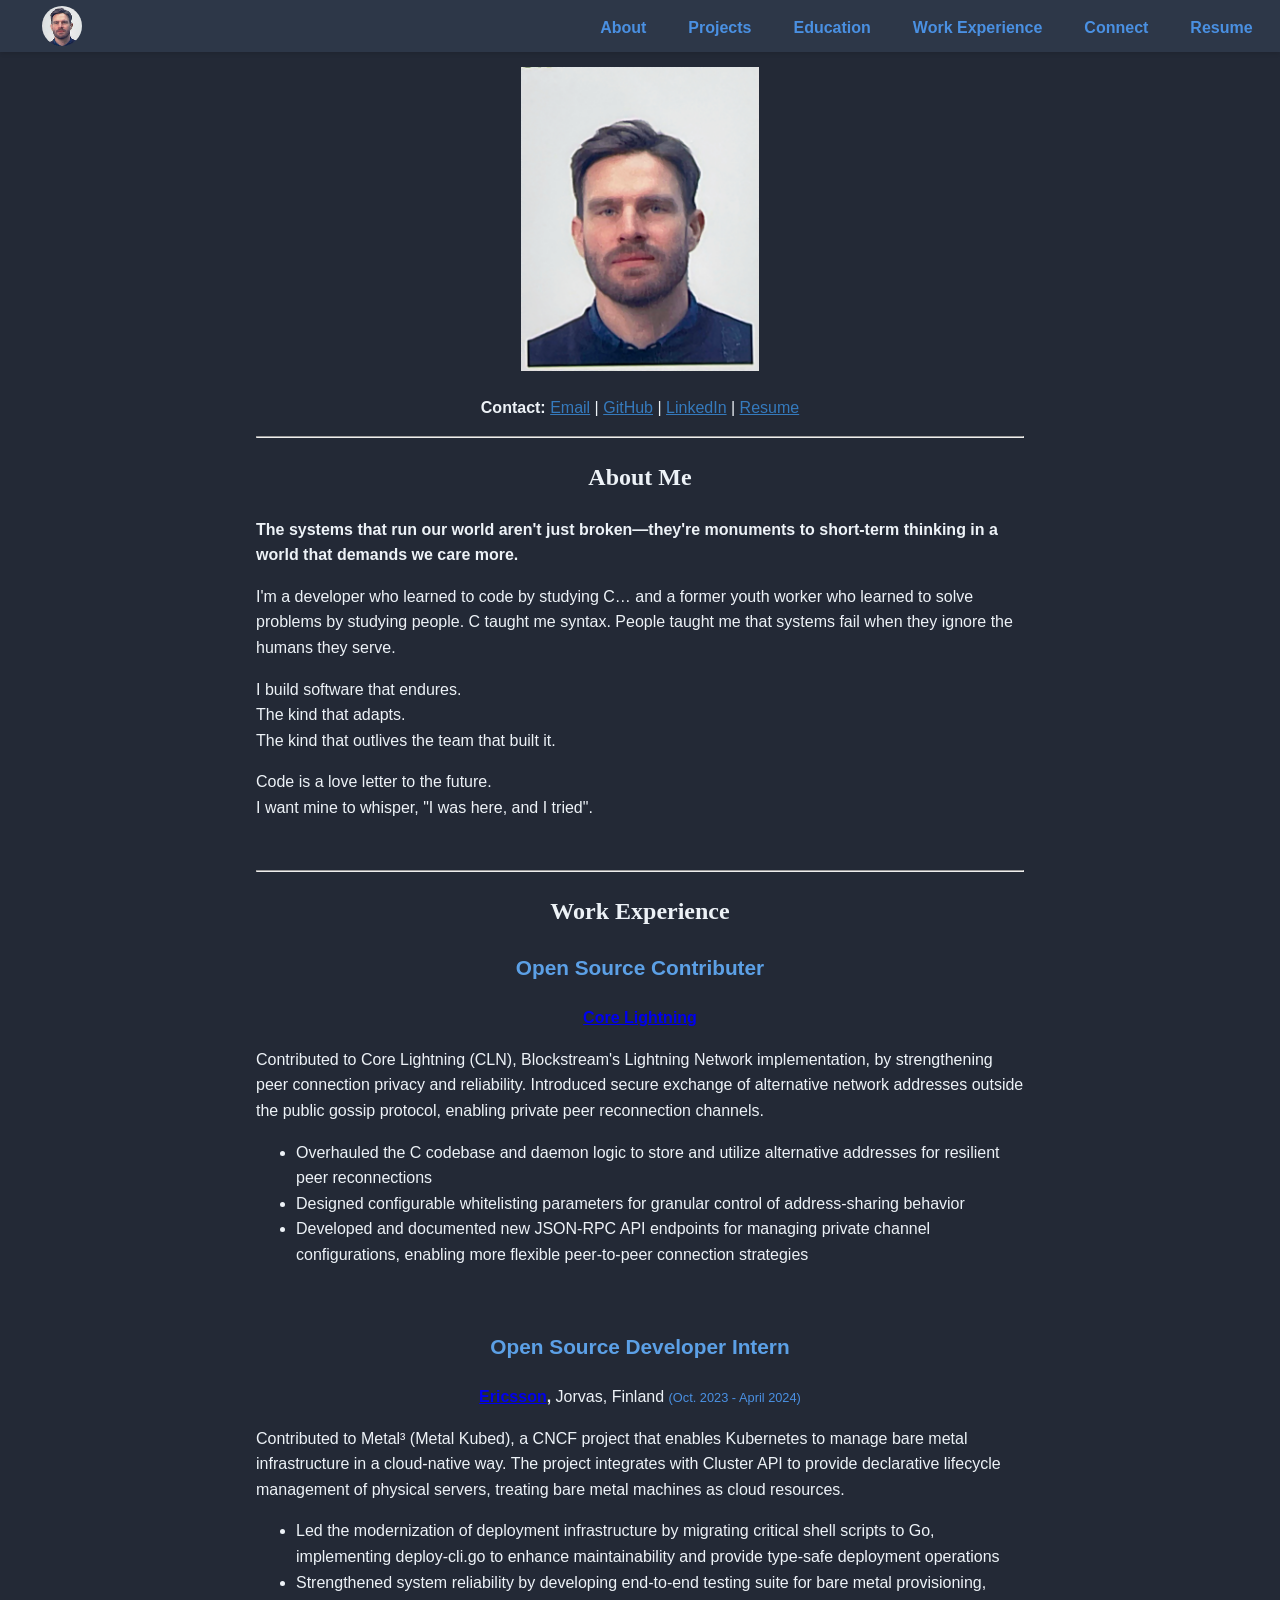
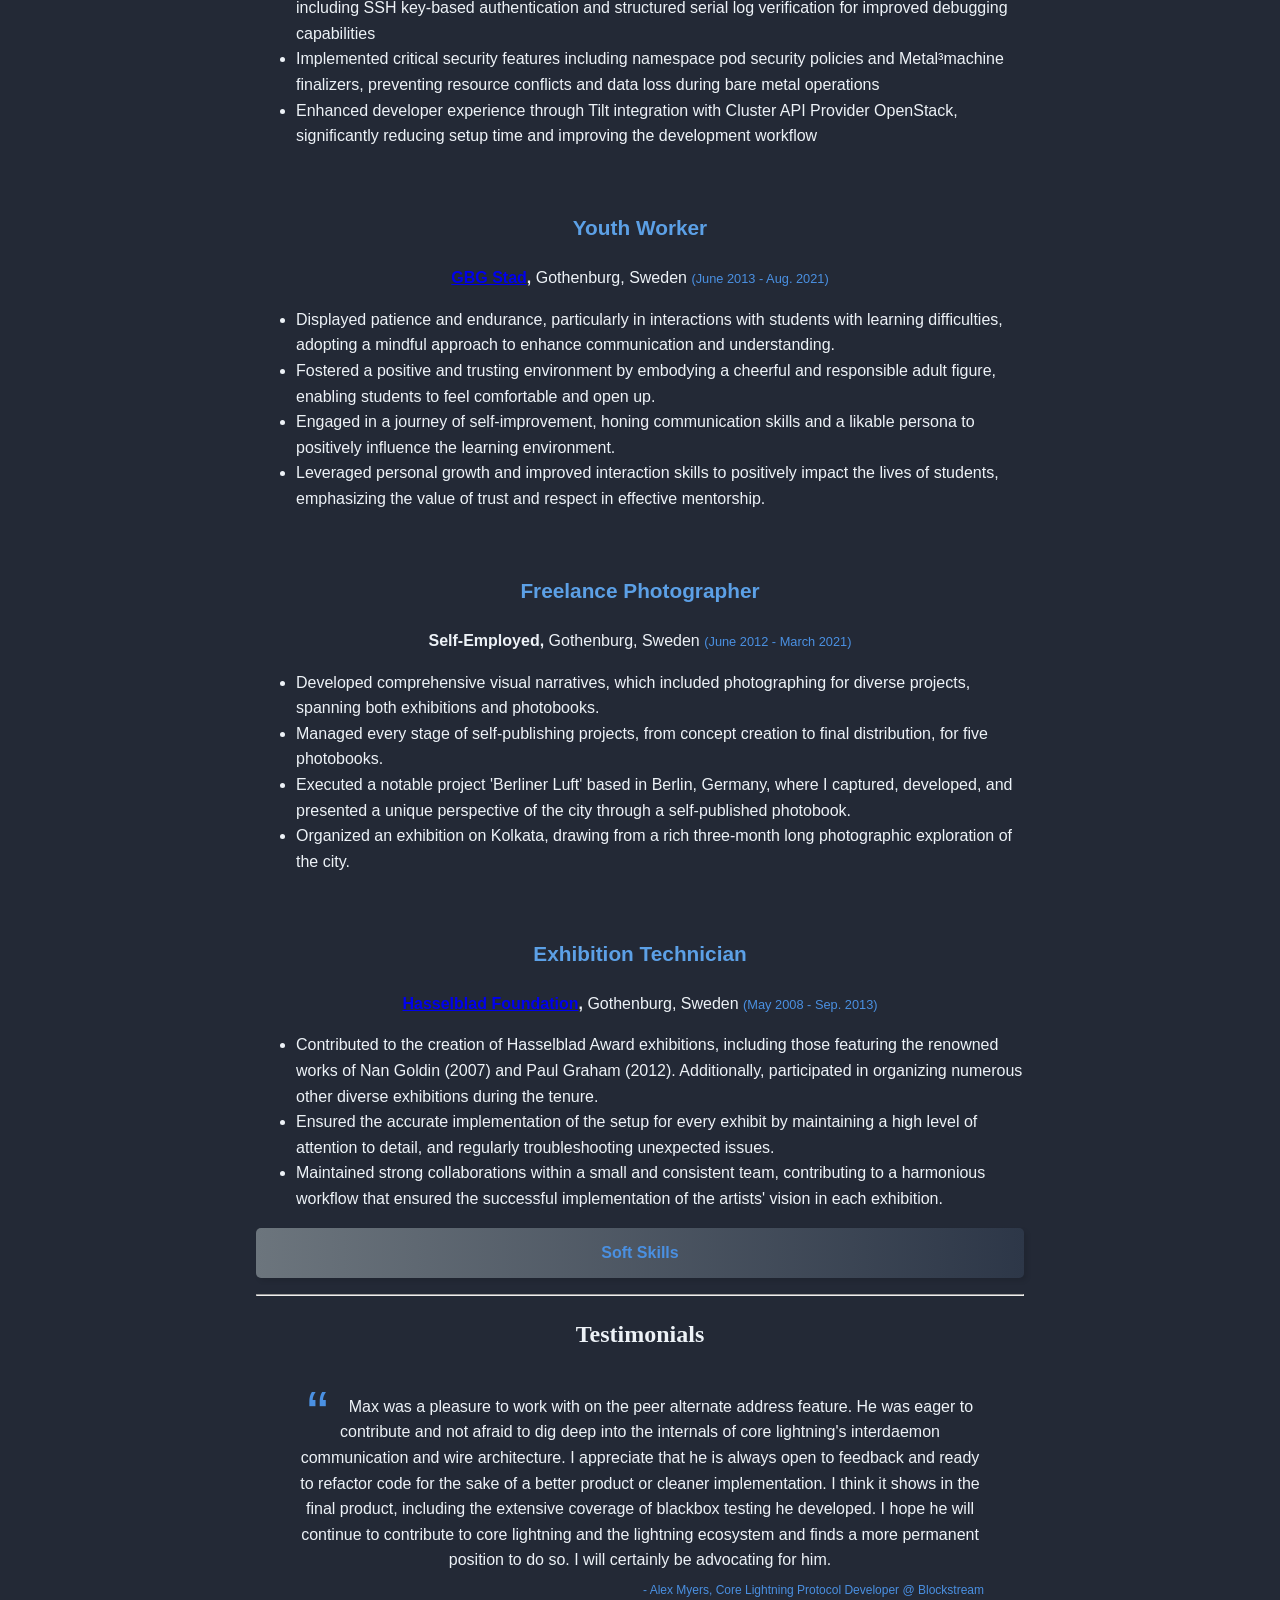
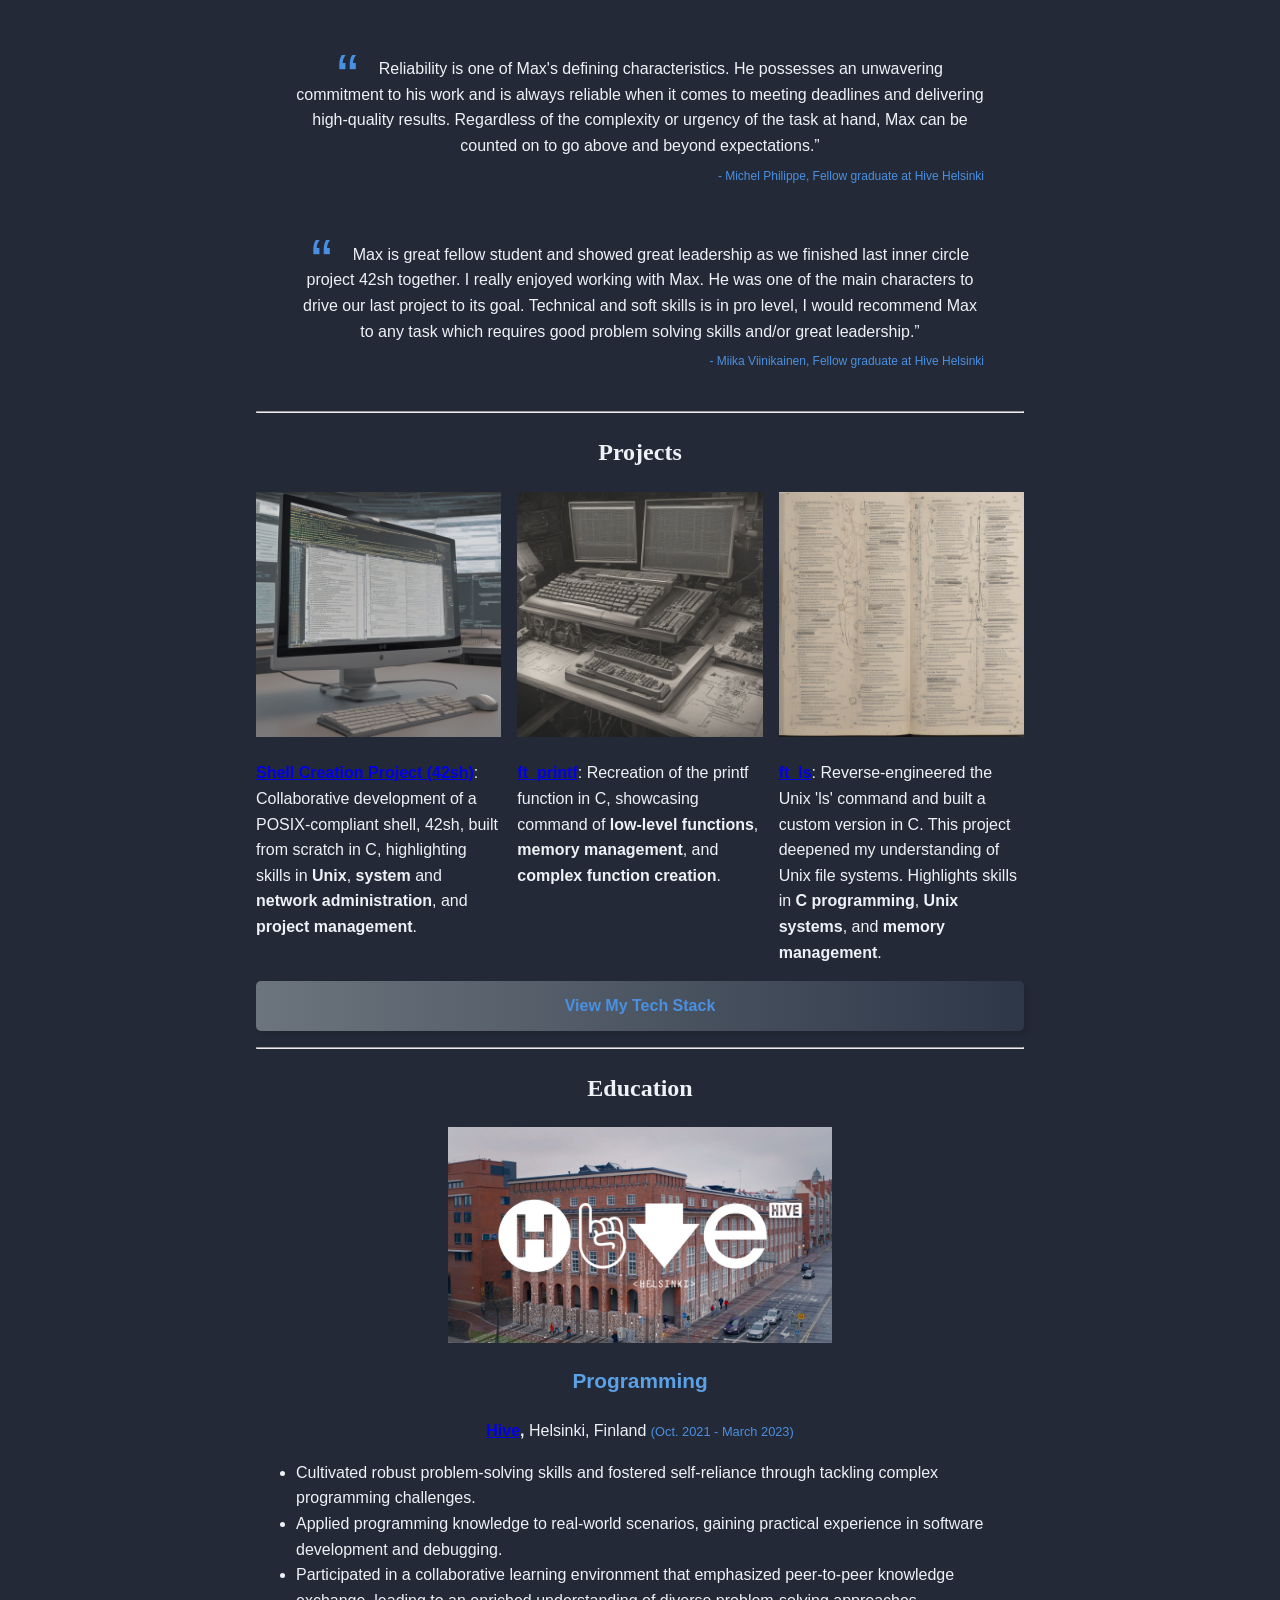
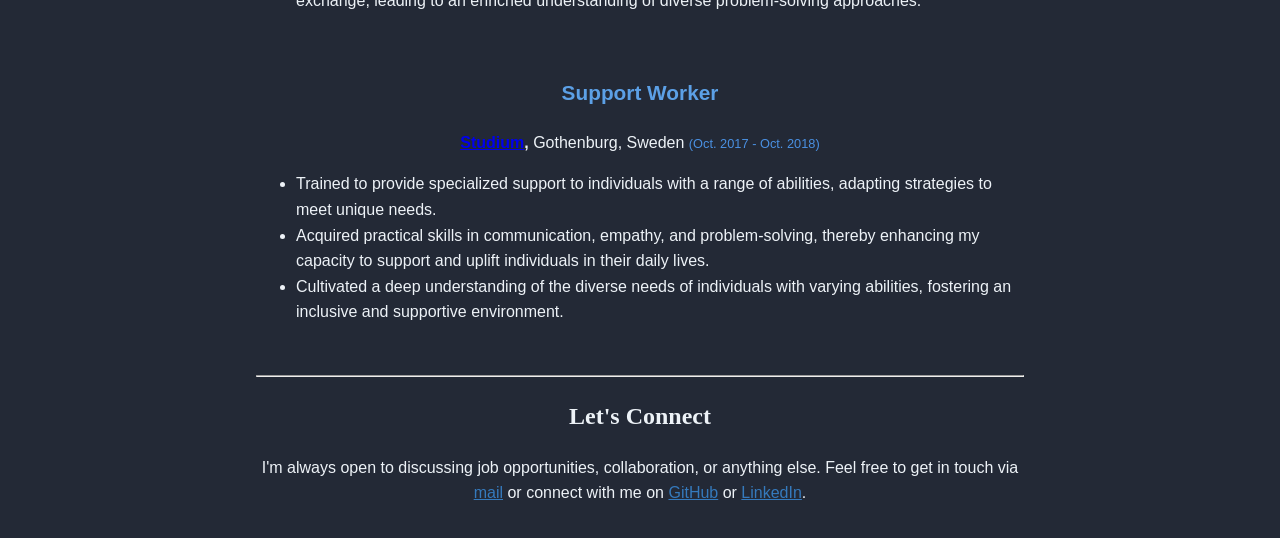
==== commit e703ebd7: "only show 3 out of 6 projects Signed-off-by: Max Rantil <rantil@pm.me>" ====
--- a/index.html
+++ b/index.html
@@ -88,7 +88,7 @@
             </p>
             <p>
               <span class="company"><a href="https://github.com/ElementsProject/lightning" class="link-external"
-                  aria-label="Link to Core Lightning github repository">Core Lightning</a>,</span>
+                  aria-label="Link to Core Lightning github repository">Core Lightning</a></span>
             </p>
             <div style="text-align: left;">
               Contributed to Core Lightning (CLN), Blockstream's Lightning Network implementation,
@@ -357,10 +357,10 @@
               <strong>project management</strong>.
             </p>
           </div>
-
+<!-- 
           <div class="project">
             <a href="https://rantil.xyz" class="link-external" aria-label="Link to rantil.xyz project on website">
-              <!-- <img src="./images/rantil.png" alt="rantil.xyz project image" class="project-image"> -->
+              <img src="./images/rantil.png" alt="rantil.xyz project image" class="project-image">
               <img src="./images/new/rantil_xyz.jpg" alt="rantil.xyz project image" class="project-image">
             </a>
             <p class="project-text text-left">
@@ -370,12 +370,12 @@
               <strong>Python</strong>, <strong>technical communication</strong>, and <strong>knowledge
                 sharing</strong>.
             </p>
-          </div>
-
-          <div class="project">
+          </div> -->
+
+          <!-- <div class="project">
             <a href="https://github.com/maxrantil/roger-skyline-1" class="link-external"
               aria-label="Link to Roger-Skyline-1 project on GitHub">
-              <!-- <img src="./images/roger.png" alt="Roger-Skyline-1 project image" class="project-image"> -->
+              <img src="./images/roger.png" alt="Roger-Skyline-1 project image" class="project-image">
               <img src="./images/new/roger_skyline.jpg" alt="Roger-Skyline-1 project image" class="project-image">
             </a>
             <p class="project-text text-left">
@@ -385,7 +385,7 @@
               <strong>server setup</strong>, <strong>network administration</strong>, <strong>system security</strong>
               and <strong>Bash scripting</strong>.
             </p>
-          </div>
+          </div> -->
 
           <div class="project">
             <a href="https://github.com/maxrantil/ft_printf" class="link-external"
@@ -401,10 +401,10 @@
             </p>
           </div>
 
-          <div class="project">
+          <!-- <div class="project">
             <a href="https://github.com/maxrantil/game_of_life" class="link-external"
               aria-label="Link to Game of Life project on GitHub">
-              <!-- <img src="./images/game_of_life.png" alt="Game of Life project image" class="project-image"> -->
+              <img src="./images/game_of_life.png" alt="Game of Life project image" class="project-image">
               <img src="./images/new/game_of_life.jpg" alt="Game of Life project image" class="project-image">
             </a>
             <p class="project-text text-left">
@@ -413,7 +413,7 @@
               Implementation of Conway's Game of Life with optimizations and a user-friendly interface. Highlights
               skills in <strong>algorithm optimization</strong> and <strong>GUI development</strong>.
             </p>
-          </div>
+          </div> -->
 
           <div class="project">
             <a href="https://github.com/maxrantil/ft_ls" class="link-external"
